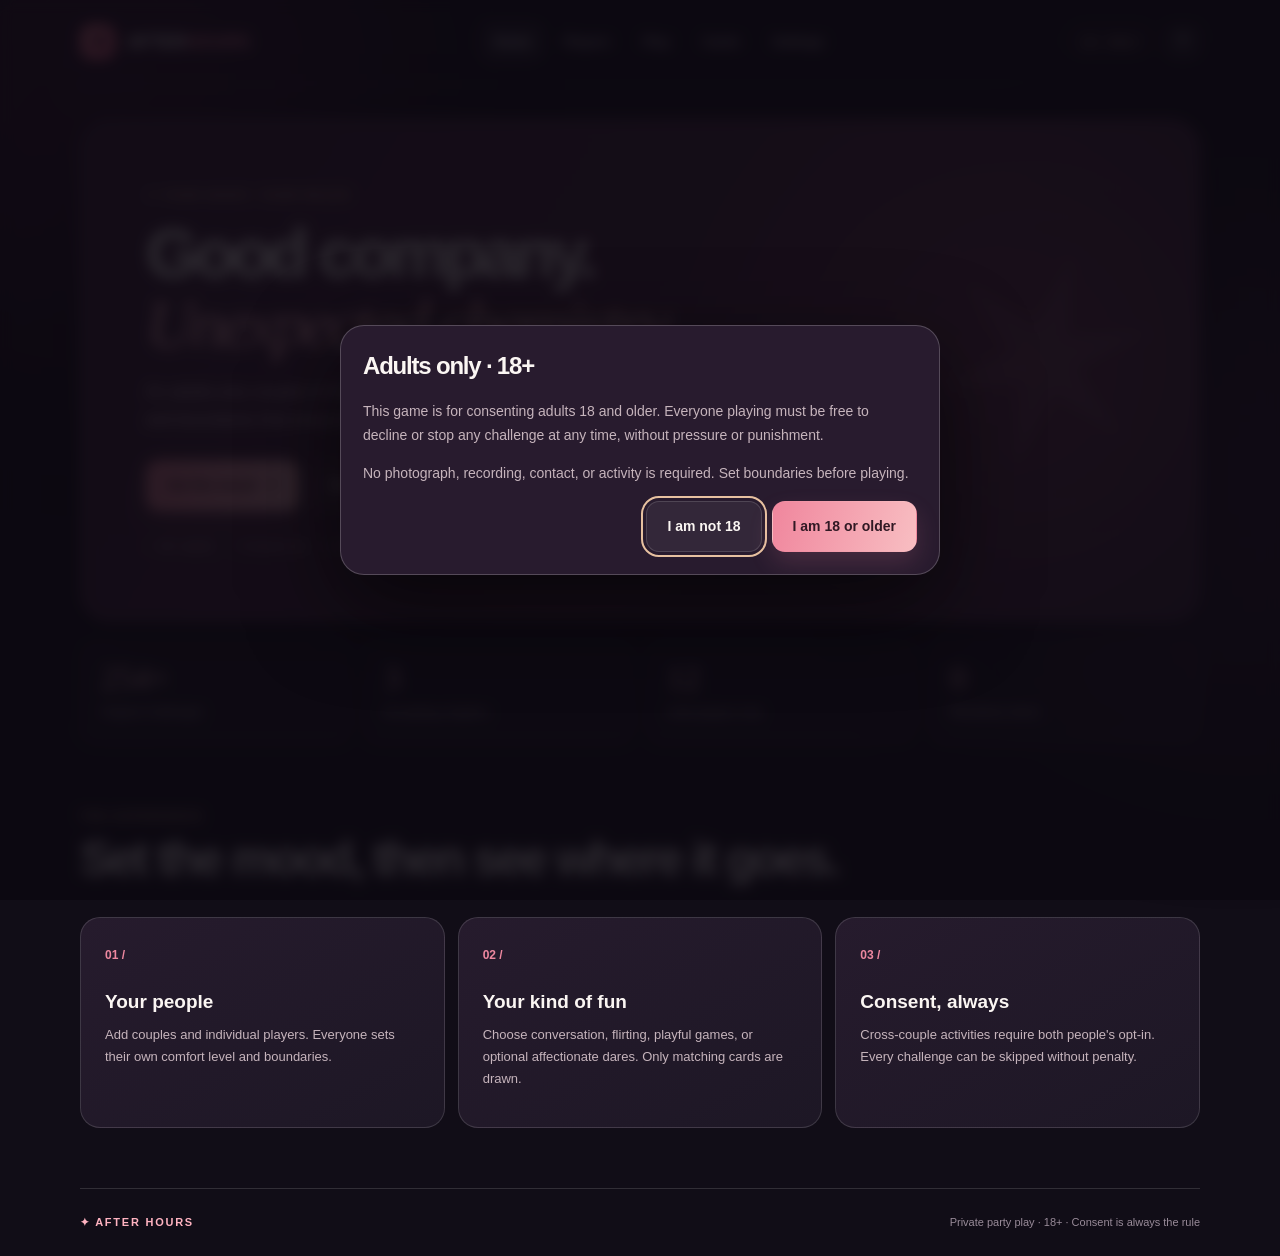
==== index.html @ d4f0aaad "Add files via upload" ====
<!doctype html>
<html lang="en">
<head>
<meta charset="utf-8">
<meta name="viewport" content="width=device-width, initial-scale=1, viewport-fit=cover">
<meta name="theme-color" content="#170e19">
<meta name="description" content="After Hours: a private 18+ couples and friends challenge game. Your night. Your rules.">
<meta name="color-scheme" content="dark">
<link rel="manifest" href="./manifest.webmanifest">
<link rel="icon" type="image/png" href="./icon-192.png">
<link rel="apple-touch-icon" href="./icon-192.png">
<link rel="stylesheet" href="./styles.css">
<title>After Hours · Couples & Friends</title>
</head>
<body>
<div class="glow glow-a"></div><div class="glow glow-b"></div>
<div id="app" class="app">
<header class="header shell">
  <button class="logo" type="button" data-nav="home" aria-label="After Hours home"><span class="logo-mark">✦</span><span>AFTER<span class="logo-alt">HOURS</span></span></button>
  <nav class="desktop-nav" aria-label="Main navigation"><button data-nav="home">Home</button><button data-nav="setup">Players</button><button data-nav="game">Play</button><button data-nav="library">Cards</button><button data-nav="settings">Settings</button></nav>
  <div class="head-right"><span class="age-tag">18+ ONLY</span><button class="icon-btn" id="topHelp" title="How to play" aria-label="How to play">?</button></div>
</header>
<main class="shell">
<section class="screen active" id="home" aria-labelledby="homeTitle">
  <div class="hero">
    <div class="hero-body"><div class="kicker">✦ YOUR NIGHT, YOUR RULES</div><h1 id="homeTitle">Good company.<br><em>Unexpected chemistry.</em></h1><p>An adults-only couples & friends party game with playful dares, sparks, and boundaries that everyone controls.</p><div class="hero-actions"><button class="btn primary" data-nav="setup">Set the mood <span>↗</span></button><button class="btn ghost" data-nav="game">Resume game →</button></div><div class="trust-row"><span>✧ 18+ adults</span><span>✧ Consent first</span><span>✧ Private to your device</span></div></div><div class="hero-decor" aria-hidden="true"><div class="orbit orbit-one"></div><div class="orbit orbit-two"></div><div class="hero-star">✶</div></div>
  </div>
  <div class="stat-grid"><article class="stat"><span class="stat-num" id="homeDeck">200+</span><span>Original challenges</span></article><article class="stat"><span class="stat-num">3</span><span>Escalating chapters</span></article><article class="stat"><span class="stat-num">12</span><span>Adult players max</span></article><article class="stat"><span class="stat-num">0</span><span>Mandatory dares</span></article></div>
  <div class="section-heading"><div class="eyebrow">THE EXPERIENCE</div><h2>Set the mood, then see where it goes.</h2></div>
  <div class="feature-grid"><article class="feature"><span>01 /</span><h3>Your people</h3><p>Add couples and individual players. Everyone sets their own comfort level and boundaries.</p></article><article class="feature"><span>02 /</span><h3>Your kind of fun</h3><p>Choose conversation, flirting, playful games, or optional affectionate dares. Only matching cards are drawn.</p></article><article class="feature"><span>03 /</span><h3>Consent, always</h3><p>Cross-couple activities require both people's opt-in. Every challenge can be skipped without penalty.</p></article></div>
</section>
<section class="screen" id="setup" aria-labelledby="setupTitle">
  <div class="section-heading split-heading"><div><div class="eyebrow">BEFORE THE NIGHT BEGINS</div><h1 id="setupTitle">The guest list.</h1><p>Different comfort zones? Perfectly fine. Each player has control over their own boundaries.</p></div><div class="count-pill"><span id="playerCount">2</span> / 12 players</div></div>
  <section class="panel"><div class="panel-title"><div><h2>Players & couples</h2><p>Link two people to identify a couple. Open each profile to set personal preferences.</p></div><button class="btn secondary small" id="addPlayer">+ Add player</button></div><div id="playersList" class="player-list"></div></section>
  <section class="panel"><div class="panel-title"><div><h2>Couple boundaries</h2><p>Each couple controls whether the game can suggest challenges beyond their partnership.</p></div></div><div id="couplesList" class="couple-list"></div></section>
  <section class="panel"><div class="panel-title"><div><h2>Mutual opt-ins</h2><p>For challenges with someone outside a partnership, both participants must individually opt in.</p></div></div><div id="approvalList"></div><div class="notice">These preferences filter which cards are suggested. They do not replace asking for consent in the moment.</div></section>
  <section class="panel"><div class="panel-title"><div><h2>Game settings</h2><p>Choose the atmosphere and pace.</p></div></div><div class="settings-grid"><label class="form-field"><span>Game mode</span><select id="gameMode"><option value="partners">Couples / partner only</option><option value="mixed">Mixed group (mutual opt-in)</option><option value="group">Group social cards only</option></select></label><label class="form-field"><span>Highest intensity</span><select id="maxLevel"><option value="1">1 · Easygoing</option><option value="2">2 · Flirty</option><option value="3">3 · Bold</option><option value="4">4 · Adventurous</option></select></label><label class="form-field"><span>Turns per chapter</span><select id="turnsPerPhase"><option value="4">4</option><option value="6">6</option><option value="8">8</option><option value="10">10</option><option value="12">12</option></select></label><label class="form-field"><span>Default timer</span><select id="defaultTimer"><option value="0">Off</option><option value="30">30 seconds</option><option value="60">60 seconds</option><option value="90">90 seconds</option></select></label></div><div class="toggle-inline"><label><input type="checkbox" id="scoreToggle"> Keep score</label><label><input type="checkbox" id="chapterToggle"> Play all three chapters</label></div><h3 class="minor-heading">Enabled categories</h3><div id="globalCategories" class="check-pills"></div><div class="setup-actions"><span class="helper" id="eligibilityNote">Only compatible cards are drawn.</span><button class="btn primary" id="startGame">Start playing <span>→</span></button></div></section>
</section>
<section class="screen" id="game" aria-labelledby="gameTitle">
  <div class="section-heading split-heading"><div><div class="eyebrow" id="phaseLabel">CHAPTER I / WARM UP</div><h1 id="gameTitle">Let the night unfold.</h1></div><button class="btn secondary small" id="endGame">End game</button></div>
  <div class="chapter-track" id="chapterTrack" aria-label="Chapter progression"></div>
  <div class="game-grid"><div class="game-primary"><div class="game-card" id="gameCard" aria-live="polite"><div class="card-top"><span id="cardCategory">READY TO PLAY</span><span id="cardLevel">✦</span></div><div class="card-main"><div class="card-actor" id="cardActors">Your next move awaits</div><h2 id="cardTitle">A little mystery</h2><p id="cardText">Everyone sets their boundaries in Players. When you're ready, draw a challenge.</p></div><div class="card-foot"><span id="cardScope">✧ CONSENT FIRST</span><span id="cardPoints"></span></div></div><div class="game-actions"><button class="btn ghost" id="skipCard">Skip</button><button class="btn secondary" id="redrawCard">Redraw</button><button class="btn primary" id="completeCard">Complete <span>✓</span></button></div><p class="fine-print">A skip is always okay. Ask before any physical contact. No one owes an explanation.</p></div>
  <aside class="game-side"><div class="aside-panel"><div class="aside-title">Tonight's progress</div><div class="progress-rail"><span id="progressBar"></span></div><p id="progressText" class="aside-small">0 / 0 challenges</p><div class="game-metrics"><div><strong id="remainingCount">—</strong><small>Eligible cards left</small></div><div><strong id="seenCount">0</strong><small>Seen so far</small></div></div></div><div class="aside-panel"><div class="aside-title">Timer</div><div class="timer-readout" id="timerText">00:30</div><div class="timer-buttons"><button id="timerPlay" class="btn secondary small">▶ Start</button><button id="timerReset" class="btn ghost small">↺ Reset</button></div></div><div class="aside-panel" id="scorePanel"><div class="aside-title">Leaderboard</div><div id="scoreList"></div><button class="text-link" id="undoScore">Undo last score</button></div><div class="aside-panel"><div class="aside-title">Quick controls</div><div class="mini-links"><button id="nextChapter">Skip to next chapter</button><button data-nav="setup">Edit preferences</button><button data-nav="library">Browse cards</button></div></div></aside></div>
</section>
<section class="screen" id="library" aria-labelledby="libraryTitle"><div class="section-heading split-heading"><div><div class="eyebrow">THE DECK</div><h1 id="libraryTitle">A challenge for every mood.</h1><p>Discover original challenges or build your own private collection.</p></div><button class="btn primary" id="newCard">+ New card</button></div><div class="panel"><div class="library-filters"><label class="form-field"><span>Find a card</span><input type="search" id="cardSearch" placeholder="Search challenges..." autocomplete="off"></label><label class="form-field"><span>Chapter</span><select id="filterPhase"><option value="all">All chapters</option><option value="0">Warm Up</option><option value="1">Turn Up</option><option value="2">After Dark</option></select></label><label class="form-field"><span>Category</span><select id="filterCategory"><option value="all">All categories</option></select></label><label class="form-field"><span>Deck</span><select id="filterDeck"><option value="all">All cards</option><option value="built-in">Built-in</option><option value="custom">My custom cards</option><option value="favorites">Favorites</option></select></label></div><div class="library-summary"><span id="libraryCount">— cards</span><div class="library-actions"><button class="btn secondary small" id="exportCards">Export custom cards</button><button class="btn secondary small" id="importCards">Import JSON</button><input id="importFile" type="file" accept=".json,application/json" hidden></div></div><div id="cardList" class="card-list"></div><button class="btn secondary center-btn" id="loadCards">Show more cards</button></div></section>
<section class="screen" id="settings" aria-labelledby="settingsTitle"><div class="section-heading"><div class="eyebrow">YOUR SPACE</div><h1 id="settingsTitle">Settings & privacy.</h1><p>The game works without accounts, subscriptions, or a backend.</p></div><div class="settings-panels"><div class="panel"><h2>Play safely</h2><p>For consenting adults aged 18 and over. Ask before physical contact, honor everyone's boundaries and skip decisions, and pause or stop whenever needed. You may change a preference at any time.</p><button id="helpSettings" class="btn secondary small">How to play</button></div><div class="panel"><h2>Private by design</h2><p>Player names, preferences, challenges, and game progress are saved in this browser's local storage. Nothing is uploaded to the game creator. If you use another browser or device, it won't automatically receive your data.</p><div class="settings-acts"><button id="exportBackup" class="btn secondary small">Download full backup</button><button id="resetAll" class="btn danger small">Erase game data</button></div><p class="fine-print">Warning: backup files may contain players' preferences and personal challenges. Keep them private.</p></div><div class="panel"><h2>Install on your phone</h2><p><strong>iPhone:</strong> Open the published website in Safari, choose Share, then <em>Add to Home Screen</em>. <strong>Mac/PC:</strong> Open the same link in any modern browser; Chrome or Edge can install it as an app from the browser menu.</p><p>Once visited, the game may work offline thanks to its cached assets. For the most reliable first use, load it online once.</p></div><div class="panel"><h2>About After Hours</h2><p>An original, free, private party game. No advertising, tracking scripts, accounts, or paid features. The built-in challenge deck is playful but non-graphic; you can write and import private custom cards in the editor.</p></div></div></section>
</main>
<footer class="footer shell"><span>✦ AFTER HOURS</span><span>Private party play · 18+ · Consent is always the rule</span></footer>
<nav class="mobile-nav" aria-label="Mobile navigation"><button data-nav="home"><span>⌂</span>Home</button><button data-nav="setup"><span>♧</span>Players</button><button data-nav="game"><span>✦</span>Play</button><button data-nav="library"><span>▤</span>Cards</button><button data-nav="settings"><span>⚙</span>More</button></nav>
</div>
<div class="overlay" id="overlay" hidden><div class="dialog" role="dialog" aria-modal="true" aria-labelledby="dialogTitle"><div class="dialog-header"><h2 id="dialogTitle">Details</h2><button class="icon-btn" id="closeDialog" aria-label="Close dialog">×</button></div><div id="dialogBody"></div></div></div>
<div class="toast" id="toast" role="status" aria-live="polite"></div>
<script src="./cards.js"></script><script src="./app.js"></script>
</body></html>
---- styles.css ----
:root{color-scheme:dark;--bg:#110d17;--surface:#201622;--surface2:#291b2a;--ink:#fbf6f3;--mute:#c6b4bc;--low:#998b99;--rose:#ee88a0;--rose2:#ffb3c1;--amber:#e7c1a0;--line:#ffffff23;--radius:23px;--good:#b7e3c6}
*{box-sizing:border-box}html{scroll-behavior:smooth}body{margin:0;background:var(--bg);color:var(--ink);font-family:Inter,-apple-system,BlinkMacSystemFont,"Segoe UI",Arial,sans-serif;line-height:1.5;min-width:280px}button,input,textarea,select{font:inherit}button{cursor:pointer}button:disabled{opacity:.43;cursor:not-allowed}button:focus-visible,input:focus-visible,select:focus-visible,textarea:focus-visible{outline:2px solid var(--amber);outline-offset:3px}a{color:var(--rose2)}button{touch-action:manipulation}body:has(.overlay:not([hidden])){overflow:hidden}.glow{position:fixed;z-index:-1;pointer-events:none;filter:blur(100px);opacity:.52;border-radius:50%}.glow-a{background:#4b203e;width:40vw;height:36vw;top:-12vw;left:-12vw}.glow-b{background:#422c44;width:38vw;height:35vw;top:28vh;right:-16vw}.shell{width:min(1120px,calc(100% - 40px));margin:0 auto}.header{height:85px;display:flex;align-items:center;justify-content:space-between;gap:15px;border-bottom:1px solid var(--line);margin-bottom:34px}.logo{display:flex;align-items:center;gap:11px;background:none;border:0;color:var(--ink);font-size:19px;font-weight:900;letter-spacing:-.05em;padding:0;white-space:nowrap}.logo-alt{color:var(--rose)}.logo-mark{width:36px;height:36px;border-radius:13px;background:linear-gradient(135deg,#ff8a9b,#d95b7d);color:#2f162b;display:grid;place-items:center;font-size:24px}.desktop-nav{display:flex;gap:5px}.desktop-nav button{border:0;background:none;color:#d1c4ca;padding:11px 14px;border-radius:13px;font-size:13px;font-weight:750}.desktop-nav button.active,.desktop-nav button:hover{background:#ffffff16;color:#fff}.head-right{display:flex;align-items:center;gap:12px}.age-tag{font-size:11px;letter-spacing:.1em;font-weight:850;padding:7px 11px;border:1px solid #d59e9066;color:#eac5b0;border-radius:100px}.icon-btn{width:35px;height:35px;background:#ffffff13;border:1px solid var(--line);border-radius:12px;color:var(--ink);font-weight:800}.screen{display:none;animation:in .2s ease both}.screen.active{display:block}@keyframes in{from{opacity:.75;transform:translateY(6px)}to{opacity:1;transform:translateY(0)}}.hero{min-height:470px;overflow:hidden;position:relative;border-radius:30px;border:1px solid #ffffff26;background:radial-gradient(circle at 84% 50%,#92486588 0,transparent 36%),linear-gradient(120deg,#40263c,#4d2b43 55%,#3b273e);padding:67px 65px;box-shadow:0 24px 85px #0004}.hero-body{position:relative;z-index:1;max-width:620px}.kicker,.eyebrow{font-size:11px;letter-spacing:.18em;font-weight:850;color:var(--amber)}h1,h2,h3,p{margin-top:0}h1{font-size:clamp(38px,5.9vw,68px);letter-spacing:-.07em;line-height:1.04;margin:14px 0 19px}h1 em{font:italic normal 1em/1 Georgia,'Times New Roman',serif;letter-spacing:-.06em;color:#ffb9c4}.hero p{max-width:520px;font-size:16px;color:#f3dfe6;line-height:1.75;margin:0 0 26px}.hero-actions,.setup-actions,.settings-acts{display:flex;gap:10px;flex-wrap:wrap;align-items:center}.btn{border-radius:13px;border:1px solid transparent;display:inline-flex;align-items:center;justify-content:center;gap:10px;padding:14px 20px;font-weight:850;font-size:14px;min-height:47px;transition:filter .15s,transform .15s}.btn:hover{filter:brightness(1.11);transform:translateY(-1px)}.btn.primary{background:linear-gradient(105deg,#f0869d,#f8bec2);color:#311924;box-shadow:0 11px 25px #f0869d28}.btn.ghost{background:#ffffff0e;color:var(--ink);border-color:var(--line)}.btn.secondary{background:#362a3c;border-color:#ffffff24;color:#fff}.btn.danger{background:#613042;color:white;border-color:#a45e6e}.btn.small{font-size:12px;padding:10px 14px;min-height:39px}.trust-row{display:flex;gap:16px;flex-wrap:wrap;margin-top:27px;font-size:11px;color:#ead0d9;letter-spacing:.035em}.hero-decor{position:absolute;right:-65px;top:20px;width:440px;height:440px;opacity:.6}.orbit{border:1px solid #ffffff25;border-radius:50%;position:absolute;inset:30px}.orbit-two{inset:72px;border-color:#ffffff35}.hero-star{position:absolute;inset:0;display:grid;place-items:center;font-size:300px;color:#ffffff21;transform:rotate(15deg)}.stat-grid{display:grid;grid-template-columns:repeat(4,1fr);gap:12px;margin:16px 0 52px}.stat{border:1px solid var(--line);border-radius:17px;padding:20px;background:#ffffff09}.stat-num{display:block;font-family:Georgia,serif;font-size:33px;color:#ffc3cc;line-height:1.2}.stat>span:last-child{color:var(--mute);font-size:12px}.section-heading{padding:12px 0 22px}.section-heading h1,.section-heading h2{font-size:clamp(34px,4.7vw,48px);letter-spacing:-.057em;line-height:1.08;margin:8px 0 11px}.section-heading p{color:var(--mute);max-width:620px}.split-heading{display:flex;justify-content:space-between;gap:20px;align-items:center}.feature-grid{display:grid;grid-template-columns:repeat(3,1fr);gap:13px;margin-bottom:60px}.feature{border:1px solid var(--line);border-radius:20px;padding:24px;background:linear-gradient(150deg,#261b2d,#1d1725)}.feature>span{color:var(--rose);font-weight:900;font-size:12px}.feature h3{font-size:19px;margin:22px 0 7px}.feature p{color:var(--mute);font-size:13px;line-height:1.7}.panel{background:linear-gradient(150deg,#251b2c,#1d1723);border:1px solid var(--line);border-radius:22px;padding:23px;margin-bottom:16px}.panel-title{display:flex;justify-content:space-between;align-items:flex-start;gap:15px;margin-bottom:20px}.panel h2{font-size:20px;letter-spacing:-.04em;margin:0 0 4px}.panel-title p,.panel>p{color:var(--mute);font-size:13px;line-height:1.65;margin:0 0 12px}.count-pill{background:#ffffff13;border:1px solid var(--line);padding:9px 15px;border-radius:100px;color:var(--mute);white-space:nowrap;font-size:12px;font-weight:750}.count-pill span{color:white}.player-list,.couple-list{display:grid;gap:10px}.player{border-radius:17px;border:1px solid var(--line);background:#ffffff08}.player summary{list-style:none;display:flex;align-items:center;gap:10px;padding:12px 14px;cursor:pointer}.player summary::-webkit-details-marker{display:none}.avatar{height:37px;width:37px;flex:0 0 auto;background:linear-gradient(145deg,#98566f,#75476c);display:grid;place-items:center;border-radius:13px;font-weight:900}.player-summary{flex:1;min-width:0}.player-summary strong{display:block;font-size:14px;word-break:break-word}.player-summary small{display:block;font-size:11px;color:var(--mute)}.summary-arrow{font-size:20px;color:var(--rose2)}.player[open] .summary-arrow{transform:rotate(90deg)}.player-fields{padding:15px;border-top:1px solid var(--line)}.form-field{display:flex;flex-direction:column;gap:7px;font-size:12px;font-weight:750;color:var(--mute);min-width:0}.form-field input:not([type=checkbox]),.form-field select,.form-field textarea,.field{border:1px solid #ffffff32;background:#140f1a;color:white;border-radius:11px;min-width:0;width:100%;padding:12px;min-height:44px;font-size:14px}.form-field textarea{min-height:65px;resize:vertical}.form-field select option{background:#23182c}.field-row,.settings-grid{display:grid;grid-template-columns:repeat(2,minmax(0,1fr));gap:12px}.field-row{margin-bottom:14px}.minor-heading{font-size:14px;margin:18px 0 10px}.check-pills{display:flex;flex-wrap:wrap;gap:8px}.check-pill{display:inline-flex;align-items:center;gap:7px;border:1px solid #ffffff2b;background:#ffffff0d;padding:9px 12px;border-radius:100px;font-size:12px;color:#f1e0e6;font-weight:700;cursor:pointer}.check-pill input,.toggle-inline input,.approval input{accent-color:var(--rose);height:16px;width:16px}.player-footer{display:flex;justify-content:flex-end;margin-top:12px}.subtle-link,.text-link{border:0;background:none;color:#ffc1cb;text-decoration:underline;text-underline-offset:3px;font-size:12px;font-weight:750;padding:8px}.couple-row{display:grid;grid-template-columns:1fr minmax(190px,300px);align-items:center;gap:10px;background:#ffffff09;border-radius:13px;border:1px solid var(--line);padding:12px 14px}.couple-row strong{font-size:13px}.couple-row p{color:var(--mute);font-size:11px;margin:3px 0 0}.couple-row select{background:#140f1a;border:1px solid #ffffff33;padding:10px;border-radius:10px;color:white;min-width:0;width:100%}.notice{border-left:3px solid var(--amber);background:#e0a07f10;padding:12px 14px;margin-top:15px;border-radius:8px;font-size:12px;color:#edcfd4}.approval{border:1px solid var(--line);border-radius:13px;padding:12px;margin:9px 0}.approval summary{cursor:pointer;font-weight:800;font-size:13px}.approval p{color:var(--mute);font-size:12px}.approval-choice{margin:8px 12px;display:inline-flex;align-items:center;gap:6px;font-size:12px}.toggle-inline{display:flex;flex-wrap:wrap;gap:20px;margin:19px 0 7px;color:var(--mute);font-size:13px}.toggle-inline label{display:flex;gap:7px;align-items:center}.setup-actions{justify-content:space-between;border-top:1px solid var(--line);padding-top:18px;margin-top:25px}.helper{color:var(--mute);font-size:12px;max-width:500px}.chapter-track{display:grid;grid-template-columns:repeat(3,1fr);gap:8px;margin-bottom:15px}.chapter{padding:10px;border-bottom:3px solid #ffffff19;color:#9e909f;text-align:center;font-weight:850;font-size:12px}.chapter.on{color:#ffe4eb;border-color:var(--rose)}.chapter.done{border-color:var(--amber);color:#d3b8bc}.game-grid{display:grid;grid-template-columns:minmax(0,1fr) 280px;gap:17px}.game-card{display:flex;flex-direction:column;justify-content:space-between;padding:30px;border:1px solid #fbb7bc4d;border-radius:27px;background:radial-gradient(circle at 92% 6%,#b76e887e 0,transparent 42%),linear-gradient(140deg,#60354e,#44283f 60%,#37233d);min-height:420px;box-shadow:0 25px 65px #0005;position:relative;overflow:hidden}.game-card:before{content:'✦';position:absolute;right:-56px;top:-122px;font-size:360px;color:#ffffff10;pointer-events:none}.card-top,.card-foot{display:flex;justify-content:space-between;gap:15px;position:relative;z-index:1}.card-top span{font-size:11px;font-weight:850;letter-spacing:.13em;border:1px solid #ffffff54;padding:8px 11px;border-radius:100px;background:#ffffff10}.card-main{position:relative;z-index:1}.card-actor{color:#ffd4db;font-weight:800;font-size:13px;margin-bottom:12px}.card-main h2{font-size:clamp(32px,4.3vw,50px);letter-spacing:-.062em;line-height:1.04;margin:0 0 16px}.card-main p{font-size:17px;line-height:1.65;color:#fff0f4;margin:0;white-space:pre-wrap;overflow-wrap:anywhere}.card-foot{font-size:11px;letter-spacing:.035em;color:#ffe4eb;font-weight:750}.game-actions{display:flex;gap:10px;margin-top:13px}.game-actions .btn{flex:1}.fine-print{color:#a997a3;font-size:11px;line-height:1.55;margin:12px 0}.game-side{display:grid;gap:11px;align-content:start}.aside-panel{border:1px solid var(--line);background:#231a2a;border-radius:17px;padding:18px}.aside-title{font-weight:850;font-size:14px;margin-bottom:13px}.aside-small{font-size:11px;color:var(--mute)}.progress-rail{height:6px;border-radius:100px;background:#ffffff23;overflow:hidden}.progress-rail span{height:100%;width:0;display:block;background:linear-gradient(90deg,#ed7197,#f0c0b9)}.game-metrics{display:grid;grid-template-columns:1fr 1fr;gap:8px;margin-top:15px}.game-metrics div{background:#ffffff0b;border-radius:11px;padding:10px}.game-metrics strong{display:block;font-size:20px;color:var(--rose2)}.game-metrics small{font-size:10px;color:var(--mute)}.timer-readout{font-variant-numeric:tabular-nums;text-align:center;font-weight:850;font-size:37px;letter-spacing:.025em;margin:8px 0}.timer-buttons{display:flex;gap:6px}.timer-buttons .btn{flex:1}.score-row{display:flex;justify-content:space-between;gap:10px;border-bottom:1px solid #ffffff17;padding:9px 0;font-size:12px}.score-row strong{color:var(--amber)}.mini-links{display:flex;flex-direction:column}.mini-links button{background:none;border:0;border-bottom:1px solid #ffffff19;text-align:left;padding:11px 0;color:var(--rose2);font-size:12px;font-weight:750}.library-filters{display:grid;grid-template-columns:2fr repeat(3,1fr);gap:10px}.library-summary{display:flex;align-items:center;justify-content:space-between;gap:15px;flex-wrap:wrap;margin:22px 0 14px;color:var(--mute);font-size:12px}.library-actions{display:flex;gap:8px;flex-wrap:wrap}.card-list{display:grid;grid-template-columns:repeat(2,minmax(0,1fr));gap:12px}.small-card{border:1px solid var(--line);border-radius:18px;background:#ffffff08;padding:18px}.small-card-top{display:flex;justify-content:space-between;align-items:center;gap:8px}.small-tag{font-size:10px;letter-spacing:.07em;color:#f1bfd0;font-weight:850;text-transform:uppercase}.favorite{border:0;background:none;color:#bba6b5;font-size:22px;padding:0 5px}.favorite.on{color:var(--rose2)}.small-card h3{font-size:17px;letter-spacing:-.03em;margin:10px 0 8px}.small-card p{font-size:12px;line-height:1.65;color:#d7c3cd;white-space:pre-wrap;overflow-wrap:anywhere}.small-card-foot{display:flex;justify-content:space-between;align-items:center;color:var(--low);font-size:11px;gap:8px}.small-card-actions{display:flex;gap:8px}.center-btn{display:flex;margin:22px auto 0}.settings-panels{display:grid;grid-template-columns:1fr 1fr;gap:14px}.settings-panels .panel{margin:0}.settings-panels .panel p{margin:10px 0 15px}.footer{display:flex;justify-content:space-between;gap:15px;border-top:1px solid var(--line);padding:25px 0;margin-top:55px;color:var(--low);font-size:11px}.footer>span:first-child{color:var(--rose2);font-weight:900;letter-spacing:.16em}.mobile-nav{display:none}.overlay{position:fixed;inset:0;z-index:50;background:#0c0911db;backdrop-filter:blur(7px);display:grid;place-items:center;padding:16px}.overlay[hidden]{display:none}.dialog{background:#281b2e;border:1px solid #ffffff35;border-radius:24px;max-width:600px;width:100%;max-height:90dvh;overflow-y:auto;box-shadow:0 30px 90px #0009;padding:22px}.dialog-header{display:flex;justify-content:space-between;align-items:center;margin-bottom:16px}.dialog-header h2{margin:0;font-size:24px;letter-spacing:-.05em}.dialog p{color:var(--mute);font-size:14px;line-height:1.7}.dialog-actions{display:flex;gap:10px;justify-content:flex-end;flex-wrap:wrap;margin-top:15px}.dialog-actions .btn{min-width:110px}.dialog .form-field{margin:11px 0}.toast{display:none;position:fixed;z-index:70;bottom:25px;left:50%;transform:translateX(-50%);max-width:min(90vw,480px);background:#ffe0e4;color:#3e1c2b;font-size:13px;font-weight:850;padding:13px 19px;border-radius:13px;box-shadow:0 15px 50px #0009;text-align:center}.toast.show{display:block}.error-note{color:#ffd4bd;font-size:12px;margin:7px 0}.empty-state{border:1px dashed #ffffff37;border-radius:15px;padding:30px;text-align:center;color:var(--mute);font-size:13px}.result-list{display:grid;gap:8px;margin:16px 0}.result-list div{display:flex;justify-content:space-between;border:1px solid var(--line);border-radius:11px;padding:11px;color:var(--mute)}.result-list strong{color:var(--amber)}
@media(max-width:920px){.desktop-nav{display:none}.hero{padding:53px 35px}.hero-decor{opacity:.3;right:-170px}.game-grid{grid-template-columns:1fr}.game-side{grid-template-columns:repeat(2,minmax(0,1fr))}.library-filters{grid-template-columns:repeat(2,minmax(0,1fr))}}@media(max-width:650px){.shell{width:calc(100% - 28px)}.header{height:65px;margin-bottom:15px}.logo{font-size:17px}.age-tag{font-size:9px}.hero{min-height:440px;padding:38px 24px 31px;border-radius:22px}.hero h1{font-size:clamp(39px,10vw,55px)}.hero p{font-size:14px}.hero-actions .btn{flex:1}.hero-actions{gap:7px}.trust-row{gap:9px;font-size:10px}.stat-grid{grid-template-columns:repeat(2,1fr);gap:9px;margin-bottom:35px}.stat{padding:15px}.stat-num{font-size:28px}.feature-grid,.settings-panels{grid-template-columns:1fr}.section-heading{padding:12px 0 17px}.section-heading h1,.section-heading h2{font-size:clamp(34px,8vw,42px)}.split-heading{align-items:start}.split-heading .btn{max-width:120px;padding:10px;font-size:11px}.panel{padding:15px;border-radius:17px}.panel-title{flex-direction:column;gap:5px}.panel-title .btn{align-self:flex-start}.field-row,.settings-grid,.library-filters{grid-template-columns:1fr}.couple-row{grid-template-columns:1fr}.game-card{min-height:380px;padding:23px}.game-card h2{font-size:38px}.card-main p{font-size:16px}.game-actions{gap:6px}.game-actions .btn{padding:13px 8px;font-size:12px}.game-side{grid-template-columns:1fr 1fr}.aside-panel{padding:12px}.timer-readout{font-size:28px}.timer-buttons{flex-direction:column}.game-metrics{grid-template-columns:1fr}.card-list{grid-template-columns:1fr}.footer{padding-bottom:98px;margin-top:25px;display:block;text-align:center}.footer span{display:block;margin:7px}.mobile-nav{display:grid;grid-template-columns:repeat(5,1fr);position:fixed;left:0;right:0;bottom:0;z-index:30;background:#1c1322ed;backdrop-filter:blur(12px);border-top:1px solid #ffffff24;padding:7px 8px max(7px,env(safe-area-inset-bottom))}.mobile-nav button{font-size:9px;font-weight:850;display:flex;flex-direction:column;gap:2px;align-items:center;background:none;border:0;color:#c4b2c0;padding:6px 2px;border-radius:9px}.mobile-nav button span{font-size:21px;line-height:1.2}.mobile-nav button.active{color:#ffc4ce;background:#ffffff0d}.dialog{max-height:88dvh;padding:17px}.toast{bottom:91px}}@media(prefers-reduced-motion:reduce){*,*:before,*:after{animation:none!important;scroll-behavior:auto!important;transition:none!important}}
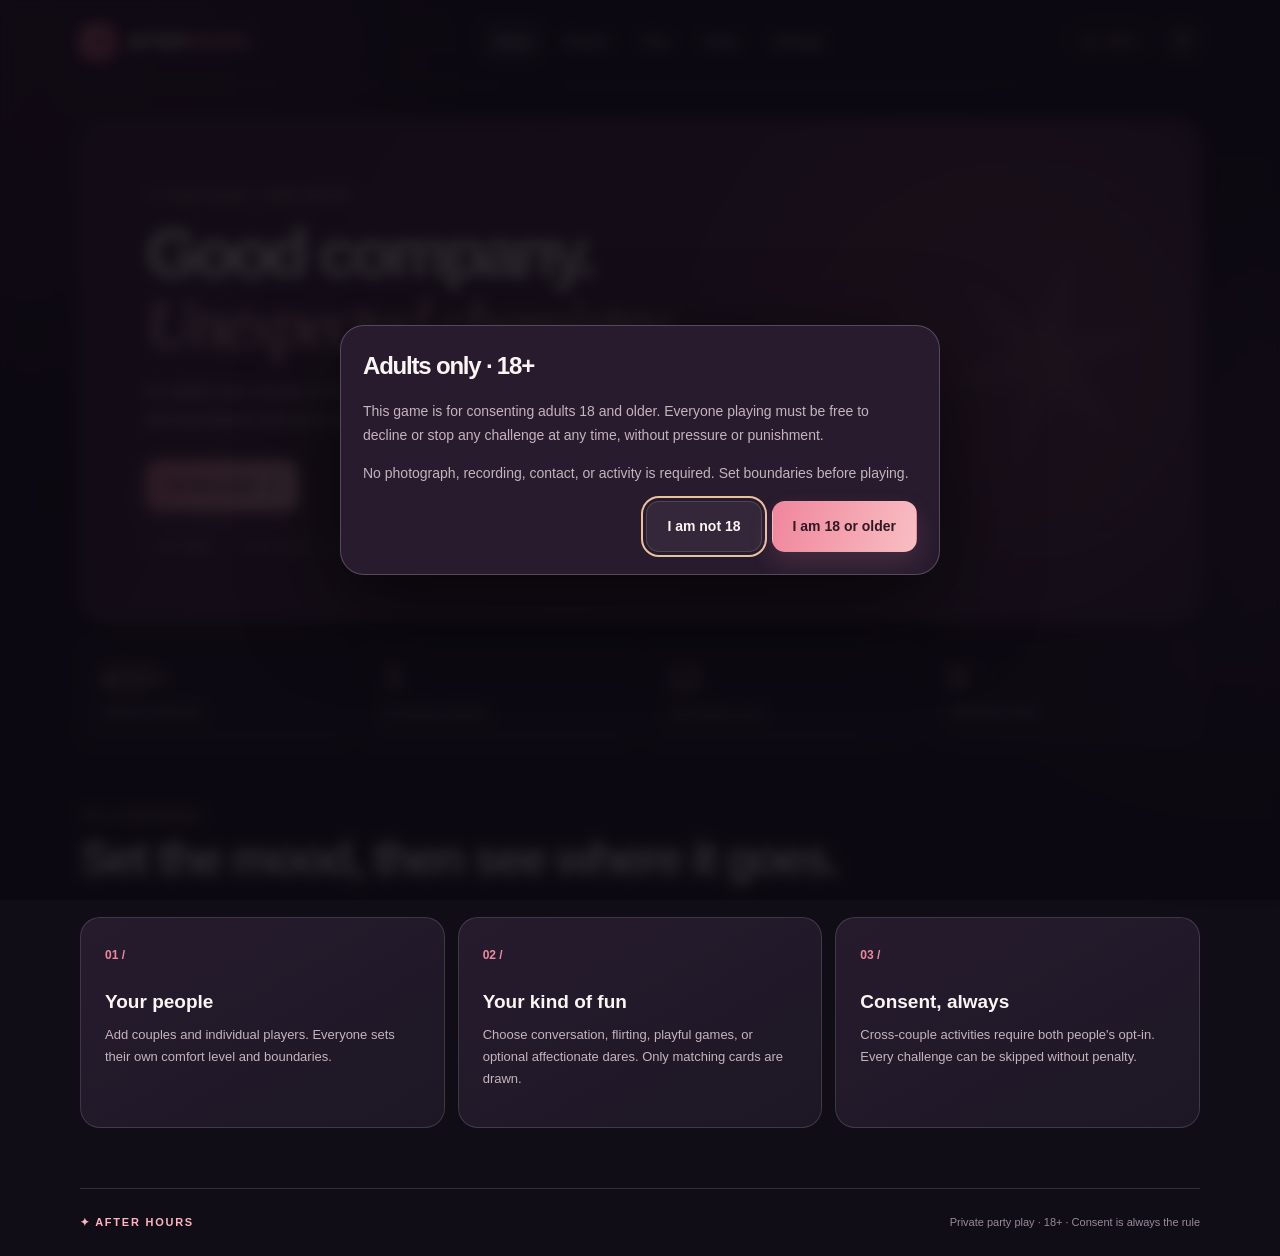
==== commit d335be86: "Add files via upload" ====
--- a/index.html
+++ b/index.html
@@ -23,7 +23,7 @@
 <main class="shell">
 <section class="screen active" id="home" aria-labelledby="homeTitle">
   <div class="hero">
-    <div class="hero-body"><div class="kicker">✦ YOUR NIGHT, YOUR RULES</div><h1 id="homeTitle">Good company.<br><em>Unexpected chemistry.</em></h1><p>An adults-only couples & friends party game with playful dares, sparks, and boundaries that everyone controls.</p><div class="hero-actions"><button class="btn primary" data-nav="setup">Set the mood <span>↗</span></button><button class="btn ghost" data-nav="game">Resume game →</button></div><div class="trust-row"><span>✧ 18+ adults</span><span>✧ Consent first</span><span>✧ Private to your device</span></div></div><div class="hero-decor" aria-hidden="true"><div class="orbit orbit-one"></div><div class="orbit orbit-two"></div><div class="hero-star">✶</div></div>
+    <div class="hero-body"><div class="kicker">✦ YOUR NIGHT, YOUR RULES</div><h1 id="homeTitle">Good company.<br><em>Unexpected chemistry.</em></h1><p>An adults-only couples & friends party game with playful dares, sparks, and boundaries that everyone controls.</p><div class="hero-actions"><button class="btn primary" data-nav="setup">Set the mood <span>↗</span></button><button class="btn ghost" id="resumeGame" data-nav="game" hidden>Resume game →</button></div><div class="trust-row"><span>✧ 18+ adults</span><span>✧ Consent first</span><span>✧ Private to your device</span></div></div><div class="hero-decor" aria-hidden="true"><div class="orbit orbit-one"></div><div class="orbit orbit-two"></div><div class="hero-star">✶</div></div>
   </div>
   <div class="stat-grid"><article class="stat"><span class="stat-num" id="homeDeck">200+</span><span>Original challenges</span></article><article class="stat"><span class="stat-num">3</span><span>Escalating chapters</span></article><article class="stat"><span class="stat-num">12</span><span>Adult players max</span></article><article class="stat"><span class="stat-num">0</span><span>Mandatory dares</span></article></div>
   <div class="section-heading"><div class="eyebrow">THE EXPERIENCE</div><h2>Set the mood, then see where it goes.</h2></div>
@@ -31,10 +31,10 @@
 </section>
 <section class="screen" id="setup" aria-labelledby="setupTitle">
   <div class="section-heading split-heading"><div><div class="eyebrow">BEFORE THE NIGHT BEGINS</div><h1 id="setupTitle">The guest list.</h1><p>Different comfort zones? Perfectly fine. Each player has control over their own boundaries.</p></div><div class="count-pill"><span id="playerCount">2</span> / 12 players</div></div>
-  <section class="panel"><div class="panel-title"><div><h2>Players & couples</h2><p>Link two people to identify a couple. Open each profile to set personal preferences.</p></div><button class="btn secondary small" id="addPlayer">+ Add player</button></div><div id="playersList" class="player-list"></div></section>
+  <section class="panel"><div class="panel-title"><div><h2>Players & couples</h2><p>Start with yourself, then add guests. No one is automatically assigned a partner.</p></div><div class="top-actions"><button class="btn ghost small" id="unlinkAll">Unlink all</button><button class="btn secondary small" id="addPlayer">+ Add player</button></div></div><div id="playersList" class="player-list"></div></section>
   <section class="panel"><div class="panel-title"><div><h2>Couple boundaries</h2><p>Each couple controls whether the game can suggest challenges beyond their partnership.</p></div></div><div id="couplesList" class="couple-list"></div></section>
   <section class="panel"><div class="panel-title"><div><h2>Mutual opt-ins</h2><p>For challenges with someone outside a partnership, both participants must individually opt in.</p></div></div><div id="approvalList"></div><div class="notice">These preferences filter which cards are suggested. They do not replace asking for consent in the moment.</div></section>
-  <section class="panel"><div class="panel-title"><div><h2>Game settings</h2><p>Choose the atmosphere and pace.</p></div></div><div class="settings-grid"><label class="form-field"><span>Game mode</span><select id="gameMode"><option value="partners">Couples / partner only</option><option value="mixed">Mixed group (mutual opt-in)</option><option value="group">Group social cards only</option></select></label><label class="form-field"><span>Highest intensity</span><select id="maxLevel"><option value="1">1 · Easygoing</option><option value="2">2 · Flirty</option><option value="3">3 · Bold</option><option value="4">4 · Adventurous</option></select></label><label class="form-field"><span>Turns per chapter</span><select id="turnsPerPhase"><option value="4">4</option><option value="6">6</option><option value="8">8</option><option value="10">10</option><option value="12">12</option></select></label><label class="form-field"><span>Default timer</span><select id="defaultTimer"><option value="0">Off</option><option value="30">30 seconds</option><option value="60">60 seconds</option><option value="90">90 seconds</option></select></label></div><div class="toggle-inline"><label><input type="checkbox" id="scoreToggle"> Keep score</label><label><input type="checkbox" id="chapterToggle"> Play all three chapters</label></div><h3 class="minor-heading">Enabled categories</h3><div id="globalCategories" class="check-pills"></div><div class="setup-actions"><span class="helper" id="eligibilityNote">Only compatible cards are drawn.</span><button class="btn primary" id="startGame">Start playing <span>→</span></button></div></section>
+  <section class="panel"><div class="panel-title"><div><h2>Game settings</h2><p>Choose the atmosphere and pace.</p></div></div><div class="settings-grid"><label class="form-field"><span>Game mode</span><select id="gameMode"><option value="partners">Couples / partner only</option><option value="mixed">Mixed group (mutual opt-in)</option><option value="group">Group social cards only</option></select></label><label class="form-field"><span>Highest intensity</span><select id="maxLevel"><option value="1">1 · Easygoing</option><option value="2">2 · Flirty</option><option value="3">3 · Bold</option><option value="4">4 · Adventurous</option></select></label><label class="form-field"><span>Turns per chapter</span><select id="turnsPerPhase"><option value="4">4</option><option value="6">6</option><option value="8">8</option><option value="10">10</option><option value="12">12</option></select></label><label class="form-field"><span>Default timer</span><select id="defaultTimer"><option value="0">Off</option><option value="30">30 seconds</option><option value="60">60 seconds</option><option value="90">90 seconds</option></select></label></div><div class="toggle-inline"><label><input type="checkbox" id="scoreToggle"> Keep score</label><label><input type="checkbox" id="chapterToggle"> Play all three chapters</label><label><input type="checkbox" id="spicyFirst"> Prioritize spicy challenges</label></div><p class="fine-print">For bolder challenges, set the maximum intensity and each participating player’s comfort level to 3 or 4. Categories and mutual approvals are always respected.</p><h3 class="minor-heading">Enabled categories</h3><div id="globalCategories" class="check-pills"></div><div class="setup-actions"><span class="helper" id="eligibilityNote">Only compatible cards are drawn.</span><button class="btn primary" id="startGame">Start playing <span>→</span></button></div></section>
 </section>
 <section class="screen" id="game" aria-labelledby="gameTitle">
   <div class="section-heading split-heading"><div><div class="eyebrow" id="phaseLabel">CHAPTER I / WARM UP</div><h1 id="gameTitle">Let the night unfold.</h1></div><button class="btn secondary small" id="endGame">End game</button></div>
@@ -42,8 +42,8 @@
   <div class="game-grid"><div class="game-primary"><div class="game-card" id="gameCard" aria-live="polite"><div class="card-top"><span id="cardCategory">READY TO PLAY</span><span id="cardLevel">✦</span></div><div class="card-main"><div class="card-actor" id="cardActors">Your next move awaits</div><h2 id="cardTitle">A little mystery</h2><p id="cardText">Everyone sets their boundaries in Players. When you're ready, draw a challenge.</p></div><div class="card-foot"><span id="cardScope">✧ CONSENT FIRST</span><span id="cardPoints"></span></div></div><div class="game-actions"><button class="btn ghost" id="skipCard">Skip</button><button class="btn secondary" id="redrawCard">Redraw</button><button class="btn primary" id="completeCard">Complete <span>✓</span></button></div><p class="fine-print">A skip is always okay. Ask before any physical contact. No one owes an explanation.</p></div>
   <aside class="game-side"><div class="aside-panel"><div class="aside-title">Tonight's progress</div><div class="progress-rail"><span id="progressBar"></span></div><p id="progressText" class="aside-small">0 / 0 challenges</p><div class="game-metrics"><div><strong id="remainingCount">—</strong><small>Eligible cards left</small></div><div><strong id="seenCount">0</strong><small>Seen so far</small></div></div></div><div class="aside-panel"><div class="aside-title">Timer</div><div class="timer-readout" id="timerText">00:30</div><div class="timer-buttons"><button id="timerPlay" class="btn secondary small">▶ Start</button><button id="timerReset" class="btn ghost small">↺ Reset</button></div></div><div class="aside-panel" id="scorePanel"><div class="aside-title">Leaderboard</div><div id="scoreList"></div><button class="text-link" id="undoScore">Undo last score</button></div><div class="aside-panel"><div class="aside-title">Quick controls</div><div class="mini-links"><button id="nextChapter">Skip to next chapter</button><button data-nav="setup">Edit preferences</button><button data-nav="library">Browse cards</button></div></div></aside></div>
 </section>
-<section class="screen" id="library" aria-labelledby="libraryTitle"><div class="section-heading split-heading"><div><div class="eyebrow">THE DECK</div><h1 id="libraryTitle">A challenge for every mood.</h1><p>Discover original challenges or build your own private collection.</p></div><button class="btn primary" id="newCard">+ New card</button></div><div class="panel"><div class="library-filters"><label class="form-field"><span>Find a card</span><input type="search" id="cardSearch" placeholder="Search challenges..." autocomplete="off"></label><label class="form-field"><span>Chapter</span><select id="filterPhase"><option value="all">All chapters</option><option value="0">Warm Up</option><option value="1">Turn Up</option><option value="2">After Dark</option></select></label><label class="form-field"><span>Category</span><select id="filterCategory"><option value="all">All categories</option></select></label><label class="form-field"><span>Deck</span><select id="filterDeck"><option value="all">All cards</option><option value="built-in">Built-in</option><option value="custom">My custom cards</option><option value="favorites">Favorites</option></select></label></div><div class="library-summary"><span id="libraryCount">— cards</span><div class="library-actions"><button class="btn secondary small" id="exportCards">Export custom cards</button><button class="btn secondary small" id="importCards">Import JSON</button><input id="importFile" type="file" accept=".json,application/json" hidden></div></div><div id="cardList" class="card-list"></div><button class="btn secondary center-btn" id="loadCards">Show more cards</button></div></section>
-<section class="screen" id="settings" aria-labelledby="settingsTitle"><div class="section-heading"><div class="eyebrow">YOUR SPACE</div><h1 id="settingsTitle">Settings & privacy.</h1><p>The game works without accounts, subscriptions, or a backend.</p></div><div class="settings-panels"><div class="panel"><h2>Play safely</h2><p>For consenting adults aged 18 and over. Ask before physical contact, honor everyone's boundaries and skip decisions, and pause or stop whenever needed. You may change a preference at any time.</p><button id="helpSettings" class="btn secondary small">How to play</button></div><div class="panel"><h2>Private by design</h2><p>Player names, preferences, challenges, and game progress are saved in this browser's local storage. Nothing is uploaded to the game creator. If you use another browser or device, it won't automatically receive your data.</p><div class="settings-acts"><button id="exportBackup" class="btn secondary small">Download full backup</button><button id="resetAll" class="btn danger small">Erase game data</button></div><p class="fine-print">Warning: backup files may contain players' preferences and personal challenges. Keep them private.</p></div><div class="panel"><h2>Install on your phone</h2><p><strong>iPhone:</strong> Open the published website in Safari, choose Share, then <em>Add to Home Screen</em>. <strong>Mac/PC:</strong> Open the same link in any modern browser; Chrome or Edge can install it as an app from the browser menu.</p><p>Once visited, the game may work offline thanks to its cached assets. For the most reliable first use, load it online once.</p></div><div class="panel"><h2>About After Hours</h2><p>An original, free, private party game. No advertising, tracking scripts, accounts, or paid features. The built-in challenge deck is playful but non-graphic; you can write and import private custom cards in the editor.</p></div></div></section>
+<section class="screen" id="library" aria-labelledby="libraryTitle"><div class="section-heading split-heading"><div><div class="eyebrow">THE DECK</div><h1 id="libraryTitle">A challenge for every mood.</h1><p>Discover original challenges or build your own private collection.</p></div><button class="btn primary" id="newCard">+ New card</button></div><div class="panel"><div class="library-filters"><label class="form-field"><span>Find a card</span><input type="search" id="cardSearch" placeholder="Search challenges..." autocomplete="off"></label><label class="form-field"><span>Chapter</span><select id="filterPhase"><option value="all">All chapters</option><option value="0">Warm Up</option><option value="1">Turn Up</option><option value="2">After Dark</option></select></label><label class="form-field"><span>Category</span><select id="filterCategory"><option value="all">All categories</option></select></label><label class="form-field"><span>Heat</span><select id="filterVibe"><option value="all">All heat levels</option><option value="spicy">🔥 Spicy only</option><option value="classic">Classic / icebreakers</option></select></label><label class="form-field"><span>Deck</span><select id="filterDeck"><option value="all">All cards</option><option value="built-in">Built-in</option><option value="custom">My custom cards</option><option value="favorites">Favorites</option></select></label></div><div class="library-summary"><span id="libraryCount">— cards</span><div class="library-actions"><button class="btn secondary small" id="exportCards">Export custom cards</button><button class="btn secondary small" id="importCards">Import JSON</button><input id="importFile" type="file" accept=".json,application/json" hidden></div></div><div id="cardList" class="card-list" aria-live="polite"></div><button class="btn secondary center-btn" id="loadCards">Show more cards</button></div></section>
+<section class="screen" id="settings" aria-labelledby="settingsTitle"><div class="section-heading"><div class="eyebrow">YOUR SPACE</div><h1 id="settingsTitle">Settings & privacy.</h1><p>The game works without accounts, subscriptions, or a backend.</p></div><div class="settings-panels"><div class="panel"><h2>Play safely</h2><p>For consenting adults aged 18 and over. Ask before physical contact, honor everyone's boundaries and skip decisions, and pause or stop whenever needed. You may change a preference at any time.</p><button id="helpSettings" class="btn secondary small">How to play</button></div><div class="panel"><h2>Private by design</h2><p>Player names, preferences, challenges, and game progress are saved in this browser's local storage. Nothing is uploaded to the game creator. If you use another browser or device, it won't automatically receive your data.</p><div class="settings-acts"><button id="exportBackup" class="btn secondary small">Download full backup</button><button id="resetAll" class="btn danger small">Erase game data</button></div><p class="fine-print">Warning: backup files may contain players' preferences and personal challenges. Keep them private.</p></div><div class="panel"><h2>Install on your phone</h2><p><strong>iPhone:</strong> Open the published website in Safari, choose Share, then <em>Add to Home Screen</em>. <strong>Mac/PC:</strong> Open the same link in any modern browser; Chrome or Edge can install it as an app from the browser menu.</p><p>Once visited, the game may work offline thanks to its cached assets. For the most reliable first use, load it online once.</p></div><div class="panel"><h2>About After Hours</h2><p>An original, free, private party game. No advertising, tracking scripts, accounts, or paid features. The original built-in deck includes bold, flirty, teasing, kissing, and affectionate challenges while avoiding graphic sexual instructions. You can write and import private custom cards in the editor.</p></div></div></section>
 </main>
 <footer class="footer shell"><span>✦ AFTER HOURS</span><span>Private party play · 18+ · Consent is always the rule</span></footer>
 <nav class="mobile-nav" aria-label="Mobile navigation"><button data-nav="home"><span>⌂</span>Home</button><button data-nav="setup"><span>♧</span>Players</button><button data-nav="game"><span>✦</span>Play</button><button data-nav="library"><span>▤</span>Cards</button><button data-nav="settings"><span>⚙</span>More</button></nav>
--- a/styles.css
+++ b/styles.css
@@ -1,3 +1,12 @@
 :root{color-scheme:dark;--bg:#110d17;--surface:#201622;--surface2:#291b2a;--ink:#fbf6f3;--mute:#c6b4bc;--low:#998b99;--rose:#ee88a0;--rose2:#ffb3c1;--amber:#e7c1a0;--line:#ffffff23;--radius:23px;--good:#b7e3c6}
 *{box-sizing:border-box}html{scroll-behavior:smooth}body{margin:0;background:var(--bg);color:var(--ink);font-family:Inter,-apple-system,BlinkMacSystemFont,"Segoe UI",Arial,sans-serif;line-height:1.5;min-width:280px}button,input,textarea,select{font:inherit}button{cursor:pointer}button:disabled{opacity:.43;cursor:not-allowed}button:focus-visible,input:focus-visible,select:focus-visible,textarea:focus-visible{outline:2px solid var(--amber);outline-offset:3px}a{color:var(--rose2)}button{touch-action:manipulation}body:has(.overlay:not([hidden])){overflow:hidden}.glow{position:fixed;z-index:-1;pointer-events:none;filter:blur(100px);opacity:.52;border-radius:50%}.glow-a{background:#4b203e;width:40vw;height:36vw;top:-12vw;left:-12vw}.glow-b{background:#422c44;width:38vw;height:35vw;top:28vh;right:-16vw}.shell{width:min(1120px,calc(100% - 40px));margin:0 auto}.header{height:85px;display:flex;align-items:center;justify-content:space-between;gap:15px;border-bottom:1px solid var(--line);margin-bottom:34px}.logo{display:flex;align-items:center;gap:11px;background:none;border:0;color:var(--ink);font-size:19px;font-weight:900;letter-spacing:-.05em;padding:0;white-space:nowrap}.logo-alt{color:var(--rose)}.logo-mark{width:36px;height:36px;border-radius:13px;background:linear-gradient(135deg,#ff8a9b,#d95b7d);color:#2f162b;display:grid;place-items:center;font-size:24px}.desktop-nav{display:flex;gap:5px}.desktop-nav button{border:0;background:none;color:#d1c4ca;padding:11px 14px;border-radius:13px;font-size:13px;font-weight:750}.desktop-nav button.active,.desktop-nav button:hover{background:#ffffff16;color:#fff}.head-right{display:flex;align-items:center;gap:12px}.age-tag{font-size:11px;letter-spacing:.1em;font-weight:850;padding:7px 11px;border:1px solid #d59e9066;color:#eac5b0;border-radius:100px}.icon-btn{width:35px;height:35px;background:#ffffff13;border:1px solid var(--line);border-radius:12px;color:var(--ink);font-weight:800}.screen{display:none;animation:in .2s ease both}.screen.active{display:block}@keyframes in{from{opacity:.75;transform:translateY(6px)}to{opacity:1;transform:translateY(0)}}.hero{min-height:470px;overflow:hidden;position:relative;border-radius:30px;border:1px solid #ffffff26;background:radial-gradient(circle at 84% 50%,#92486588 0,transparent 36%),linear-gradient(120deg,#40263c,#4d2b43 55%,#3b273e);padding:67px 65px;box-shadow:0 24px 85px #0004}.hero-body{position:relative;z-index:1;max-width:620px}.kicker,.eyebrow{font-size:11px;letter-spacing:.18em;font-weight:850;color:var(--amber)}h1,h2,h3,p{margin-top:0}h1{font-size:clamp(38px,5.9vw,68px);letter-spacing:-.07em;line-height:1.04;margin:14px 0 19px}h1 em{font:italic normal 1em/1 Georgia,'Times New Roman',serif;letter-spacing:-.06em;color:#ffb9c4}.hero p{max-width:520px;font-size:16px;color:#f3dfe6;line-height:1.75;margin:0 0 26px}.hero-actions,.setup-actions,.settings-acts{display:flex;gap:10px;flex-wrap:wrap;align-items:center}.btn{border-radius:13px;border:1px solid transparent;display:inline-flex;align-items:center;justify-content:center;gap:10px;padding:14px 20px;font-weight:850;font-size:14px;min-height:47px;transition:filter .15s,transform .15s}.btn:hover{filter:brightness(1.11);transform:translateY(-1px)}.btn.primary{background:linear-gradient(105deg,#f0869d,#f8bec2);color:#311924;box-shadow:0 11px 25px #f0869d28}.btn.ghost{background:#ffffff0e;color:var(--ink);border-color:var(--line)}.btn.secondary{background:#362a3c;border-color:#ffffff24;color:#fff}.btn.danger{background:#613042;color:white;border-color:#a45e6e}.btn.small{font-size:12px;padding:10px 14px;min-height:39px}.trust-row{display:flex;gap:16px;flex-wrap:wrap;margin-top:27px;font-size:11px;color:#ead0d9;letter-spacing:.035em}.hero-decor{position:absolute;right:-65px;top:20px;width:440px;height:440px;opacity:.6}.orbit{border:1px solid #ffffff25;border-radius:50%;position:absolute;inset:30px}.orbit-two{inset:72px;border-color:#ffffff35}.hero-star{position:absolute;inset:0;display:grid;place-items:center;font-size:300px;color:#ffffff21;transform:rotate(15deg)}.stat-grid{display:grid;grid-template-columns:repeat(4,1fr);gap:12px;margin:16px 0 52px}.stat{border:1px solid var(--line);border-radius:17px;padding:20px;background:#ffffff09}.stat-num{display:block;font-family:Georgia,serif;font-size:33px;color:#ffc3cc;line-height:1.2}.stat>span:last-child{color:var(--mute);font-size:12px}.section-heading{padding:12px 0 22px}.section-heading h1,.section-heading h2{font-size:clamp(34px,4.7vw,48px);letter-spacing:-.057em;line-height:1.08;margin:8px 0 11px}.section-heading p{color:var(--mute);max-width:620px}.split-heading{display:flex;justify-content:space-between;gap:20px;align-items:center}.feature-grid{display:grid;grid-template-columns:repeat(3,1fr);gap:13px;margin-bottom:60px}.feature{border:1px solid var(--line);border-radius:20px;padding:24px;background:linear-gradient(150deg,#261b2d,#1d1725)}.feature>span{color:var(--rose);font-weight:900;font-size:12px}.feature h3{font-size:19px;margin:22px 0 7px}.feature p{color:var(--mute);font-size:13px;line-height:1.7}.panel{background:linear-gradient(150deg,#251b2c,#1d1723);border:1px solid var(--line);border-radius:22px;padding:23px;margin-bottom:16px}.panel-title{display:flex;justify-content:space-between;align-items:flex-start;gap:15px;margin-bottom:20px}.panel h2{font-size:20px;letter-spacing:-.04em;margin:0 0 4px}.panel-title p,.panel>p{color:var(--mute);font-size:13px;line-height:1.65;margin:0 0 12px}.count-pill{background:#ffffff13;border:1px solid var(--line);padding:9px 15px;border-radius:100px;color:var(--mute);white-space:nowrap;font-size:12px;font-weight:750}.count-pill span{color:white}.player-list,.couple-list{display:grid;gap:10px}.player{border-radius:17px;border:1px solid var(--line);background:#ffffff08}.player summary{list-style:none;display:flex;align-items:center;gap:10px;padding:12px 14px;cursor:pointer}.player summary::-webkit-details-marker{display:none}.avatar{height:37px;width:37px;flex:0 0 auto;background:linear-gradient(145deg,#98566f,#75476c);display:grid;place-items:center;border-radius:13px;font-weight:900}.player-summary{flex:1;min-width:0}.player-summary strong{display:block;font-size:14px;word-break:break-word}.player-summary small{display:block;font-size:11px;color:var(--mute)}.summary-arrow{font-size:20px;color:var(--rose2)}.player[open] .summary-arrow{transform:rotate(90deg)}.player-fields{padding:15px;border-top:1px solid var(--line)}.form-field{display:flex;flex-direction:column;gap:7px;font-size:12px;font-weight:750;color:var(--mute);min-width:0}.form-field input:not([type=checkbox]),.form-field select,.form-field textarea,.field{border:1px solid #ffffff32;background:#140f1a;color:white;border-radius:11px;min-width:0;width:100%;padding:12px;min-height:44px;font-size:14px}.form-field textarea{min-height:65px;resize:vertical}.form-field select option{background:#23182c}.field-row,.settings-grid{display:grid;grid-template-columns:repeat(2,minmax(0,1fr));gap:12px}.field-row{margin-bottom:14px}.minor-heading{font-size:14px;margin:18px 0 10px}.check-pills{display:flex;flex-wrap:wrap;gap:8px}.check-pill{display:inline-flex;align-items:center;gap:7px;border:1px solid #ffffff2b;background:#ffffff0d;padding:9px 12px;border-radius:100px;font-size:12px;color:#f1e0e6;font-weight:700;cursor:pointer}.check-pill input,.toggle-inline input,.approval input{accent-color:var(--rose);height:16px;width:16px}.player-footer{display:flex;justify-content:flex-end;margin-top:12px}.subtle-link,.text-link{border:0;background:none;color:#ffc1cb;text-decoration:underline;text-underline-offset:3px;font-size:12px;font-weight:750;padding:8px}.couple-row{display:grid;grid-template-columns:1fr minmax(190px,300px);align-items:center;gap:10px;background:#ffffff09;border-radius:13px;border:1px solid var(--line);padding:12px 14px}.couple-row strong{font-size:13px}.couple-row p{color:var(--mute);font-size:11px;margin:3px 0 0}.couple-row select{background:#140f1a;border:1px solid #ffffff33;padding:10px;border-radius:10px;color:white;min-width:0;width:100%}.notice{border-left:3px solid var(--amber);background:#e0a07f10;padding:12px 14px;margin-top:15px;border-radius:8px;font-size:12px;color:#edcfd4}.approval{border:1px solid var(--line);border-radius:13px;padding:12px;margin:9px 0}.approval summary{cursor:pointer;font-weight:800;font-size:13px}.approval p{color:var(--mute);font-size:12px}.approval-choice{margin:8px 12px;display:inline-flex;align-items:center;gap:6px;font-size:12px}.toggle-inline{display:flex;flex-wrap:wrap;gap:20px;margin:19px 0 7px;color:var(--mute);font-size:13px}.toggle-inline label{display:flex;gap:7px;align-items:center}.setup-actions{justify-content:space-between;border-top:1px solid var(--line);padding-top:18px;margin-top:25px}.helper{color:var(--mute);font-size:12px;max-width:500px}.chapter-track{display:grid;grid-template-columns:repeat(3,1fr);gap:8px;margin-bottom:15px}.chapter{padding:10px;border-bottom:3px solid #ffffff19;color:#9e909f;text-align:center;font-weight:850;font-size:12px}.chapter.on{color:#ffe4eb;border-color:var(--rose)}.chapter.done{border-color:var(--amber);color:#d3b8bc}.game-grid{display:grid;grid-template-columns:minmax(0,1fr) 280px;gap:17px}.game-card{display:flex;flex-direction:column;justify-content:space-between;padding:30px;border:1px solid #fbb7bc4d;border-radius:27px;background:radial-gradient(circle at 92% 6%,#b76e887e 0,transparent 42%),linear-gradient(140deg,#60354e,#44283f 60%,#37233d);min-height:420px;box-shadow:0 25px 65px #0005;position:relative;overflow:hidden}.game-card:before{content:'✦';position:absolute;right:-56px;top:-122px;font-size:360px;color:#ffffff10;pointer-events:none}.card-top,.card-foot{display:flex;justify-content:space-between;gap:15px;position:relative;z-index:1}.card-top span{font-size:11px;font-weight:850;letter-spacing:.13em;border:1px solid #ffffff54;padding:8px 11px;border-radius:100px;background:#ffffff10}.card-main{position:relative;z-index:1}.card-actor{color:#ffd4db;font-weight:800;font-size:13px;margin-bottom:12px}.card-main h2{font-size:clamp(32px,4.3vw,50px);letter-spacing:-.062em;line-height:1.04;margin:0 0 16px}.card-main p{font-size:17px;line-height:1.65;color:#fff0f4;margin:0;white-space:pre-wrap;overflow-wrap:anywhere}.card-foot{font-size:11px;letter-spacing:.035em;color:#ffe4eb;font-weight:750}.game-actions{display:flex;gap:10px;margin-top:13px}.game-actions .btn{flex:1}.fine-print{color:#a997a3;font-size:11px;line-height:1.55;margin:12px 0}.game-side{display:grid;gap:11px;align-content:start}.aside-panel{border:1px solid var(--line);background:#231a2a;border-radius:17px;padding:18px}.aside-title{font-weight:850;font-size:14px;margin-bottom:13px}.aside-small{font-size:11px;color:var(--mute)}.progress-rail{height:6px;border-radius:100px;background:#ffffff23;overflow:hidden}.progress-rail span{height:100%;width:0;display:block;background:linear-gradient(90deg,#ed7197,#f0c0b9)}.game-metrics{display:grid;grid-template-columns:1fr 1fr;gap:8px;margin-top:15px}.game-metrics div{background:#ffffff0b;border-radius:11px;padding:10px}.game-metrics strong{display:block;font-size:20px;color:var(--rose2)}.game-metrics small{font-size:10px;color:var(--mute)}.timer-readout{font-variant-numeric:tabular-nums;text-align:center;font-weight:850;font-size:37px;letter-spacing:.025em;margin:8px 0}.timer-buttons{display:flex;gap:6px}.timer-buttons .btn{flex:1}.score-row{display:flex;justify-content:space-between;gap:10px;border-bottom:1px solid #ffffff17;padding:9px 0;font-size:12px}.score-row strong{color:var(--amber)}.mini-links{display:flex;flex-direction:column}.mini-links button{background:none;border:0;border-bottom:1px solid #ffffff19;text-align:left;padding:11px 0;color:var(--rose2);font-size:12px;font-weight:750}.library-filters{display:grid;grid-template-columns:2fr repeat(3,1fr);gap:10px}.library-summary{display:flex;align-items:center;justify-content:space-between;gap:15px;flex-wrap:wrap;margin:22px 0 14px;color:var(--mute);font-size:12px}.library-actions{display:flex;gap:8px;flex-wrap:wrap}.card-list{display:grid;grid-template-columns:repeat(2,minmax(0,1fr));gap:12px}.small-card{border:1px solid var(--line);border-radius:18px;background:#ffffff08;padding:18px}.small-card-top{display:flex;justify-content:space-between;align-items:center;gap:8px}.small-tag{font-size:10px;letter-spacing:.07em;color:#f1bfd0;font-weight:850;text-transform:uppercase}.favorite{border:0;background:none;color:#bba6b5;font-size:22px;padding:0 5px}.favorite.on{color:var(--rose2)}.small-card h3{font-size:17px;letter-spacing:-.03em;margin:10px 0 8px}.small-card p{font-size:12px;line-height:1.65;color:#d7c3cd;white-space:pre-wrap;overflow-wrap:anywhere}.small-card-foot{display:flex;justify-content:space-between;align-items:center;color:var(--low);font-size:11px;gap:8px}.small-card-actions{display:flex;gap:8px}.center-btn{display:flex;margin:22px auto 0}.settings-panels{display:grid;grid-template-columns:1fr 1fr;gap:14px}.settings-panels .panel{margin:0}.settings-panels .panel p{margin:10px 0 15px}.footer{display:flex;justify-content:space-between;gap:15px;border-top:1px solid var(--line);padding:25px 0;margin-top:55px;color:var(--low);font-size:11px}.footer>span:first-child{color:var(--rose2);font-weight:900;letter-spacing:.16em}.mobile-nav{display:none}.overlay{position:fixed;inset:0;z-index:50;background:#0c0911db;backdrop-filter:blur(7px);display:grid;place-items:center;padding:16px}.overlay[hidden]{display:none}.dialog{background:#281b2e;border:1px solid #ffffff35;border-radius:24px;max-width:600px;width:100%;max-height:90dvh;overflow-y:auto;box-shadow:0 30px 90px #0009;padding:22px}.dialog-header{display:flex;justify-content:space-between;align-items:center;margin-bottom:16px}.dialog-header h2{margin:0;font-size:24px;letter-spacing:-.05em}.dialog p{color:var(--mute);font-size:14px;line-height:1.7}.dialog-actions{display:flex;gap:10px;justify-content:flex-end;flex-wrap:wrap;margin-top:15px}.dialog-actions .btn{min-width:110px}.dialog .form-field{margin:11px 0}.toast{display:none;position:fixed;z-index:70;bottom:25px;left:50%;transform:translateX(-50%);max-width:min(90vw,480px);background:#ffe0e4;color:#3e1c2b;font-size:13px;font-weight:850;padding:13px 19px;border-radius:13px;box-shadow:0 15px 50px #0009;text-align:center}.toast.show{display:block}.error-note{color:#ffd4bd;font-size:12px;margin:7px 0}.empty-state{border:1px dashed #ffffff37;border-radius:15px;padding:30px;text-align:center;color:var(--mute);font-size:13px}.result-list{display:grid;gap:8px;margin:16px 0}.result-list div{display:flex;justify-content:space-between;border:1px solid var(--line);border-radius:11px;padding:11px;color:var(--mute)}.result-list strong{color:var(--amber)}
 @media(max-width:920px){.desktop-nav{display:none}.hero{padding:53px 35px}.hero-decor{opacity:.3;right:-170px}.game-grid{grid-template-columns:1fr}.game-side{grid-template-columns:repeat(2,minmax(0,1fr))}.library-filters{grid-template-columns:repeat(2,minmax(0,1fr))}}@media(max-width:650px){.shell{width:calc(100% - 28px)}.header{height:65px;margin-bottom:15px}.logo{font-size:17px}.age-tag{font-size:9px}.hero{min-height:440px;padding:38px 24px 31px;border-radius:22px}.hero h1{font-size:clamp(39px,10vw,55px)}.hero p{font-size:14px}.hero-actions .btn{flex:1}.hero-actions{gap:7px}.trust-row{gap:9px;font-size:10px}.stat-grid{grid-template-columns:repeat(2,1fr);gap:9px;margin-bottom:35px}.stat{padding:15px}.stat-num{font-size:28px}.feature-grid,.settings-panels{grid-template-columns:1fr}.section-heading{padding:12px 0 17px}.section-heading h1,.section-heading h2{font-size:clamp(34px,8vw,42px)}.split-heading{align-items:start}.split-heading .btn{max-width:120px;padding:10px;font-size:11px}.panel{padding:15px;border-radius:17px}.panel-title{flex-direction:column;gap:5px}.panel-title .btn{align-self:flex-start}.field-row,.settings-grid,.library-filters{grid-template-columns:1fr}.couple-row{grid-template-columns:1fr}.game-card{min-height:380px;padding:23px}.game-card h2{font-size:38px}.card-main p{font-size:16px}.game-actions{gap:6px}.game-actions .btn{padding:13px 8px;font-size:12px}.game-side{grid-template-columns:1fr 1fr}.aside-panel{padding:12px}.timer-readout{font-size:28px}.timer-buttons{flex-direction:column}.game-metrics{grid-template-columns:1fr}.card-list{grid-template-columns:1fr}.footer{padding-bottom:98px;margin-top:25px;display:block;text-align:center}.footer span{display:block;margin:7px}.mobile-nav{display:grid;grid-template-columns:repeat(5,1fr);position:fixed;left:0;right:0;bottom:0;z-index:30;background:#1c1322ed;backdrop-filter:blur(12px);border-top:1px solid #ffffff24;padding:7px 8px max(7px,env(safe-area-inset-bottom))}.mobile-nav button{font-size:9px;font-weight:850;display:flex;flex-direction:column;gap:2px;align-items:center;background:none;border:0;color:#c4b2c0;padding:6px 2px;border-radius:9px}.mobile-nav button span{font-size:21px;line-height:1.2}.mobile-nav button.active{color:#ffc4ce;background:#ffffff0d}.dialog{max-height:88dvh;padding:17px}.toast{bottom:91px}}@media(prefers-reduced-motion:reduce){*,*:before,*:after{animation:none!important;scroll-behavior:auto!important;transition:none!important}}
+
+/* v2.1: ensure HTML hidden state always wins over component display rules. */
+[hidden]{display:none!important}
+.top-actions{display:flex;align-items:center;gap:8px;flex-wrap:wrap;justify-content:flex-end}
+.small-card:focus{outline:2px solid var(--rose);outline-offset:5px}
+.small-card{scroll-margin-top:22px}
+.library-filters{grid-template-columns:2fr repeat(4,minmax(0,1fr))}
+@media(max-width:900px){.library-filters{grid-template-columns:repeat(2,minmax(0,1fr))}}
+@media(max-width:520px){.library-filters{grid-template-columns:1fr}.top-actions{justify-content:flex-start}}
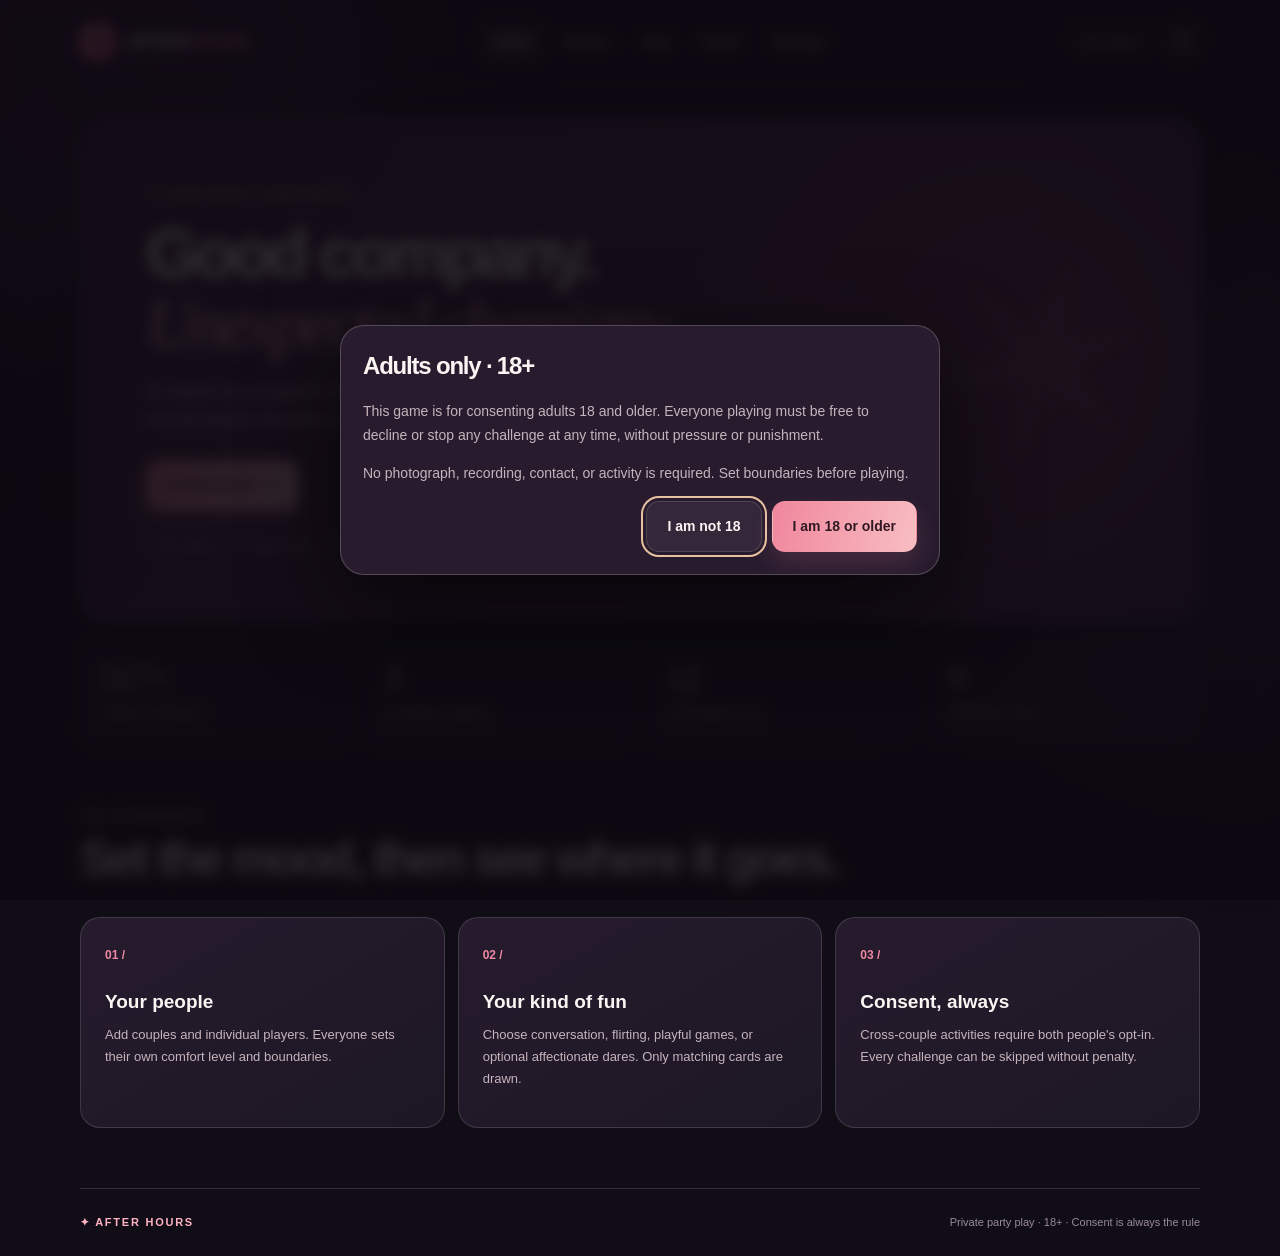
==== commit aeeead42: "Add files via upload" ====
--- a/index.html
+++ b/index.html
@@ -4,7 +4,7 @@
 <meta charset="utf-8">
 <meta name="viewport" content="width=device-width, initial-scale=1, viewport-fit=cover">
 <meta name="theme-color" content="#170e19">
-<meta name="description" content="After Hours: a private 18+ couples and friends challenge game. Your night. Your rules.">
+<meta name="description" content="After Hours: quick adult party dares for consenting couples and friends.">
 <meta name="color-scheme" content="dark">
 <link rel="manifest" href="./manifest.webmanifest">
 <link rel="icon" type="image/png" href="./icon-192.png">
@@ -34,21 +34,51 @@
   <section class="panel"><div class="panel-title"><div><h2>Players & couples</h2><p>Start with yourself, then add guests. No one is automatically assigned a partner.</p></div><div class="top-actions"><button class="btn ghost small" id="unlinkAll">Unlink all</button><button class="btn secondary small" id="addPlayer">+ Add player</button></div></div><div id="playersList" class="player-list"></div></section>
   <section class="panel"><div class="panel-title"><div><h2>Couple boundaries</h2><p>Each couple controls whether the game can suggest challenges beyond their partnership.</p></div></div><div id="couplesList" class="couple-list"></div></section>
   <section class="panel"><div class="panel-title"><div><h2>Mutual opt-ins</h2><p>For challenges with someone outside a partnership, both participants must individually opt in.</p></div></div><div id="approvalList"></div><div class="notice">These preferences filter which cards are suggested. They do not replace asking for consent in the moment.</div></section>
-  <section class="panel"><div class="panel-title"><div><h2>Game settings</h2><p>Choose the atmosphere and pace.</p></div></div><div class="settings-grid"><label class="form-field"><span>Game mode</span><select id="gameMode"><option value="partners">Couples / partner only</option><option value="mixed">Mixed group (mutual opt-in)</option><option value="group">Group social cards only</option></select></label><label class="form-field"><span>Highest intensity</span><select id="maxLevel"><option value="1">1 · Easygoing</option><option value="2">2 · Flirty</option><option value="3">3 · Bold</option><option value="4">4 · Adventurous</option></select></label><label class="form-field"><span>Turns per chapter</span><select id="turnsPerPhase"><option value="4">4</option><option value="6">6</option><option value="8">8</option><option value="10">10</option><option value="12">12</option></select></label><label class="form-field"><span>Default timer</span><select id="defaultTimer"><option value="0">Off</option><option value="30">30 seconds</option><option value="60">60 seconds</option><option value="90">90 seconds</option></select></label></div><div class="toggle-inline"><label><input type="checkbox" id="scoreToggle"> Keep score</label><label><input type="checkbox" id="chapterToggle"> Play all three chapters</label><label><input type="checkbox" id="spicyFirst"> Prioritize spicy challenges</label></div><p class="fine-print">For bolder challenges, set the maximum intensity and each participating player’s comfort level to 3 or 4. Categories and mutual approvals are always respected.</p><h3 class="minor-heading">Enabled categories</h3><div id="globalCategories" class="check-pills"></div><div class="setup-actions"><span class="helper" id="eligibilityNote">Only compatible cards are drawn.</span><button class="btn primary" id="startGame">Start playing <span>→</span></button></div></section>
+  <section class="panel"><div class="panel-title"><div><h2>Game settings</h2><p>Choose the atmosphere and pace. You can jump to later chapters during play.</p></div></div><div class="settings-grid"><label class="form-field"><span>Game mode</span><select id="gameMode"><option value="partners">Couples / partner only</option><option value="mixed">Mixed group (mutual opt-in)</option><option value="group">Group social cards only</option></select></label><label class="form-field"><span>Highest intensity</span><select id="maxLevel"><option value="1">1 · Easygoing</option><option value="2">2 · Flirty</option><option value="3">3 · Bold</option><option value="4">4 · Adventurous</option></select></label><label class="form-field"><span>Turns per chapter</span><select id="turnsPerPhase"><option value="4">4</option><option value="6">6</option><option value="8">8</option><option value="10">10</option><option value="12">12</option></select></label><label class="form-field"><span>Default timer</span><select id="defaultTimer"><option value="0">Off</option><option value="30">30 seconds</option><option value="60">60 seconds</option><option value="90">90 seconds</option></select></label></div><div class="toggle-inline"><label><input type="checkbox" id="scoreToggle"> Keep score</label><label><input type="checkbox" id="chapterToggle"> Play all three chapters</label><label><input type="checkbox" id="spicyFirst"> Prioritize spicy challenges</label></div><p class="fine-print">Want to skip the icebreakers? Use the chapter buttons after starting. Later challenges still require the matching comfort levels and mutual approvals.</p><h3 class="minor-heading">Enabled categories</h3><div id="globalCategories" class="check-pills"></div><div class="setup-actions"><span class="helper" id="eligibilityNote">Only compatible cards are drawn.</span><button class="btn primary" id="startGame" type="button">Start playing <span>→</span></button></div></section>
 </section>
-<section class="screen" id="game" aria-labelledby="gameTitle">
-  <div class="section-heading split-heading"><div><div class="eyebrow" id="phaseLabel">CHAPTER I / WARM UP</div><h1 id="gameTitle">Let the night unfold.</h1></div><button class="btn secondary small" id="endGame">End game</button></div>
-  <div class="chapter-track" id="chapterTrack" aria-label="Chapter progression"></div>
-  <div class="game-grid"><div class="game-primary"><div class="game-card" id="gameCard" aria-live="polite"><div class="card-top"><span id="cardCategory">READY TO PLAY</span><span id="cardLevel">✦</span></div><div class="card-main"><div class="card-actor" id="cardActors">Your next move awaits</div><h2 id="cardTitle">A little mystery</h2><p id="cardText">Everyone sets their boundaries in Players. When you're ready, draw a challenge.</p></div><div class="card-foot"><span id="cardScope">✧ CONSENT FIRST</span><span id="cardPoints"></span></div></div><div class="game-actions"><button class="btn ghost" id="skipCard">Skip</button><button class="btn secondary" id="redrawCard">Redraw</button><button class="btn primary" id="completeCard">Complete <span>✓</span></button></div><p class="fine-print">A skip is always okay. Ask before any physical contact. No one owes an explanation.</p></div>
-  <aside class="game-side"><div class="aside-panel"><div class="aside-title">Tonight's progress</div><div class="progress-rail"><span id="progressBar"></span></div><p id="progressText" class="aside-small">0 / 0 challenges</p><div class="game-metrics"><div><strong id="remainingCount">—</strong><small>Eligible cards left</small></div><div><strong id="seenCount">0</strong><small>Seen so far</small></div></div></div><div class="aside-panel"><div class="aside-title">Timer</div><div class="timer-readout" id="timerText">00:30</div><div class="timer-buttons"><button id="timerPlay" class="btn secondary small">▶ Start</button><button id="timerReset" class="btn ghost small">↺ Reset</button></div></div><div class="aside-panel" id="scorePanel"><div class="aside-title">Leaderboard</div><div id="scoreList"></div><button class="text-link" id="undoScore">Undo last score</button></div><div class="aside-panel"><div class="aside-title">Quick controls</div><div class="mini-links"><button id="nextChapter">Skip to next chapter</button><button data-nav="setup">Edit preferences</button><button data-nav="library">Browse cards</button></div></div></aside></div>
+<section class="screen game-screen" id="game" aria-labelledby="gameTitle">
+  <div class="play-heading">
+    <div><div class="eyebrow" id="phaseLabel">CHAPTER I / WARM UP</div><h1 id="gameTitle">Your next dare.</h1></div>
+    <button class="quiet-end" id="endGame" type="button">End game <span>×</span></button>
+  </div>
+  <div class="play-toolbar" role="group" aria-label="Play preferences">
+    <div class="heat-switch" role="group" aria-label="Jump to a chapter">
+      <button type="button" data-jump="0" class="heat-button">01 · Warm up</button>
+      <button type="button" data-jump="1" class="heat-button">02 · Turn up</button>
+      <button type="button" data-jump="2" class="heat-button">03 · After dark <span aria-hidden="true">✦</span></button>
+    </div>
+    <label class="deck-toggle" for="playDeck"><span>Deck</span><select id="playDeck" aria-label="Challenge deck"><option value="quick">Quick dares</option><option value="all">All cards</option><option value="private">My private cards</option></select></label>
+  </div>
+  <div class="game-center">
+    <div class="play-stack">
+      <div class="game-card" id="gameCard" aria-live="polite">
+        <div class="card-top"><span id="cardCategory">READY TO PLAY</span><span id="cardLevel">✦</span></div>
+        <div class="card-layout">
+          <div class="card-main"><div class="card-actor" id="cardActors">Your next move awaits</div><h2 id="cardTitle">A little mystery</h2><p id="cardText">Your card is on its way.</p></div>
+          <div class="example-zone" id="exampleZone"><div class="illustration-frame" id="cardIllustration" role="img" aria-label="Simple illustration of this type of dare"></div><div class="example-caption" id="exampleCaption">ILLUSTRATED EXAMPLE</div></div>
+        </div>
+        <div class="card-foot"><span id="cardScope">✧ CONSENT FIRST</span><span id="cardPoints"></span></div>
+      </div>
+      <div class="game-actions"><button class="btn ghost" type="button" id="skipCard">↷ Skip</button><button class="btn secondary" type="button" id="redrawCard">↻ Another dare</button><button class="btn primary" type="button" id="completeCard">✓ Done</button></div>
+      <div class="play-under"><span>Every dare is optional. Ask first, always.</span><span id="miniProgress">0 / 0</span></div>
+      <div class="compact-timer"><button id="timerPlay" class="timer-chip" type="button">▶ Start timer</button><button id="timerReset" class="timer-chip" type="button">↺ Reset</button><strong id="timerText">00:30</strong><button id="exampleToggle" type="button" class="timer-chip illustration-toggle">Hide illustration</button></div>
+    </div>
+    <details class="more-play" id="morePlay"><summary>Scoreboard, progress & more options <span>⌄</span></summary>
+      <div class="game-side">
+        <div class="aside-panel"><div class="aside-title">Tonight's progress</div><div class="progress-rail"><span id="progressBar"></span></div><p id="progressText" class="aside-small">0 / 0 challenges</p><div class="game-metrics"><div><strong id="remainingCount">—</strong><small>Eligible cards left</small></div><div><strong id="seenCount">0</strong><small>Seen so far</small></div></div></div>
+        <div class="aside-panel" id="scorePanel"><div class="aside-title">Leaderboard</div><div id="scoreList"></div><button class="text-link" type="button" id="undoScore">Undo last score</button></div>
+        <div class="aside-panel"><div class="aside-title">Quick controls</div><div class="mini-links"><button type="button" id="nextChapter">Go to next chapter</button><button type="button" data-nav="setup">Edit preferences</button><button type="button" data-nav="library">Browse cards</button></div></div>
+      </div>
+    </details>
+  </div>
 </section>
-<section class="screen" id="library" aria-labelledby="libraryTitle"><div class="section-heading split-heading"><div><div class="eyebrow">THE DECK</div><h1 id="libraryTitle">A challenge for every mood.</h1><p>Discover original challenges or build your own private collection.</p></div><button class="btn primary" id="newCard">+ New card</button></div><div class="panel"><div class="library-filters"><label class="form-field"><span>Find a card</span><input type="search" id="cardSearch" placeholder="Search challenges..." autocomplete="off"></label><label class="form-field"><span>Chapter</span><select id="filterPhase"><option value="all">All chapters</option><option value="0">Warm Up</option><option value="1">Turn Up</option><option value="2">After Dark</option></select></label><label class="form-field"><span>Category</span><select id="filterCategory"><option value="all">All categories</option></select></label><label class="form-field"><span>Heat</span><select id="filterVibe"><option value="all">All heat levels</option><option value="spicy">🔥 Spicy only</option><option value="classic">Classic / icebreakers</option></select></label><label class="form-field"><span>Deck</span><select id="filterDeck"><option value="all">All cards</option><option value="built-in">Built-in</option><option value="custom">My custom cards</option><option value="favorites">Favorites</option></select></label></div><div class="library-summary"><span id="libraryCount">— cards</span><div class="library-actions"><button class="btn secondary small" id="exportCards">Export custom cards</button><button class="btn secondary small" id="importCards">Import JSON</button><input id="importFile" type="file" accept=".json,application/json" hidden></div></div><div id="cardList" class="card-list" aria-live="polite"></div><button class="btn secondary center-btn" id="loadCards">Show more cards</button></div></section>
-<section class="screen" id="settings" aria-labelledby="settingsTitle"><div class="section-heading"><div class="eyebrow">YOUR SPACE</div><h1 id="settingsTitle">Settings & privacy.</h1><p>The game works without accounts, subscriptions, or a backend.</p></div><div class="settings-panels"><div class="panel"><h2>Play safely</h2><p>For consenting adults aged 18 and over. Ask before physical contact, honor everyone's boundaries and skip decisions, and pause or stop whenever needed. You may change a preference at any time.</p><button id="helpSettings" class="btn secondary small">How to play</button></div><div class="panel"><h2>Private by design</h2><p>Player names, preferences, challenges, and game progress are saved in this browser's local storage. Nothing is uploaded to the game creator. If you use another browser or device, it won't automatically receive your data.</p><div class="settings-acts"><button id="exportBackup" class="btn secondary small">Download full backup</button><button id="resetAll" class="btn danger small">Erase game data</button></div><p class="fine-print">Warning: backup files may contain players' preferences and personal challenges. Keep them private.</p></div><div class="panel"><h2>Install on your phone</h2><p><strong>iPhone:</strong> Open the published website in Safari, choose Share, then <em>Add to Home Screen</em>. <strong>Mac/PC:</strong> Open the same link in any modern browser; Chrome or Edge can install it as an app from the browser menu.</p><p>Once visited, the game may work offline thanks to its cached assets. For the most reliable first use, load it online once.</p></div><div class="panel"><h2>About After Hours</h2><p>An original, free, private party game. No advertising, tracking scripts, accounts, or paid features. The original built-in deck includes bold, flirty, teasing, kissing, and affectionate challenges while avoiding graphic sexual instructions. You can write and import private custom cards in the editor.</p></div></div></section>
+<section class="screen" id="library" aria-labelledby="libraryTitle"><div class="section-heading split-heading"><div><div class="eyebrow">THE DECK</div><h1 id="libraryTitle">A challenge for every mood.</h1><p>Browse short action dares, explore the full deck, or add your own private challenges.</p></div><button class="btn primary" id="newCard">+ New card</button></div><div class="panel"><div class="library-filters"><label class="form-field"><span>Find a card</span><input type="search" id="cardSearch" placeholder="Search challenges..." autocomplete="off"></label><label class="form-field"><span>Chapter</span><select id="filterPhase"><option value="all">All chapters</option><option value="0">Warm Up</option><option value="1">Turn Up</option><option value="2">After Dark</option></select></label><label class="form-field"><span>Category</span><select id="filterCategory"><option value="all">All categories</option></select></label><label class="form-field"><span>Heat</span><select id="filterVibe"><option value="all">All heat levels</option><option value="spicy">🔥 Spicy only</option><option value="classic">Classic / icebreakers</option></select></label><label class="form-field"><span>Deck</span><select id="filterDeck"><option value="quick">Quick dares</option><option value="all">All cards</option><option value="built-in">Built-in</option><option value="custom">My custom cards</option><option value="favorites">Favorites</option></select></label></div><div class="library-summary"><span id="libraryCount">— cards</span><div class="library-actions"><button class="btn secondary small" id="exportCards">Export custom cards</button><button class="btn secondary small" id="importCards">Import JSON</button><input id="importFile" type="file" accept=".json,application/json" hidden></div></div><div id="cardList" class="card-list" aria-live="polite"></div><button class="btn secondary center-btn" id="loadCards">Show more cards</button></div></section>
+<section class="screen" id="settings" aria-labelledby="settingsTitle"><div class="section-heading"><div class="eyebrow">YOUR SPACE</div><h1 id="settingsTitle">Settings & privacy.</h1><p>The game works without accounts, subscriptions, or a backend.</p></div><div class="settings-panels"><div class="panel"><h2>Play safely</h2><p>For consenting adults aged 18 and over. Ask before physical contact, honor everyone's boundaries and skip decisions, and pause or stop whenever needed. You may change a preference at any time.</p><button id="helpSettings" class="btn secondary small">How to play</button></div><div class="panel"><h2>Private by design</h2><p>Player names, preferences, challenges, and game progress are saved in this browser's local storage. Nothing is uploaded to the game creator. If you use another browser or device, it won't automatically receive your data.</p><div class="settings-acts"><button id="exportBackup" class="btn secondary small">Download full backup</button><button id="resetAll" class="btn danger small">Erase game data</button></div><p class="fine-print">Warning: backup files may contain players' preferences and personal challenges. Keep them private.</p></div><div class="panel"><h2>Install on your phone</h2><p><strong>iPhone:</strong> Open the published website in Safari, choose Share, then <em>Add to Home Screen</em>. <strong>Mac/PC:</strong> Open the same link in any modern browser; Chrome or Edge can install it as an app from the browser menu.</p><p>Once visited, the game may work offline thanks to its cached assets. For the most reliable first use, load it online once.</p></div><div class="panel"><h2>About After Hours</h2><p>An original, free, private party game. No advertising, tracking scripts, accounts, or paid features. Quick Dares includes short, visual, flirtatious challenges. All Cards includes the earlier conversation deck. My Private Cards lets you write/import your own additional adult challenges; those are stored only on your device. You can write and import private custom cards in the editor.</p></div></div></section>
 </main>
 <footer class="footer shell"><span>✦ AFTER HOURS</span><span>Private party play · 18+ · Consent is always the rule</span></footer>
 <nav class="mobile-nav" aria-label="Mobile navigation"><button data-nav="home"><span>⌂</span>Home</button><button data-nav="setup"><span>♧</span>Players</button><button data-nav="game"><span>✦</span>Play</button><button data-nav="library"><span>▤</span>Cards</button><button data-nav="settings"><span>⚙</span>More</button></nav>
 </div>
 <div class="overlay" id="overlay" hidden><div class="dialog" role="dialog" aria-modal="true" aria-labelledby="dialogTitle"><div class="dialog-header"><h2 id="dialogTitle">Details</h2><button class="icon-btn" id="closeDialog" aria-label="Close dialog">×</button></div><div id="dialogBody"></div></div></div>
 <div class="toast" id="toast" role="status" aria-live="polite"></div>
-<script src="./cards.js"></script><script src="./app.js"></script>
+<script src="./cards.js"></script><script src="./quick-cards.js"></script><script src="./app.js"></script>
 </body></html>
--- a/styles.css
+++ b/styles.css
@@ -10,3 +10,94 @@
 .library-filters{grid-template-columns:2fr repeat(4,minmax(0,1fr))}
 @media(max-width:900px){.library-filters{grid-template-columns:repeat(2,minmax(0,1fr))}}
 @media(max-width:520px){.library-filters{grid-template-columns:1fr}.top-actions{justify-content:flex-start}}
+
+/* AFTER HOURS v3 — compact Jade-inspired draw-a-dare stage (original design) */
+html{scroll-behavior:auto;overflow-anchor:none}body{overflow-anchor:none}
+body.game-open .footer{display:none}
+body.game-open .header{margin-bottom:12px}
+#game{animation:none;overflow-anchor:none}
+#game button{scroll-margin:0}
+.play-heading{display:flex;justify-content:space-between;align-items:center;gap:14px;margin:0 0 10px}
+.play-heading .eyebrow{letter-spacing:.17em;font-size:10px}
+.play-heading h1{font-size:clamp(25px,3.1vw,36px);letter-spacing:-.045em;margin:1px 0 0}
+.quiet-end{border:1px solid #ffffff32;color:#efced7;border-radius:99px;background:#ffffff0b;padding:10px 15px;font-size:12px;font-weight:750;white-space:nowrap}
+.quiet-end span{font-size:17px;margin-left:7px}
+.play-toolbar{display:flex;align-items:center;justify-content:space-between;gap:11px;flex-wrap:wrap;padding:7px;border:1px solid #ffffff20;border-radius:14px;background:#211728;margin:0 auto 15px}
+.heat-switch{display:flex;flex:1;gap:5px}
+.heat-button{border:1px solid transparent;background:transparent;color:#cbb8c7;border-radius:9px;padding:10px 12px;min-height:42px;font-weight:800;font-size:12px;flex:1;white-space:nowrap}
+.heat-button.selected{background:linear-gradient(135deg,#e78da1,#f9c5c3);color:#37172a;box-shadow:0 5px 19px #e7779425}
+.heat-button span{color:inherit}
+.deck-toggle{display:flex;align-items:center;gap:10px;color:#cbb8c7;font-size:12px;font-weight:750;padding:0 7px}
+.deck-toggle select{background:#1a1220;color:#fff;border:1px solid #ffffff3a;border-radius:10px;padding:10px;font-size:12px;max-width:180px}
+.game-center{max-width:910px;margin:0 auto 22px;overflow-anchor:none}
+.play-stack{max-width:900px;margin:auto}
+.game-card{min-height:420px;padding:26px 33px;border-radius:22px;background:radial-gradient(circle at 77% 45%,#b974876b,transparent 41%),linear-gradient(136deg,#4a2845 0%,#60374f 55%,#35243e 100%);box-shadow:0 18px 65px #08050b8c;overflow-anchor:none}
+.game-card:before{content:'✶';font-size:230px;top:-104px;right:-25px;opacity:.65}
+.game-card .card-top span{font-size:10px;letter-spacing:.1em}
+.card-layout{position:relative;display:grid;grid-template-columns:minmax(0,1fr) 245px;align-items:center;gap:14px;z-index:1;flex:1}
+.card-layout .card-main{max-width:560px}
+.card-layout .card-main h2{font-size:clamp(38px,5vw,61px);line-height:1.03;margin:8px 0 13px;letter-spacing:-.05em}
+.card-layout .card-main p{font-size:clamp(17px,2.2vw,22px);font-weight:650;line-height:1.45;max-width:560px}
+.card-layout .card-actor{font-size:13px;letter-spacing:.07em;text-transform:uppercase;margin-bottom:6px;color:#ffe1e8}
+.example-zone{display:flex;align-items:center;justify-content:center;flex-direction:column;gap:4px;min-height:225px;z-index:1}
+.illustration-frame{display:flex;align-items:center;justify-content:center;width:240px;height:192px;border-radius:50%;background:radial-gradient(circle,#f7b9bf25 1%,transparent 70%)}
+.stick-scene{width:100%;height:100%;filter:drop-shadow(0 5px 15px #20122466)}
+.stick-scene .accent{stroke:#ffb9c7;fill:#ffb9c7;stroke-width:2}
+.example-caption{font-size:10px;letter-spacing:.14em;color:#ead0dd;font-weight:850}
+.card-foot{padding-top:12px;border-top:1px solid #ffffff27;align-items:center}
+.game-actions{display:grid;grid-template-columns:1fr 1.25fr 1fr;gap:9px;margin:12px 0 0}
+.game-actions .btn{width:100%;min-height:54px;font-size:15px;border-radius:13px}
+.play-under{display:flex;align-items:center;justify-content:space-between;gap:8px;color:#bfaebb;font-size:12px;margin:10px 5px}
+.play-under span:last-child{white-space:nowrap;color:#ffbfd0;font-weight:800}
+.compact-timer{display:flex;align-items:center;justify-content:center;gap:6px;margin:5px 0 14px}
+.timer-chip{background:#ffffff0d;border:1px solid #ffffff28;color:#ead9e1;border-radius:10px;padding:9px 13px;font-size:12px;font-weight:750;min-height:40px}
+.compact-timer strong{font-variant-numeric:tabular-nums;letter-spacing:.03em;color:#ffc4d0;font-size:18px;padding:0 11px}
+.more-play{border:1px solid #ffffff20;border-radius:14px;background:#1e1625;margin-top:6px;color:#f7e7ec}
+.more-play>summary{display:flex;justify-content:space-between;align-items:center;cursor:pointer;padding:14px 18px;list-style:none;font-size:12px;font-weight:800}
+.more-play>summary::-webkit-details-marker{display:none}
+.more-play[open]>summary span{transform:rotate(180deg)}
+.more-play .game-side{display:grid;grid-template-columns:repeat(3,minmax(0,1fr));gap:10px;padding:0 12px 12px}
+.more-play .aside-panel{background:#2a1e30;padding:13px}
+.more-play .timer-readout{display:none}
+.more-play .game-metrics{grid-template-columns:repeat(2,1fr)}
+@media(max-width:760px){
+ .play-heading h1{font-size:28px}
+ .play-toolbar{flex-direction:column;align-items:stretch}
+ .heat-switch{width:100%}
+ .deck-toggle{justify-content:space-between;padding:0 5px 5px}
+ .card-layout{grid-template-columns:minmax(0,1fr) 200px}
+ .illustration-frame{width:195px;height:185px}
+ .more-play .game-side{grid-template-columns:1fr 1fr}
+}
+@media(max-width:650px){
+ body.game-open .header{height:56px;margin-bottom:10px}
+ #game .play-heading{margin-bottom:8px}
+ .play-heading h1{font-size:24px}
+ .quiet-end{padding:8px 11px;font-size:11px}
+ .play-toolbar{gap:3px;padding:5px;margin-bottom:10px}
+ .heat-switch{gap:2px}
+ .heat-button{font-size:10px;padding:10px 4px;white-space:normal;line-height:1.25}
+ .deck-toggle{font-size:11px}
+ .deck-toggle select{min-height:36px}
+ .game-card{min-height:470px;padding:18px 19px;border-radius:18px}
+ .game-card:before{font-size:180px;right:-20px;top:-70px}
+ .card-layout{display:flex;flex-direction:column;align-items:stretch;gap:2px;justify-content:center}
+ .card-layout .card-main{text-align:center;order:1}
+ .card-layout .card-main h2{font-size:clamp(32px,9.5vw,46px);margin:4px 0 9px}
+ .card-layout .card-main p{font-size:17px;line-height:1.4}
+ .card-layout .card-actor{font-size:11px}
+ .example-zone{order:2;min-height:146px;gap:0;margin:2px 0}
+ .illustration-frame{width:180px;height:132px}
+ .example-caption{font-size:9px}
+ .game-card .card-top span{font-size:9px;padding:7px}
+ .card-foot{font-size:10px}
+ .game-actions{gap:6px}
+ .game-actions .btn{font-size:12px;padding:10px 6px;min-height:48px}
+ .compact-timer{flex-wrap:wrap;justify-content:center}
+ .timer-chip{font-size:11px;padding:8px 9px}
+ .compact-timer strong{font-size:17px;padding:0 6px}
+ .play-under{font-size:10px}
+ .more-play .game-side{grid-template-columns:1fr}
+ .mobile-nav{padding-bottom:max(7px,env(safe-area-inset-bottom))}
+ body.game-open .game-center{padding-bottom:75px}
+}
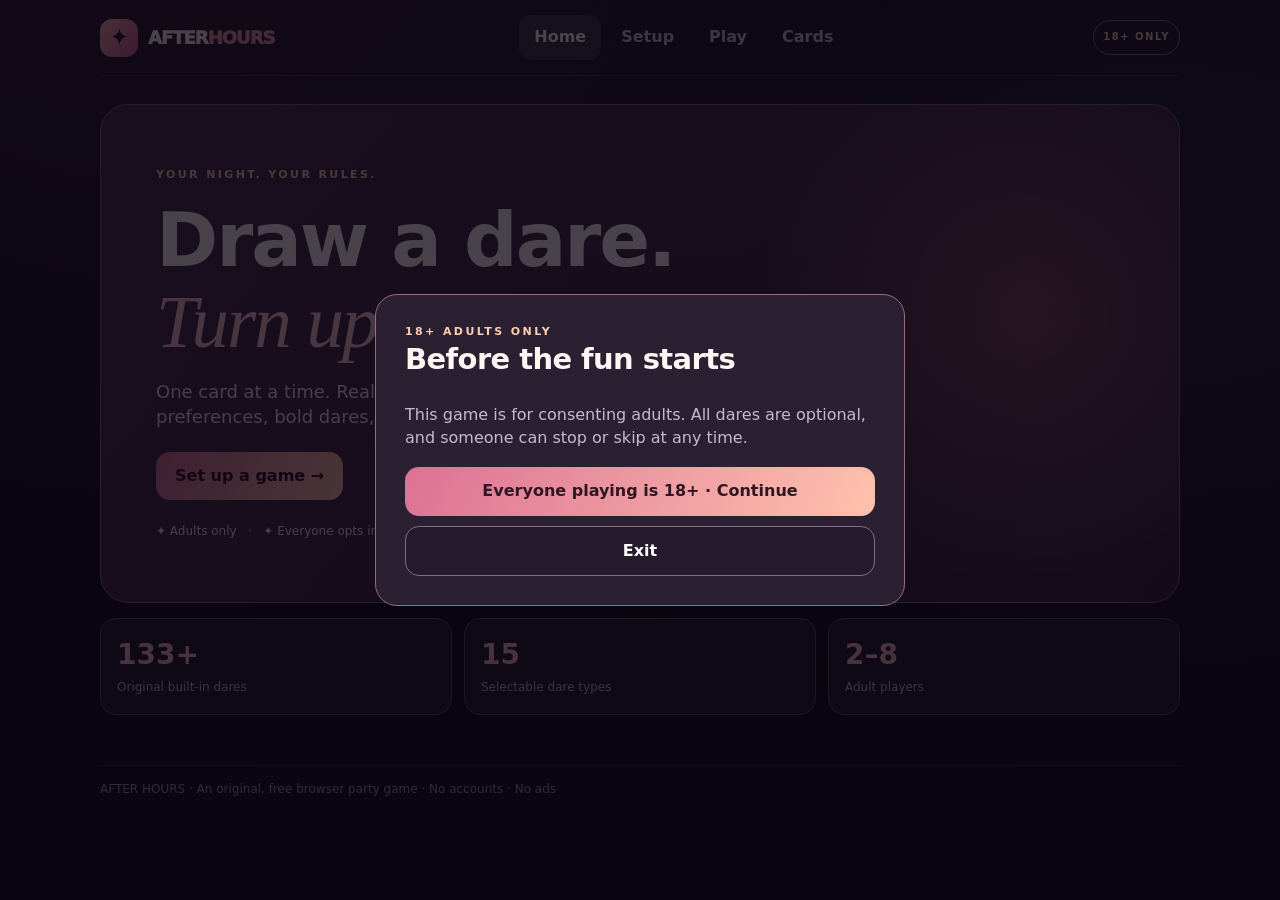
==== commit d85effac: "Add files via upload" ====
--- a/index.html
+++ b/index.html
@@ -1,84 +1,221 @@
 <!doctype html>
-<html lang="en">
-<head>
-<meta charset="utf-8">
-<meta name="viewport" content="width=device-width, initial-scale=1, viewport-fit=cover">
-<meta name="theme-color" content="#170e19">
-<meta name="description" content="After Hours: quick adult party dares for consenting couples and friends.">
-<meta name="color-scheme" content="dark">
-<link rel="manifest" href="./manifest.webmanifest">
-<link rel="icon" type="image/png" href="./icon-192.png">
-<link rel="apple-touch-icon" href="./icon-192.png">
-<link rel="stylesheet" href="./styles.css">
-<title>After Hours · Couples & Friends</title>
-</head>
-<body>
-<div class="glow glow-a"></div><div class="glow glow-b"></div>
-<div id="app" class="app">
-<header class="header shell">
-  <button class="logo" type="button" data-nav="home" aria-label="After Hours home"><span class="logo-mark">✦</span><span>AFTER<span class="logo-alt">HOURS</span></span></button>
-  <nav class="desktop-nav" aria-label="Main navigation"><button data-nav="home">Home</button><button data-nav="setup">Players</button><button data-nav="game">Play</button><button data-nav="library">Cards</button><button data-nav="settings">Settings</button></nav>
-  <div class="head-right"><span class="age-tag">18+ ONLY</span><button class="icon-btn" id="topHelp" title="How to play" aria-label="How to play">?</button></div>
-</header>
-<main class="shell">
-<section class="screen active" id="home" aria-labelledby="homeTitle">
-  <div class="hero">
-    <div class="hero-body"><div class="kicker">✦ YOUR NIGHT, YOUR RULES</div><h1 id="homeTitle">Good company.<br><em>Unexpected chemistry.</em></h1><p>An adults-only couples & friends party game with playful dares, sparks, and boundaries that everyone controls.</p><div class="hero-actions"><button class="btn primary" data-nav="setup">Set the mood <span>↗</span></button><button class="btn ghost" id="resumeGame" data-nav="game" hidden>Resume game →</button></div><div class="trust-row"><span>✧ 18+ adults</span><span>✧ Consent first</span><span>✧ Private to your device</span></div></div><div class="hero-decor" aria-hidden="true"><div class="orbit orbit-one"></div><div class="orbit orbit-two"></div><div class="hero-star">✶</div></div>
-  </div>
-  <div class="stat-grid"><article class="stat"><span class="stat-num" id="homeDeck">200+</span><span>Original challenges</span></article><article class="stat"><span class="stat-num">3</span><span>Escalating chapters</span></article><article class="stat"><span class="stat-num">12</span><span>Adult players max</span></article><article class="stat"><span class="stat-num">0</span><span>Mandatory dares</span></article></div>
-  <div class="section-heading"><div class="eyebrow">THE EXPERIENCE</div><h2>Set the mood, then see where it goes.</h2></div>
-  <div class="feature-grid"><article class="feature"><span>01 /</span><h3>Your people</h3><p>Add couples and individual players. Everyone sets their own comfort level and boundaries.</p></article><article class="feature"><span>02 /</span><h3>Your kind of fun</h3><p>Choose conversation, flirting, playful games, or optional affectionate dares. Only matching cards are drawn.</p></article><article class="feature"><span>03 /</span><h3>Consent, always</h3><p>Cross-couple activities require both people's opt-in. Every challenge can be skipped without penalty.</p></article></div>
-</section>
-<section class="screen" id="setup" aria-labelledby="setupTitle">
-  <div class="section-heading split-heading"><div><div class="eyebrow">BEFORE THE NIGHT BEGINS</div><h1 id="setupTitle">The guest list.</h1><p>Different comfort zones? Perfectly fine. Each player has control over their own boundaries.</p></div><div class="count-pill"><span id="playerCount">2</span> / 12 players</div></div>
-  <section class="panel"><div class="panel-title"><div><h2>Players & couples</h2><p>Start with yourself, then add guests. No one is automatically assigned a partner.</p></div><div class="top-actions"><button class="btn ghost small" id="unlinkAll">Unlink all</button><button class="btn secondary small" id="addPlayer">+ Add player</button></div></div><div id="playersList" class="player-list"></div></section>
-  <section class="panel"><div class="panel-title"><div><h2>Couple boundaries</h2><p>Each couple controls whether the game can suggest challenges beyond their partnership.</p></div></div><div id="couplesList" class="couple-list"></div></section>
-  <section class="panel"><div class="panel-title"><div><h2>Mutual opt-ins</h2><p>For challenges with someone outside a partnership, both participants must individually opt in.</p></div></div><div id="approvalList"></div><div class="notice">These preferences filter which cards are suggested. They do not replace asking for consent in the moment.</div></section>
-  <section class="panel"><div class="panel-title"><div><h2>Game settings</h2><p>Choose the atmosphere and pace. You can jump to later chapters during play.</p></div></div><div class="settings-grid"><label class="form-field"><span>Game mode</span><select id="gameMode"><option value="partners">Couples / partner only</option><option value="mixed">Mixed group (mutual opt-in)</option><option value="group">Group social cards only</option></select></label><label class="form-field"><span>Highest intensity</span><select id="maxLevel"><option value="1">1 · Easygoing</option><option value="2">2 · Flirty</option><option value="3">3 · Bold</option><option value="4">4 · Adventurous</option></select></label><label class="form-field"><span>Turns per chapter</span><select id="turnsPerPhase"><option value="4">4</option><option value="6">6</option><option value="8">8</option><option value="10">10</option><option value="12">12</option></select></label><label class="form-field"><span>Default timer</span><select id="defaultTimer"><option value="0">Off</option><option value="30">30 seconds</option><option value="60">60 seconds</option><option value="90">90 seconds</option></select></label></div><div class="toggle-inline"><label><input type="checkbox" id="scoreToggle"> Keep score</label><label><input type="checkbox" id="chapterToggle"> Play all three chapters</label><label><input type="checkbox" id="spicyFirst"> Prioritize spicy challenges</label></div><p class="fine-print">Want to skip the icebreakers? Use the chapter buttons after starting. Later challenges still require the matching comfort levels and mutual approvals.</p><h3 class="minor-heading">Enabled categories</h3><div id="globalCategories" class="check-pills"></div><div class="setup-actions"><span class="helper" id="eligibilityNote">Only compatible cards are drawn.</span><button class="btn primary" id="startGame" type="button">Start playing <span>→</span></button></div></section>
-</section>
-<section class="screen game-screen" id="game" aria-labelledby="gameTitle">
-  <div class="play-heading">
-    <div><div class="eyebrow" id="phaseLabel">CHAPTER I / WARM UP</div><h1 id="gameTitle">Your next dare.</h1></div>
-    <button class="quiet-end" id="endGame" type="button">End game <span>×</span></button>
-  </div>
-  <div class="play-toolbar" role="group" aria-label="Play preferences">
-    <div class="heat-switch" role="group" aria-label="Jump to a chapter">
-      <button type="button" data-jump="0" class="heat-button">01 · Warm up</button>
-      <button type="button" data-jump="1" class="heat-button">02 · Turn up</button>
-      <button type="button" data-jump="2" class="heat-button">03 · After dark <span aria-hidden="true">✦</span></button>
-    </div>
-    <label class="deck-toggle" for="playDeck"><span>Deck</span><select id="playDeck" aria-label="Challenge deck"><option value="quick">Quick dares</option><option value="all">All cards</option><option value="private">My private cards</option></select></label>
-  </div>
-  <div class="game-center">
-    <div class="play-stack">
-      <div class="game-card" id="gameCard" aria-live="polite">
-        <div class="card-top"><span id="cardCategory">READY TO PLAY</span><span id="cardLevel">✦</span></div>
-        <div class="card-layout">
-          <div class="card-main"><div class="card-actor" id="cardActors">Your next move awaits</div><h2 id="cardTitle">A little mystery</h2><p id="cardText">Your card is on its way.</p></div>
-          <div class="example-zone" id="exampleZone"><div class="illustration-frame" id="cardIllustration" role="img" aria-label="Simple illustration of this type of dare"></div><div class="example-caption" id="exampleCaption">ILLUSTRATED EXAMPLE</div></div>
-        </div>
-        <div class="card-foot"><span id="cardScope">✧ CONSENT FIRST</span><span id="cardPoints"></span></div>
-      </div>
-      <div class="game-actions"><button class="btn ghost" type="button" id="skipCard">↷ Skip</button><button class="btn secondary" type="button" id="redrawCard">↻ Another dare</button><button class="btn primary" type="button" id="completeCard">✓ Done</button></div>
-      <div class="play-under"><span>Every dare is optional. Ask first, always.</span><span id="miniProgress">0 / 0</span></div>
-      <div class="compact-timer"><button id="timerPlay" class="timer-chip" type="button">▶ Start timer</button><button id="timerReset" class="timer-chip" type="button">↺ Reset</button><strong id="timerText">00:30</strong><button id="exampleToggle" type="button" class="timer-chip illustration-toggle">Hide illustration</button></div>
-    </div>
-    <details class="more-play" id="morePlay"><summary>Scoreboard, progress & more options <span>⌄</span></summary>
-      <div class="game-side">
-        <div class="aside-panel"><div class="aside-title">Tonight's progress</div><div class="progress-rail"><span id="progressBar"></span></div><p id="progressText" class="aside-small">0 / 0 challenges</p><div class="game-metrics"><div><strong id="remainingCount">—</strong><small>Eligible cards left</small></div><div><strong id="seenCount">0</strong><small>Seen so far</small></div></div></div>
-        <div class="aside-panel" id="scorePanel"><div class="aside-title">Leaderboard</div><div id="scoreList"></div><button class="text-link" type="button" id="undoScore">Undo last score</button></div>
-        <div class="aside-panel"><div class="aside-title">Quick controls</div><div class="mini-links"><button type="button" id="nextChapter">Go to next chapter</button><button type="button" data-nav="setup">Edit preferences</button><button type="button" data-nav="library">Browse cards</button></div></div>
-      </div>
-    </details>
-  </div>
-</section>
-<section class="screen" id="library" aria-labelledby="libraryTitle"><div class="section-heading split-heading"><div><div class="eyebrow">THE DECK</div><h1 id="libraryTitle">A challenge for every mood.</h1><p>Browse short action dares, explore the full deck, or add your own private challenges.</p></div><button class="btn primary" id="newCard">+ New card</button></div><div class="panel"><div class="library-filters"><label class="form-field"><span>Find a card</span><input type="search" id="cardSearch" placeholder="Search challenges..." autocomplete="off"></label><label class="form-field"><span>Chapter</span><select id="filterPhase"><option value="all">All chapters</option><option value="0">Warm Up</option><option value="1">Turn Up</option><option value="2">After Dark</option></select></label><label class="form-field"><span>Category</span><select id="filterCategory"><option value="all">All categories</option></select></label><label class="form-field"><span>Heat</span><select id="filterVibe"><option value="all">All heat levels</option><option value="spicy">🔥 Spicy only</option><option value="classic">Classic / icebreakers</option></select></label><label class="form-field"><span>Deck</span><select id="filterDeck"><option value="quick">Quick dares</option><option value="all">All cards</option><option value="built-in">Built-in</option><option value="custom">My custom cards</option><option value="favorites">Favorites</option></select></label></div><div class="library-summary"><span id="libraryCount">— cards</span><div class="library-actions"><button class="btn secondary small" id="exportCards">Export custom cards</button><button class="btn secondary small" id="importCards">Import JSON</button><input id="importFile" type="file" accept=".json,application/json" hidden></div></div><div id="cardList" class="card-list" aria-live="polite"></div><button class="btn secondary center-btn" id="loadCards">Show more cards</button></div></section>
-<section class="screen" id="settings" aria-labelledby="settingsTitle"><div class="section-heading"><div class="eyebrow">YOUR SPACE</div><h1 id="settingsTitle">Settings & privacy.</h1><p>The game works without accounts, subscriptions, or a backend.</p></div><div class="settings-panels"><div class="panel"><h2>Play safely</h2><p>For consenting adults aged 18 and over. Ask before physical contact, honor everyone's boundaries and skip decisions, and pause or stop whenever needed. You may change a preference at any time.</p><button id="helpSettings" class="btn secondary small">How to play</button></div><div class="panel"><h2>Private by design</h2><p>Player names, preferences, challenges, and game progress are saved in this browser's local storage. Nothing is uploaded to the game creator. If you use another browser or device, it won't automatically receive your data.</p><div class="settings-acts"><button id="exportBackup" class="btn secondary small">Download full backup</button><button id="resetAll" class="btn danger small">Erase game data</button></div><p class="fine-print">Warning: backup files may contain players' preferences and personal challenges. Keep them private.</p></div><div class="panel"><h2>Install on your phone</h2><p><strong>iPhone:</strong> Open the published website in Safari, choose Share, then <em>Add to Home Screen</em>. <strong>Mac/PC:</strong> Open the same link in any modern browser; Chrome or Edge can install it as an app from the browser menu.</p><p>Once visited, the game may work offline thanks to its cached assets. For the most reliable first use, load it online once.</p></div><div class="panel"><h2>About After Hours</h2><p>An original, free, private party game. No advertising, tracking scripts, accounts, or paid features. Quick Dares includes short, visual, flirtatious challenges. All Cards includes the earlier conversation deck. My Private Cards lets you write/import your own additional adult challenges; those are stored only on your device. You can write and import private custom cards in the editor.</p></div></div></section>
-</main>
-<footer class="footer shell"><span>✦ AFTER HOURS</span><span>Private party play · 18+ · Consent is always the rule</span></footer>
-<nav class="mobile-nav" aria-label="Mobile navigation"><button data-nav="home"><span>⌂</span>Home</button><button data-nav="setup"><span>♧</span>Players</button><button data-nav="game"><span>✦</span>Play</button><button data-nav="library"><span>▤</span>Cards</button><button data-nav="settings"><span>⚙</span>More</button></nav>
-</div>
-<div class="overlay" id="overlay" hidden><div class="dialog" role="dialog" aria-modal="true" aria-labelledby="dialogTitle"><div class="dialog-header"><h2 id="dialogTitle">Details</h2><button class="icon-btn" id="closeDialog" aria-label="Close dialog">×</button></div><div id="dialogBody"></div></div></div>
-<div class="toast" id="toast" role="status" aria-live="polite"></div>
-<script src="./cards.js"></script><script src="./quick-cards.js"></script><script src="./app.js"></script>
-</body></html>
+<html lang="en"><head><meta charset="utf-8"><meta name="viewport" content="width=device-width,initial-scale=1,viewport-fit=cover"><meta name="theme-color" content="#14101b"><meta name="color-scheme" content="dark"><title>After Hours — The Dare Game</title>
+<style>
+:root{color-scheme:dark;--bg:#120f19;--panel:#231b2b;--panel2:#302239;--edge:#5b4763;--text:#fff6f3;--dim:#c9baca;--muted:#a595ac;--pink:#f297a8;--peach:#ffcfb3;--purple:#b79be4;--green:#8cddbd}*{box-sizing:border-box}html{scroll-behavior:auto}body{margin:0;background:radial-gradient(ellipse at 12% -16%,#5a2b5180,transparent 48%),radial-gradient(ellipse at 90% 25%,#3725459c,transparent 53%),var(--bg);color:var(--text);font:16px/1.42 system-ui,-apple-system,BlinkMacSystemFont,'Segoe UI',sans-serif;min-height:100vh}button,input,select,textarea{font:inherit}button{cursor:pointer;touch-action:manipulation}button:focus-visible,input:focus-visible,textarea:focus-visible,select:focus-visible{outline:2px solid var(--peach);outline-offset:3px}button:disabled{opacity:.45;cursor:not-allowed}[hidden]{display:none!important}.shell{width:min(1080px,calc(100% - 36px));margin:auto}header{height:76px;border-bottom:1px solid #ffffff1d;display:flex;align-items:center;justify-content:space-between;gap:12px}.logo{display:flex;align-items:center;gap:10px;font-weight:1000;letter-spacing:-1px;font-size:18px}.logo b{background:linear-gradient(130deg,#ffb2ae,#d65a8d);color:#341628;width:38px;height:38px;border-radius:12px;display:grid;place-items:center;font-size:23px}.logo em{font-style:normal;color:var(--pink)}header nav{display:flex;gap:5px}header nav button{border:0;color:#d4c2d3;background:transparent;border-radius:12px;padding:11px 15px;font-weight:750}header nav button.active,header nav button:hover{background:#ffffff20;color:white}.age{font-size:10px;letter-spacing:1.5px;border:1px solid #9a6b7f;border-radius:99px;padding:9px;color:var(--peach);font-weight:850}main{padding:28px 0 50px}.view{display:none}.view.active{display:block}h1,h2,h3,p{margin-top:0}h1{letter-spacing:-2px;font-size:clamp(32px,5vw,52px);line-height:1.08}h2{letter-spacing:-.6px}p{color:var(--dim)}.eyebrow{color:var(--peach);text-transform:uppercase;letter-spacing:2.4px;font-size:11px;font-weight:900}.btn{border:1px solid #876b89;background:#493550;color:white;font-weight:850;border-radius:14px;padding:13px 19px;min-height:48px}.btn:hover:not(:disabled){filter:brightness(1.1)}.btn.hot{background:linear-gradient(115deg,#dc7195,#ffc2ad);color:#301523;border:none}.btn.quiet{background:#241c2d}.btn.danger{border-color:#c8768c;background:#523146}.btn.sm{padding:8px 12px;min-height:38px;font-size:13px}.wide{width:100%}.panel{background:linear-gradient(150deg,#2a2031,#201926);border:1px solid var(--edge);border-radius:23px;padding:24px;box-shadow:0 15px 35px #06040924}.hero{padding:62px 55px;border:1px solid #9a6480;border-radius:28px;background:radial-gradient(circle at 86% 42%,#ef839654,transparent 28%),linear-gradient(130deg,#4e2d49,#3b243c);overflow:hidden}.hero h1{font-size:clamp(43px,6vw,75px);max-width:700px;margin:17px 0}.hero h1 em{font-style:italic;font-family:Georgia,serif;font-weight:450;color:#ffc4d0}.hero p{max-width:590px;color:#f8e7ee;font-size:18px}.hero-buttons{display:flex;gap:11px;flex-wrap:wrap;margin-top:22px}.metrics{display:grid;grid-template-columns:repeat(3,1fr);gap:12px;margin-top:15px}.metric{border:1px solid var(--edge);border-radius:16px;padding:16px;background:#241b2b}.metric strong{font-size:28px;color:#ffb7c4;display:block}.metric span{font-size:12px;color:var(--dim)}.head-row{display:flex;justify-content:space-between;align-items:end;gap:18px;margin-bottom:22px}.head-row h1{margin:8px 0}.setupgrid{display:grid;grid-template-columns:minmax(0,1.3fr) minmax(300px,.7fr);gap:17px;align-items:start}.stack{display:grid;gap:17px}.panel h2{margin-bottom:10px;font-size:21px}.sub{font-size:13px;margin-bottom:15px}.inputline{display:flex;gap:9px}.inputline input{flex:1;min-width:0}.field{display:grid;gap:6px;font-size:12px;color:#f3dbe5;font-weight:800}.input,.field input,.field select,.field textarea,.select{border:1px solid #756077;border-radius:11px;background:#130f1b;color:#fff;padding:11px;min-height:44px;width:100%}.field textarea{min-height:74px;resize:vertical}.people{display:grid;gap:9px;margin-top:14px}.person{background:#34273a;border:1px solid #715d78;border-radius:14px;overflow:hidden}.person summary{cursor:pointer;display:flex;align-items:center;gap:10px;list-style:none;padding:13px}.person summary::-webkit-details-marker{display:none}.avatar{display:grid;place-items:center;flex-shrink:0;background:#b75d85;color:white;border-radius:12px;width:39px;height:39px;font-weight:950}.person summary strong{display:block}.person summary small{display:block;color:var(--muted);font-size:11px;margin-top:2px}.person summary .chev{margin-left:auto;color:var(--peach)}.personbody{border-top:1px solid var(--edge);display:grid;gap:13px;padding:16px}.twocol{display:grid;grid-template-columns:1fr 1fr;gap:12px}.checkgrid{display:flex;flex-wrap:wrap;gap:7px}.checkpill{display:flex;align-items:center;gap:6px;cursor:pointer;background:#48364e;border:1px solid #79627c;border-radius:999px;padding:9px 12px;font-size:12px;font-weight:750;user-select:none}.checkpill input,.tick input{accent-color:var(--pink);height:16px;width:16px}.checkpill.off{opacity:.67}.tick{display:flex;align-items:center;gap:9px;font-size:13px;color:#ede4ed}.hint{background:#412f42;border:1px solid #7e5e72;border-radius:13px;padding:13px;color:#f0d9e2;font-size:13px}.hint.good{border-color:#40755f;color:#bdf4da;background:#203b35}.typebox{display:grid;grid-template-columns:repeat(2,minmax(0,1fr));gap:8px}.typebox label{border:1px solid #6c5369;border-radius:11px;padding:10px 11px;display:flex;align-items:center;gap:9px;background:#352739;font-size:13px;cursor:pointer}.typebox input{accent-color:#ed8eae}.selectrow{display:grid;grid-template-columns:1fr 1fr;gap:10px;margin:14px 0}.part-matrix{display:grid;gap:10px}.approval-item{border:1px solid #756079;border-radius:13px;background:#302338;padding:12px}.approval-item summary{cursor:pointer;font-size:13px;font-weight:850}.approval-content{display:flex;flex-wrap:wrap;gap:10px;padding-top:12px}.approval-content label{display:flex;align-items:center;gap:6px;font-size:13px}.approval-content input{accent-color:var(--pink)}.divider{height:1px;background:#ffffff21;margin:14px 0}.switcher{display:flex;flex-wrap:wrap;gap:8px}.switcher button{background:#2d2234;border:1px solid #795f80;color:#e7d5e8;border-radius:11px;min-height:42px;padding:9px 12px;font-weight:760;font-size:13px}.switcher button.selected{background:linear-gradient(120deg,#e689a2,#ffc2b2);color:#311b29;border-color:transparent}.launch{background:#422f43;padding:19px;border-radius:18px;border:1px solid #936780}.launch .btn{margin-top:12px}.playhud{display:flex;justify-content:space-between;align-items:center;gap:10px;padding-bottom:12px;flex-wrap:wrap}.playhud span{font-size:12px;font-weight:900;letter-spacing:1.3px;color:var(--peach);text-transform:uppercase}.playhud .actions{display:flex;gap:8px}.playarea{max-width:760px;margin:8px auto}.rolebar{display:grid;grid-template-columns:1fr auto 1fr;gap:12px;background:#2d2234;border:1px solid #815f7a;border-radius:19px 19px 0 0;padding:15px 18px;align-items:center}.rolebar .role{font-size:10px;letter-spacing:1.6px;font-weight:900;color:var(--peach)}.rolebar .name{font-size:clamp(20px,3.2vw,29px);font-weight:950;letter-spacing:-.7px;line-height:1.15;margin-top:5px}.rolebar .via{color:#d6b8cb;font-size:12px;margin-top:4px}.versus{font-size:29px;color:var(--pink)}.dare{border:1px solid #ad779a;background:radial-gradient(circle at 80% 12%,#b25e85a1,transparent 52%),linear-gradient(135deg,#5d3551,#3a2747);border-radius:0 0 24px 24px;padding:27px 28px 25px;min-height:405px;box-shadow:0 20px 40px #07051046}.cardtop{display:flex;justify-content:space-between;align-items:center;gap:8px}.chip{border:1px solid #f3c2cb73;border-radius:99px;padding:7px 11px;color:#fff0f1;font-size:11px;font-weight:900;letter-spacing:.8px}.cardbody{display:grid;grid-template-columns:1.5fr 1fr;gap:14px;align-items:center;min-height:240px}.cardbody h2{font-size:clamp(27px,4vw,41px);letter-spacing:-1.2px;line-height:1.2;margin:0}.cardbody p{font-size:14px;color:#ffe0e8;margin-top:14px}.sketch{padding:10px;display:grid;place-items:center;max-height:245px;min-height:175px;overflow:hidden}.sketch svg{width:100%;max-width:245px;height:auto}.note{border-top:1px solid #f7d4e153;padding-top:12px;color:#fff0f1;font-size:12px}.drawarea{margin-top:14px;display:grid;grid-template-columns:1fr 1fr 1.3fr;gap:9px}.drawarea .btn{min-height:55px}.timerrow{display:flex;justify-content:center;gap:9px;align-items:center;flex-wrap:wrap;margin:14px 0}.timerrow b{min-width:65px;text-align:center;color:#ffbbca;font-size:23px;font-variant-numeric:tabular-nums}.timerrow .btn{min-height:40px;font-size:13px;padding:8px 12px}.progress{color:var(--muted);font-size:12px;text-align:center}.progress em{font-style:normal;color:var(--peach)}.playtypes{margin:14px auto;max-width:760px;background:#271d2e;padding:13px;border:1px solid #654e69;border-radius:13px;display:flex;align-items:center;gap:11px;justify-content:space-between}.playtypes label{font-size:13px;font-weight:800}.playtypes select{min-width:0}.playtypes #heatDuringGame{width:115px}.playtypes select{max-width:230px}.empty{background:#2d2435;border:1px solid #946e84;border-radius:18px;padding:25px;text-align:center}.empty h2{font-size:25px}.librarygrid{display:grid;grid-template-columns:repeat(3,minmax(0,1fr));gap:11px}.minicard{background:#2d2235;border:1px solid #6f5674;border-radius:14px;padding:16px;min-height:155px}.minicard small{font-size:10px;color:var(--peach);letter-spacing:1px;text-transform:uppercase;font-weight:900}.minicard h3{margin:9px 0;font-size:17px;line-height:1.3}.minicard p{font-size:12px}.libcontrols{display:flex;gap:9px;flex-wrap:wrap;align-items:center;margin-bottom:15px}.libcontrols>*{flex:1;min-width:180px}.customgrid{display:grid;grid-template-columns:repeat(2,1fr);gap:10px}.customgrid .fullspan{grid-column:1/-1}.modal{position:fixed;inset:0;background:#07030ebc;z-index:10;display:grid;place-items:center;padding:20px}.modalcontent{background:#2a2032;border:1px solid #98697f;border-radius:22px;padding:29px;max-width:530px;width:100%;max-height:90vh;overflow:auto}.modalcontent h2{font-size:29px}.modalactions{display:flex;gap:10px;flex-wrap:wrap;margin-top:17px}.toast{position:fixed;bottom:22px;left:50%;transform:translateX(-50%);z-index:30;background:#4e364e;color:white;border:1px solid #d6a6ba;border-radius:12px;padding:13px 18px;box-shadow:0 10px 28px #0007;max-width:90vw;display:none}.toast.show{display:block}.foot{font-size:12px;color:var(--muted);border-top:1px solid #ffffff1f;padding:15px 0 30px}.hideonplay{display:block}body.playing .hideonplay{display:none}.mobile-nav{display:none}@media(max-width:760px){.shell{width:min(100% - 24px,700px)}header{height:66px}.age{display:none}header nav{display:none}main{padding:18px 0 72px}.hero{padding:38px 25px}.hero h1{font-size:45px;letter-spacing:-1.3px}.metrics{grid-template-columns:repeat(3,1fr);gap:6px}.metric{padding:11px}.metric strong{font-size:22px}.metric span{font-size:10px}.setupgrid{grid-template-columns:1fr}.panel{padding:18px}.head-row h1{font-size:36px}.rolebar{padding:12px}.rolebar .name{font-size:20px}.dare{padding:18px;min-height:370px}.cardbody{grid-template-columns:1fr;gap:5px;min-height:240px}.cardbody h2{font-size:30px}.sketch{min-height:100px;max-height:150px;padding:0}.sketch svg{max-width:160px;max-height:146px}.drawarea{gap:6px}.drawarea .btn{padding:12px 7px;font-size:13px}.librarygrid{grid-template-columns:1fr 1fr}.mobile-nav{display:grid;grid-template-columns:repeat(4,1fr);position:fixed;bottom:0;left:0;right:0;z-index:8;background:#170f1df4;backdrop-filter:blur(14px);border-top:1px solid #ffffff31;padding:8px 7px max(8px,env(safe-area-inset-bottom))}.mobile-nav button{background:none;border:0;border-radius:11px;padding:9px 1px;color:#d9c1d4;font-weight:800;font-size:12px}.mobile-nav button.active{background:#4b3349;color:#ffbbd2}.drawarea{position:sticky;bottom:67px;z-index:4;background:#170f1df0;padding:7px;border-radius:14px;border:1px solid #654e69}.playtypes{margin-top:11px}}@media(max-width:390px){.twocol,.selectrow,.typebox{grid-template-columns:1fr}.librarygrid{grid-template-columns:1fr}}@media(prefers-reduced-motion:reduce){*{animation:none!important;transition:none!important}}
+</style></head><body><header class="shell"><div class="logo"><b>✦</b><span>AFTER<em>HOURS</em></span></div><nav><button data-nav="home">Home</button><button data-nav="setup">Setup</button><button data-nav="play">Play</button><button data-nav="cards">Cards</button></nav><span class="age">18+ ONLY</span></header><main class="shell"><section class="view" id="view-home"><div class="hero"><div class="eyebrow">Your night. Your rules.</div><h1>Draw a dare.<br><em>Turn up the heat.</em></h1><p>One card at a time. Real player assignments, private preferences, bold dares, and no awkward setup.</p><div class="hero-buttons"><button class="btn hot" data-nav="setup">Set up a game →</button><button class="btn quiet" id="resume" data-nav="play" hidden>Resume game</button></div><div style="margin-top:23px;font-size:12px;color:#ffe2e8">✦ Adults only &nbsp; · &nbsp; ✦ Everyone opts in &nbsp; · &nbsp; ✦ Local to your device</div></div><div class="metrics"><div class="metric"><strong id="cardTotal">–</strong><span>Original built-in dares</span></div><div class="metric"><strong>15</strong><span>Selectable dare types</span></div><div class="metric"><strong>2–8</strong><span>Adult players</span></div></div></section>
+<section class="view" id="view-setup"><div class="head-row"><div><div class="eyebrow">Step 1 · Get everyone ready</div><h1>Set up your night.</h1><p>Only players you add will appear. No partners assigned automatically.</p></div></div><div class="setupgrid"><div class="stack"><div class="panel"><h2>Players & couples</h2><p class="sub">Add 2–8 adults. Open each person to choose their comfort, partner and dare types.</p><form class="inputline" id="addForm"><input id="newName" class="input" maxlength="30" placeholder="Enter a player's name" aria-label="New player name" required><button type="submit" class="btn hot">+ Add</button></form><div class="people" id="playerList"></div></div><div class="panel"><h2>Who can be matched?</h2><p class="sub">Couples can stay together, or individual guests can mutually approve other matches. Approvals never imply consent to an actual dare.</p><div class="part-matrix" id="coupleRules"></div><div class="divider"></div><div class="part-matrix" id="approvals"></div></div></div><div class="stack"><div class="panel"><div class="eyebrow">Step 2 · Choose the vibe</div><h2 style="margin-top:8px">Where do we start?</h2><div class="switcher" id="heatOptions"><button data-heat="1">① Warm</button><button data-heat="2">② Hot</button><button data-heat="3">③ Wild</button></div><p class="sub" style="margin-top:10px">Select Wild to start directly with adventurous cards—no icebreakers required.</p><div class="divider"></div><h2>Types of dare</h2><p class="sub">Choose categories for tonight. Players must also individually opt in.</p><div class="typebox" id="globalTypes"></div><div class="selectrow"><label class="field">Card style<select id="styleSelect"><option value="short">Quick dares only</option><option value="all">All cards</option></select></label><label class="field">Timer<select id="durationSelect"><option value="0">Off</option><option value="30">30 seconds</option><option value="60">60 seconds</option></select></label></div><label class="tick"><input id="mixSelect" type="checkbox"> Allow matches outside couples (requires both approvals)</label></div><div class="launch"><div class="eyebrow">Step 3 · Play</div><h2 style="margin:7px 0">Ready to draw?</h2><div id="eligibleMsg" class="hint">Add players to see eligible cards.</div><button id="startGame" class="btn hot wide" disabled>Start game →</button><p style="font-size:12px;margin:10px 0 0">Each card names who's up and who's involved. Anyone can skip—no explanation or penalty.</p></div></div></div></section>
+<section class="view" id="view-play"><div class="playarea"><div class="playhud"><span id="roundLabel">YOUR TURN</span><div class="actions"><button class="btn quiet sm" data-nav="setup">Edit setup</button><button class="btn danger sm" id="endGame">End game</button></div></div><div id="activeGameplay"><div class="rolebar"><div><div class="role">WHO'S UP</div><div class="name" id="actorName">—</div><div class="via" id="actorDetail">Current player</div></div><div class="versus">✦</div><div><div class="role">WITH WHOM</div><div class="name" id="targetName">—</div><div class="via" id="targetDetail">Assigned partner</div></div></div><article class="dare" aria-live="polite"><div class="cardtop"><span class="chip" id="cardType">NEXT DARE</span><span class="chip" id="cardHeat">AFTER HOURS</span></div><div class="cardbody"><div><h2 id="cardText">Start a game to draw.</h2><p id="cardHint">Every dare is optional.</p></div><div class="sketch" id="cardArt" aria-label="Illustrated example"></div></div><div class="note">✧ Check in before any physical challenge. Anyone can skip for any reason.</div></article><div class="drawarea"><button class="btn quiet" id="skipDare">Skip</button><button class="btn" id="redrawDare">Different dare</button><button class="btn hot" id="completeDare">✓ We did it</button></div><div class="timerrow"><button class="btn sm quiet" id="timerStart">▶ Start</button><button class="btn sm quiet" id="timerReset">↺ Reset</button><b id="timerClock">00:30</b><span class="progress" id="scoreLine"></span></div><div class="playtypes"><label for="heatDuringGame">Heat</label><select class="select" id="heatDuringGame"><option value="1">Warm</option><option value="2">Hot</option><option value="3">Wild</option></select><label for="focusType">Dare type</label><select class="select" id="focusType"></select></div><div id="playNotice" class="hint" hidden></div><p class="progress" id="gameProgress">One dare at a time · No pressure.</p></div><div id="playEmpty" class="empty" hidden><h2>No eligible dares for that combination.</h2><p id="emptyDetail">Try changing dare types or player approvals.</p><button class="btn hot" data-nav="setup">Change preferences</button><button class="btn quiet" id="showAllTypes">Show all selected types</button></div></div></section>
+<section class="view" id="view-cards"><div class="head-row"><div><div class="eyebrow">Your personal card deck</div><h1>All the dares.</h1><p>Original built-in cards and private custom cards. The original Jade deck is not copied.</p></div><button class="btn hot" id="newCustom">+ Custom dare</button></div><div class="libcontrols"><select class="select" id="libType"></select><select class="select" id="libLevel"><option value="0">Every intensity</option><option value="1">Warm</option><option value="2">Hot</option><option value="3">Wild</option></select><input class="input" id="libSearch" placeholder="Search dares..."></div><p id="libCount" class="sub"></p><div class="librarygrid" id="libCards"></div><div style="text-align:center;margin:20px"><button id="moreCards" class="btn">Show more cards</button></div></section>
+<section class="view" id="view-settings"><div class="head-row"><div><div class="eyebrow">Private, by design</div><h1>Settings & backups.</h1></div></div><div class="panel stack"><h2>Keep your cards & players</h2><p>Your data lives in this browser only. Export to move it between your Mac, PC, and iPhone. Public hosting doesn't sync data.</p><div class="hero-buttons"><button id="exportBackup" class="btn">Export backup JSON</button><label class="btn quiet" for="importBackup">Import backup JSON</label><input type="file" accept="application/json,.json" id="importBackup" hidden><button id="clearAll" class="btn danger">Clear this device</button></div><div class="divider"></div><h2>How to play</h2><p>Add players, select their available dare types and link couples if you want. Then choose an intensity and start the game. The game rotates who's up, selects a compatible partner when needed, and shows an illustration where helpful. Choose Complete, Different dare or Skip to move forward. No one is required to do anything.</p><p style="font-size:12px">Only adults aged 18+. The game isn't a substitute for an explicit agreement, and consent can be withdrawn anytime.</p></div></section></main><footer class="shell foot hideonplay">AFTER HOURS · An original, free browser party game · No accounts · No ads</footer><nav class="mobile-nav"><button data-nav="home">Home</button><button data-nav="setup">Setup</button><button data-nav="play">Play</button><button data-nav="cards">Cards</button></nav>
+<div id="ageModal" class="modal" hidden><div class="modalcontent"><div class="eyebrow">18+ adults only</div><h2>Before the fun starts</h2><p>This game is for consenting adults. All dares are optional, and someone can stop or skip at any time.</p><div class="modalactions"><button class="btn hot wide" id="ageYes">Everyone playing is 18+ · Continue</button><button class="btn quiet wide" id="ageNo">Exit</button></div></div></div>
+<div id="customModal" class="modal" hidden><div class="modalcontent"><div class="eyebrow">Private custom card</div><h2>Write your own dare</h2><form id="customForm" class="stack"><label class="field">Challenge text<textarea id="customText" maxlength="500" required placeholder="A short dare... (visible only on this device)"></textarea></label><div class="customgrid"><label class="field">Type<select id="customType"></select></label><label class="field">Intensity<select id="customLevel"><option value="1">Warm</option><option value="2">Hot</option><option value="3">Wild</option></select></label><label class="field">Who plays?<select id="customKind"><option value="solo">One player</option><option value="pair">Player and approved partner</option></select></label><label class="field">Illustration<select id="customArt"><option value="spark">Abstract</option><option value="kiss">Kiss</option><option value="dance">Dance</option><option value="touch">Touch</option><option value="strip">Outfit</option><option value="talk">Conversation</option></select></label></div><div class="modalactions"><button type="submit" class="btn hot">Save private card</button><button type="button" class="btn quiet" id="closeCustom">Cancel</button></div></form></div></div><div class="toast" role="status" id="toast"></div>
+<script>
+'use strict';
+const TYPES={flirt:'Flirting',kiss:'Kissing',touch:'Sensual touch',dance:'Dancing',massage:'Massage',strip:'Striptease',nudity:'Nudity',roleplay:'Roleplay',toys:'Sex toys',kink:'Kink & bondage',sex:'Sex / intercourse',oral:'Oral sex',anal:'Anal play',party:'Party games',talk:'Daring questions'};
+const TYPEKEYS=Object.keys(TYPES),ADULT=new Set(['strip','nudity','toys','kink','sex','oral','anal']);
+const LEVELS=['','Warm','Hot','Wild'];
+const RAW = `
+flirt|1|solo|talk|Deliver your most outrageous pickup line with a straight face.
+flirt|1|pair|talk|Give your partner three compliments in ten seconds.
+flirt|1|pair|talk|Hold eye contact until someone smiles.
+flirt|1|solo|talk|Model your best confident entrance into the room.
+flirt|1|pair|talk|Guess what first caught your partner's attention.
+flirt|1|solo|dance|Choose your most irresistible walk and show it off.
+flirt|1|pair|talk|Deliver a compliment in your smoothest movie-star voice.
+flirt|1|solo|talk|Name a song that makes you feel attractive.
+flirt|2|pair|talk|Whisper the boldest compliment you can comfortably give.
+flirt|2|pair|touch|Move closer and let the chemistry do the talking for 20 seconds.
+flirt|2|solo|dance|Strike three poses for an imaginary photo shoot.
+flirt|2|pair|talk|Ask your partner for a flirty challenge they would enjoy.
+flirt|2|pair|talk|Share one non-obvious thing you find irresistible.
+flirt|2|solo|talk|Deliver an outrageously dramatic invitation to a date.
+flirt|3|pair|talk|Tell your partner one adventurous thing you would enjoy exploring together.
+flirt|3|pair|talk|Give your partner one very bold but respectful invitation.
+flirt|3|solo|dance|Take a confident victory lap around the room.
+flirt|3|pair|talk|Make a one-sentence proposal for your ideal after-hours date.
+kiss|1|pair|kiss|Share a quick kiss if you both want one.
+kiss|1|pair|kiss|Choose between a forehead kiss and a cheek kiss.
+kiss|1|pair|kiss|Exchange one sweet kiss and one compliment.
+kiss|1|pair|kiss|Kiss a hand with exaggerated old-fashioned charm.
+kiss|2|pair|kiss|Share a slow kiss for ten seconds.
+kiss|2|pair|kiss|Trade two kisses and a smile.
+kiss|2|pair|kiss|Let your partner choose where they welcome a kiss above the shoulders.
+kiss|2|pair|kiss|Share a kiss while holding hands.
+kiss|2|pair|kiss|Pause, hold eye contact, then share a kiss.
+kiss|2|pair|kiss|Try a movie-worthy romantic kiss, if both agree.
+kiss|3|pair|kiss|Ask your partner how intense a kiss they would like, then follow their lead.
+kiss|3|pair|kiss|Give a long, lingering kiss with a mutually agreed stopping point.
+kiss|3|pair|kiss|Share a spontaneous kiss after a whispered compliment.
+kiss|3|pair|kiss|Take turns initiating a kiss, with a clear yes each time.
+touch|1|pair|touch|Hold hands for thirty seconds.
+touch|1|pair|touch|Give a warm, ten-second hug.
+touch|1|pair|touch|Trace a heart on a willing partner's palm.
+touch|1|pair|touch|Sit shoulder to shoulder until the next turn.
+touch|2|pair|touch|Offer a slow back scratch if requested.
+touch|2|pair|touch|Swap a warm embrace for thirty seconds.
+touch|2|pair|touch|Let your partner guide your hands to a comfortable shoulder hold.
+touch|2|pair|touch|Share a playful spin, then freeze for a pose.
+touch|2|pair|touch|Rest your forehead against your partner's for fifteen seconds.
+touch|3|pair|touch|Ask your partner what non-intimate touch feels best and offer it.
+touch|3|pair|touch|Try a slow embrace with a countdown from twenty.
+touch|3|pair|touch|Sit close together and let your partner set the distance.
+dance|1|solo|dance|Dance for fifteen seconds with no music.
+dance|1|pair|dance|Take a dramatic slow-dance bow.
+dance|1|pair|dance|Spin your partner once if they agree.
+dance|1|solo|dance|Invent a dance move and give it a name.
+dance|1|solo|dance|Strike an over-the-top runway pose.
+dance|2|pair|dance|Share a slow dance for thirty seconds.
+dance|2|solo|dance|Perform a playful twenty-second dance solo.
+dance|2|pair|dance|Mirror your partner's dance moves for twenty seconds.
+dance|2|pair|dance|Lead an imaginary ballroom dance across the room.
+dance|2|solo|dance|Dance like you're in the final scene of a music video.
+dance|3|solo|dance|Give a confident private-stage dance for thirty seconds.
+dance|3|pair|dance|Invite your partner to a close slow dance, if welcomed.
+dance|3|pair|dance|Take turns leading a sensual but non-graphic dance.
+dance|3|solo|dance|Make an unforgettable grand entrance with a dance.
+massage|1|pair|touch|Offer a thirty-second hand massage.
+massage|1|pair|touch|Give a quick shoulder rub if welcomed.
+massage|1|pair|touch|Swap a gentle palm massage.
+massage|2|pair|touch|Give a sixty-second shoulder massage.
+massage|2|pair|touch|Take turns offering a relaxing hand massage.
+massage|2|pair|touch|Ask your partner where a brief massage would feel comfortable.
+massage|2|pair|touch|Give a slow neck-and-shoulder massage if requested.
+massage|3|pair|touch|Let your partner choose a comfortable massage for one minute.
+massage|3|pair|touch|Offer a longer relaxing back massage if welcomed.
+massage|3|pair|touch|Take turns directing a one-minute massage without speaking.
+strip|2|solo|strip|Remove an optional outer layer of clothing, or pass.
+strip|2|solo|strip|Show off your outfit with a dramatic runway walk.
+strip|2|solo|strip|Choose one accessory to remove with theatrical flair.
+strip|2|solo|strip|Give a playful twenty-second tease-dance, remaining as dressed as you choose.
+strip|2|pair|strip|Have your partner nominate an accessory you may choose to remove.
+strip|2|solo|strip|Trade your jacket for your boldest pose.
+strip|3|solo|strip|Perform a confident, optional striptease at your own comfort level.
+strip|3|solo|strip|Choose one clothing layer to remove, if comfortable, and strike a pose.
+strip|3|pair|strip|Invite your partner to choose a song for an optional striptease.
+strip|3|solo|strip|Do a dramatic silhouette dance behind a sheet or doorway.
+strip|3|solo|strip|Model your favorite look, with as much or as little clothing as you choose.
+strip|3|pair|strip|Make a playful outfit-change challenge together, if both want to.
+nudity|3|solo|strip|Choose whether you're comfortable with an optional clothing-free pose in private.
+nudity|3|solo|strip|Offer a confident outfit reveal at your own chosen comfort level.
+nudity|3|pair|strip|Discuss whether a private clothing-optional challenge appeals to you both.
+nudity|3|solo|spark|Set your own clothing boundary for the rest of the game.
+nudity|3|pair|talk|Ask your partner whether a more revealing look would feel comfortable.
+nudity|3|solo|strip|Choose a silhouette pose and decide your own level of coverage.
+roleplay|1|pair|talk|Invent ridiculous secret-agent names for each other.
+roleplay|1|solo|talk|Play a charming bartender for fifteen seconds.
+roleplay|1|pair|talk|Act out a first-date introduction as strangers.
+roleplay|2|pair|talk|Pretend you're meeting at a glamorous masked ball.
+roleplay|2|pair|dance|Stage a flirtatious reunion after a long voyage.
+roleplay|2|solo|talk|Give a dramatic romance-movie monologue.
+roleplay|2|pair|talk|Act out a playful scene where one person asks the other to dance.
+roleplay|3|pair|talk|Pick a fictional couple and improvise their big reunion.
+roleplay|3|pair|talk|Describe a fantasy vacation as characters in a movie.
+roleplay|3|pair|talk|Invent a flirtatious roleplay scenario you both would enjoy.
+toys|3|pair|spark|Choose an adult accessory you might both enjoy discussing, without using it in the game.
+toys|3|pair|talk|Share one accessory that interests you and one boundary.
+toys|3|pair|spark|Agree on whether accessories are in or out for tonight.
+toys|3|solo|spark|Name one accessory category you're comfortable considering.
+kink|3|pair|talk|Discuss one playful boundary you want to keep in place.
+kink|3|pair|talk|Choose a stop word and a check-in signal before any adventurous activity.
+kink|3|pair|talk|Share a non-graphic power-play scenario that interests you both.
+kink|3|solo|talk|Name a firm boundary without having to explain it.
+sex|3|pair|heart|Privately agree whether you'd like a more intimate activity later, outside the game.
+sex|3|pair|heart|Take a moment to check in about shared desires and limits.
+sex|3|pair|heart|Decide together whether this category is part of tonight's plans.
+sex|3|pair|heart|Ask your partner what would help them feel comfortable and connected.
+oral|3|pair|heart|Check in together about whether this private category is welcomed.
+oral|3|pair|heart|Set clear boundaries for this category before proceeding privately.
+anal|3|pair|heart|Discuss whether this category is within both people's boundaries.
+anal|3|pair|heart|Make a mutual, pressure-free decision about this private category.
+party|1|solo|talk|Let the room choose a nickname for your next turn.
+party|1|solo|dance|Pose like you're on the cover of a fashion magazine.
+party|1|solo|talk|Guess which player is the best secret keeper.
+party|1|solo|dance|Do a victory dance for surviving your last dare.
+party|1|solo|talk|Give an award speech for being the night's best flirt.
+party|2|solo|dance|Act out a silent romantic movie scene for others to guess.
+party|2|solo|talk|Invite someone to pick a daring new nickname for you.
+party|2|solo|talk|Reveal which fictional character you'd love to date.
+party|2|solo|dance|Perform a ten-second dance battle against an invisible opponent.
+party|3|solo|talk|Let the group name a bold but respectful challenge for you to consider.
+party|3|solo|dance|Strike your most scandalously dramatic pose.
+party|3|solo|talk|Say the boldest pickup line you can deliver without laughing.
+talk|1|solo|talk|Name an unexpected quality you find attractive.
+talk|1|solo|talk|Say your most unforgettable first-date story in one sentence.
+talk|1|solo|talk|Name your biggest green flag in a relationship.
+talk|2|solo|talk|Describe the most romantic surprise you've ever received.
+talk|2|solo|talk|What tiny gesture instantly makes you feel wanted?
+talk|2|pair|talk|Ask your partner one flirty question you've never asked before.
+talk|3|solo|talk|Share one adventurous but non-graphic fantasy you'd be comfortable discussing.
+talk|3|pair|talk|Tell your partner something romantic you'd like to try together.
+talk|3|solo|talk|Reveal one boundary you feel proud of setting.
+`;
+const CARDS=RAW.trim().split('\n').map((line,i)=>{const [type,level,kind,art,...rest]=line.split('|');return {id:'b'+i,type,level:+level,kind,art,text:rest.join('|'),custom:false}});
+const $=s=>document.querySelector(s), $$=s=>[...document.querySelectorAll(s)], ids=()=>crypto?.randomUUID?.()||('p'+Math.random().toString(36).slice(2));
+const esc=x=>String(x??'').replace(/[&<>"']/g,c=>({'&':'&amp;','<':'&lt;','>':'&gt;','"':'&quot;',"'":'&#39;'}[c]));
+const K='after-hours-v6-standalone',OLD='after-hours-v4-local',OLD_WEB='afterhours-free-v2';
+const makePlayer=name=>({id:ids(),name,partnerId:null,comfort:2,pairing:'partner',dareTypes:['flirt','kiss','touch','dance','massage','roleplay','party','talk'],approvals:[]});
+function fresh(){return {version:6,accepted:false,players:[],coupleRules:{},settings:{heat:2,types:['flirt','kiss','touch','dance','massage','roleplay','party','talk'],timer:30,short:true,mix:false},custom:[],game:{active:false,turn:0,shown:null,used:[],scores:{},lastActor:null},view:'home'};}
+function parseJSON(v){try{return JSON.parse(v)}catch{return null}}
+function migrateOld(){const o=parseJSON(localStorage.getItem(OLD))||parseJSON(localStorage.getItem(OLD_WEB));if(!o||!Array.isArray(o.players))return fresh();const n=fresh();n.accepted=!!o.adult;n.coupleRules=o.coupleRules||{};n.players=o.players.slice(0,8).filter(p=>p?.name&&(o.players.length>1||p.name!=='Player 1')).map(p=>({...makePlayer(String(p.name).slice(0,30)),id:String(p.id),partnerId:p.partnerId||null,comfort:Math.min(3,Math.max(1,Number(p.comfort||2))),pairing:p.pairing==='mixed'?'mixed':'partner',approvals:Array.isArray(p.approvals)?p.approvals:[],dareTypes:TYPEKEYS.filter(t=>Array.isArray(p.dareTypes)?p.dareTypes.includes(t):({talk:['talk','truth','party'],flirt:['flirt'],party:['party'],kiss:['kiss'],touch:['touch','partner'],massage:['touch'],dance:['flirt'],roleplay:['roleplay'],strip:[],nudity:[],toys:[],kink:[],sex:[],oral:[],anal:[]}[t]||[]).some(c=>Array.isArray(p.categories)&&p.categories.includes(c)))}));n.settings.types=TYPEKEYS.filter(t=>Array.isArray(o.settings?.dareTypes)?o.settings.dareTypes.includes(t):['talk','flirt','party','kiss','touch','massage','dance','roleplay'].includes(t));n.settings.heat=Math.min(3,Math.max(1,o.settings?.phase!==undefined?(Number(o.settings.phase)+1):Number(o.settings?.level)||2));n.settings.mix=o.settings?.mode==='mixed';n.custom=(Array.isArray(o.custom)?o.custom:[]).filter(c=>c&&typeof c.body==='string'&&c.body.trim()).slice(0,200).map(c=>({id:ids(),type:TYPEKEYS.includes(c.type)?c.type:'flirt',level:Math.min(3,Math.max(1,Number(c.phase)+1||2)),kind:c.targetType==='solo'?'solo':'pair',art:'spark',text:String(c.body).slice(0,500),custom:true}));return n;}
+let state;try{state=parseJSON(localStorage.getItem(K))||migrateOld()}catch{state=fresh()}if(!state?.players||!state.settings){state=fresh()}state.players=state.players.slice(0,8);state.coupleRules=state.coupleRules||{};state.custom=Array.isArray(state.custom)?state.custom:[];state.game=state.game||fresh().game;state.settings={...fresh().settings,...state.settings};state.view='home';
+const save=()=>{try{localStorage.setItem(K,JSON.stringify(state))}catch{toast('Storage is full. Export your backup.')}};
+let timer=null,timeLeft=30,view='home',libLimit=18,editing=null,focusedType='all';
+function toast(t){const e=$('#toast');e.textContent=t;e.classList.add('show');clearTimeout(toast.t);toast.t=setTimeout(()=>e.classList.remove('show'),3200)}
+function navigate(v){if(v==='play'&&!state.game.active){v='setup';toast('Start a game first.')}view=v;$$('.view').forEach(e=>e.classList.toggle('active',e.id==='view-'+v));$$('[data-nav]').forEach(b=>b.classList.toggle('active',b.dataset.nav===v));document.body.classList.toggle('playing',v==='play');if(v==='home')renderHome();if(v==='setup')renderSetup();if(v==='cards')renderLibrary();if(v==='play')renderPlay();window.scrollTo(0,0)}
+function renderHome(){$('#cardTotal').textContent=CARDS.length+'+';$('#resume').hidden=!state.game.active;}
+function getP(id){return state.players.find(p=>p.id===id)}
+function pairKey(a,b){return [a,b].sort().join('::')}
+function coupleAllows(p){const partner=partnerOf(p);return !partner||state.coupleRules[pairKey(p.id,partner.id)]==='mixed'}
+function partnerOf(p){const q=getP(p?.partnerId);return q&&q.partnerId===p.id?q:null}
+function setPartner(p,id){const old=partnerOf(p);if(old)old.partnerId=null;p.partnerId=null;if(!id)return;const q=getP(id);if(!q||q===p)return;const other=partnerOf(q);if(other)other.partnerId=null;q.partnerId=p.id;p.partnerId=q.id}
+function renderPeople(){const open=new Set($$('.person[open]').map(e=>e.dataset.id));$('#playerList').innerHTML=state.players.map(p=>{const partner=partnerOf(p);return `<details class="person" data-id="${esc(p.id)}" ${open.has(p.id)?'open':''}><summary><span class="avatar">${esc(p.name[0].toUpperCase())}</span><span style="min-width:0;flex:1"><strong>${esc(p.name)}</strong><small>${partner?'Partner: '+esc(partner.name):'No partner selected'} · ${LEVELS[p.comfort]} · ${p.dareTypes.length} types</small></span><span class="chev">▾</span></summary><div class="personbody"><div class="twocol"><label class="field">Name<input data-name="${esc(p.id)}" maxlength="30" value="${esc(p.name)}"></label><label class="field">Partner (optional)<select data-partner="${esc(p.id)}"><option value="">No partner</option>${state.players.filter(q=>q.id!==p.id).map(q=>`<option value="${esc(q.id)}" ${partner?.id===q.id?'selected':''}>${esc(q.name)}</option>`).join('')}</select></label></div><div class="twocol"><label class="field">Comfort<select data-comfort="${esc(p.id)}">${[1,2,3].map(n=>`<option value="${n}" ${p.comfort===n?'selected':''}>${LEVELS[n]}</option>`).join('')}</select></label><label class="field">Matching<select data-pairing="${esc(p.id)}"><option value="partner" ${p.pairing==='partner'?'selected':''}>Partner only</option><option value="mixed" ${p.pairing==='mixed'?'selected':''}>Open to mutual matches</option></select></label></div><span class="field">Dare types ${esc(p.name)} opts into</span><div class="checkgrid">${TYPEKEYS.map(t=>`<label class="checkpill ${p.dareTypes.includes(t)?'':'off'}"><input data-player-type="${esc(p.id)}" value="${t}" type="checkbox" ${p.dareTypes.includes(t)?'checked':''}>${esc(TYPES[t])}</label>`).join('')}</div><div style="text-align:right"><button class="btn danger sm" type="button" data-remove="${esc(p.id)}">Remove ${esc(p.name)}</button></div></div></details>`}).join('')||'<div class="hint">No players yet. Add someone above to begin.</div>'}
+function renderCoupleRules(){const done=new Set(),html=[];for(const p of state.players){const q=partnerOf(p);if(!q)continue;const key=pairKey(p.id,q.id);if(done.has(key))continue;done.add(key);const policy=state.coupleRules[key]||'partner';html.push(`<label class="field">${esc(p.name)} + ${esc(q.name)}<select data-couple="${esc(key)}"><option value="partner" ${policy==='partner'?'selected':''}>Partner only</option><option value="mixed" ${policy==='mixed'?'selected':''}>Both may mix (with individual approvals)</option></select></label>`)}$('#coupleRules').innerHTML=html.length?'<strong style="font-size:13px">Couple-level permissions</strong>'+html.join(''):'';}
+function renderApprovals(){const open=new Set($$('#approvals details[open]').map(e=>e.dataset.id));$('#approvals').innerHTML=state.players.map(p=>`<details class="approval-item" data-id="${esc(p.id)}" ${open.has(p.id)?'open':''}><summary>${esc(p.name)} · ${p.approvals?.length||0} approvals ▾</summary><div class="approval-content">${state.players.filter(q=>q.id!==p.id&&partnerOf(p)?.id!==q.id).map(q=>`<label><input type="checkbox" data-approve="${esc(p.id)}" value="${esc(q.id)}" ${p.approvals.includes(q.id)?'checked':''}>${esc(q.name)}</label>`).join('')||'<small>No other players yet.</small>'}</div></details>`).join('')||'<p class="sub">Add players to set mutual approvals.</p>'}
+function renderGlobalTypes(){$('#globalTypes').innerHTML=TYPEKEYS.map(t=>`<label><input type="checkbox" data-global-type="${t}" ${state.settings.types.includes(t)?'checked':''}><span>${esc(TYPES[t])}</span></label>`).join('')}
+function renderSetup(){renderPeople();renderCoupleRules();renderApprovals();renderGlobalTypes();$$('[data-heat]').forEach(b=>b.classList.toggle('selected',+b.dataset.heat===state.settings.heat));$('#styleSelect').value=state.settings.short?'short':'all';$('#durationSelect').value=String(state.settings.timer);$('#mixSelect').checked=state.settings.mix;refreshEligibility()}
+function allCards(){return [...CARDS,...state.custom]}
+function hasType(p,c){return p.dareTypes.includes(c.type)&&p.comfort>=c.level}
+function eligiblePartners(p,c){return state.players.filter(q=>{if(q.id===p.id||!hasType(q,c))return false;const partner=partnerOf(p);if(partner?.id===q.id)return true;if(!state.settings.mix||p.pairing!=='mixed'||q.pairing!=='mixed'||!coupleAllows(p)||!coupleAllows(q))return false;if(!p.approvals.includes(q.id)||!q.approvals.includes(p.id))return false;return true;})}
+function cardEligibleFor(p,c){if(!hasType(p,c))return[];if(c.kind==='solo')return[{card:c,actor:p,target:null}];const partners=eligiblePartners(p,c);return partners.map(q=>({card:c,actor:p,target:q}))}
+function cardFilter(c){return (focusedType==='all'?state.settings.types.includes(c.type):focusedType===c.type)&&c.level===state.settings.heat&&(!state.settings.short||c.text.length<=150)}
+function optionsFor(p,excludeUsed=true){const cs=allCards().filter(cardFilter).filter(c=>!excludeUsed||!state.game.used.includes(c.id));let res=[];for(const c of cs)res.push(...cardEligibleFor(p,c));return res}
+function countEligible(){return state.players.reduce((n,p)=>n+optionsFor(p,false).length,0)}
+function refreshEligibility(){const n=countEligible(),p=state.players.length;const ok=p>=2&&n>0;const el=$('#eligibleMsg');el.textContent=p<2?'Add at least two players.':!n?'No matching dares. Enable a shared type, adjust intensity or add a private custom card.':`${n} playable player/card combinations available. Ready to draw.`;el.className='hint '+(ok?'good':'');$('#startGame').disabled=!ok}
+function startGame(){if(state.players.length<2||!countEligible()){refreshEligibility();return;}stopTimer();state.game={active:true,turn:0,shown:null,used:[],scores:{},lastActor:null};save();drawDare(true);navigate('play')}
+function selectNext(excludeCurrent=false){const ps=state.players; if(!ps.length)return null;let n=state.game.turn;for(let tries=0;tries<ps.length;tries++){const p=ps[(n+tries)%ps.length];let opts=optionsFor(p,true);if(excludeCurrent&&state.game.shown)opts=opts.filter(x=>x.card.id!==state.game.shown.card.id);if(!opts.length)opts=optionsFor(p,false);if(opts.length){const pick=opts[Math.floor(Math.random()*opts.length)];return pick;}}return null}
+function drawDare(initial=false,redraw=false){stopTimer();let chosen;
+ if(redraw&&state.game.shown){let p=getP(state.game.shown.actorId),opts=optionsFor(p,true).filter(x=>x.card.id!==state.game.shown.cardId);if(!opts.length)opts=optionsFor(p,false).filter(x=>x.card.id!==state.game.shown.cardId);chosen=opts.length?opts[Math.floor(Math.random()*opts.length)]:null;if(!chosen){toast('No alternative for this player. Advancing turn.');state.game.turn++;}}
+ if(!chosen)chosen=selectNext(); if(!chosen){state.game.shown=null;save();renderPlay();return;}
+ const {card,actor,target}=chosen; state.game.shown={cardId:card.id,actorId:actor.id,targetId:target?.id||null};if(!state.game.used.includes(card.id))state.game.used.push(card.id); timeLeft=state.settings.timer||30;save();if(view==='play'||initial)renderPlay();}
+function finish(complete){if(!state.game.active)return;const sh=state.game.shown;if(sh&&complete){state.game.scores[sh.actorId]=(state.game.scores[sh.actorId]||0)+5;}state.game.turn++;state.game.shown=null;drawDare();}
+function endGame(){stopTimer();state.game.active=false;state.game.shown=null;save();navigate('home');toast('Game ended. Your players and cards are saved.');}
+function asText(card){return card?.text||'No card available.'}
+function artSVG(kind){const common='<defs><linearGradient id="ink" x1="0" x2="1"><stop stop-color="#ffd3b8"/><stop offset="1" stop-color="#f5a8c7"/></linearGradient></defs>';const figure=(x,y,s=1,angle=0)=>`<g transform="translate(${x} ${y}) rotate(${angle}) scale(${s})" stroke="url(#ink)" stroke-width="5" stroke-linecap="round" stroke-linejoin="round" fill="none"><circle cx="0" cy="-38" r="13"/><path d="M0 -23V24 M0 -4L-25 14 M0 -4L25 14 M0 24L-20 58 M0 24L20 58"/></g>`;let extra='';if(kind==='kiss'){extra=figure(73,91,.85,6)+figure(146,91,.85,-6)+'<path d="M105 52q13 -20 27 0q-12 17 -27 0Z" fill="#ffbbca"/>'}else if(kind==='touch'){extra=figure(70,93,.85)+figure(153,93,.85)+'<path d="M89 93 Q110 70 133 93" stroke="#ffcebd" stroke-width="6" fill="none"/>'}else if(kind==='dance'){extra=figure(74,92,.85,-14)+figure(150,92,.85,14)+'<path d="M100 45Q113 17 126 38M172 42l8 -12m-4 26l11 -8" stroke="#ffd4b6" fill="none" stroke-width="3"/>'}else if(kind==='strip'){extra=figure(108,100,.9)+'<path d="M49 39q59 -39 118 0M61 62q48 -18 96 0" stroke="#ffb6cb" stroke-width="5" stroke-dasharray="5 6" fill="none"/>'}else if(kind==='heart'){extra='<path d="M110 147C-3 75 51 5 111 61C174 4 229 75 110 147Z" fill="none" stroke="#ffbdd0" stroke-width="6"/><path d="M110 118c-35 -26 -44 -44 -30 -52" stroke="#ffe0cb" stroke-width="4" fill="none"/>'}else if(kind==='talk'){extra=figure(67,96,.8)+figure(157,96,.8)+'<path d="M84 20H143Q164 20 164 43V56Q164 65 155 65H132L120 76V65H99Q84 65 84 50Z" fill="none" stroke="#ffcad6" stroke-width="3"/>'}else{extra='<g transform="translate(110 100)"><path d="M0 -80 L16 -18 L75 0 L17 18 L0 80 L-17 18 L-75 0 L-17 -18Z" fill="none" stroke="#ffc8d7" stroke-width="6"/><circle cx="0" cy="0" r="15" fill="#f5a8c7"/></g>'}return `<svg viewBox="0 0 220 185" role="img" aria-label="Stylized stick-figure illustration of the challenge" xmlns="http://www.w3.org/2000/svg">${common}${extra}</svg>`}
+function renderPlay(){if(!state.game.active){navigate('setup');return}const sh=state.game.shown,c=allCards().find(x=>x.id===sh?.cardId),actor=getP(sh?.actorId),target=getP(sh?.targetId);if(!sh||!c||!actor){$('#activeGameplay').hidden=true;$('#playEmpty').hidden=false;$('#emptyDetail').textContent='No compatible cards at this level. Try a different type, lower your intensity, or enable a category for the participating players.';return;}$('#activeGameplay').hidden=false;$('#playEmpty').hidden=true;$('#roundLabel').textContent=`TURN ${state.game.turn+1} · ${LEVELS[state.settings.heat]} · ${state.players.length} PLAYERS`;$('#actorName').textContent=actor.name;$('#targetName').textContent=target?.name||'SOLO DARE';$('#actorDetail').textContent='Active player';$('#targetDetail').textContent=target?'Mutually eligible player':'One-person challenge';$('#cardType').textContent=TYPES[c.type]||c.type;$('#cardHeat').textContent=LEVELS[c.level].toUpperCase()+' · '+(c.custom?'YOUR CARD':'ORIGINAL DARE');$('#cardText').textContent=asText(c);$('#cardHint').textContent=c.kind==='solo'?'For the active player · Passing is always fine.':'For both named players · Check for a yes first.';$('#cardArt').innerHTML=artSVG(c.art);$('#heatDuringGame').value=String(state.settings.heat);$('#gameProgress').textContent=`${state.game.used.length} cards seen · ${state.game.turn+1} turns started`;$('#scoreLine').textContent=Object.values(state.game.scores).reduce((a,b)=>a+b,0)+' pts';timeLeft=state.settings.timer||30;renderTimer();const sel=$('#focusType'),current=sel.value||'all';sel.innerHTML='<option value="all">All selected types</option>'+state.settings.types.map(t=>`<option value="${t}">${esc(TYPES[t])}</option>`).join('');sel.value=state.settings.types.includes(focusedType)?focusedType:'all';$('#timerStart').disabled=state.settings.timer===0;$('#timerReset').disabled=state.settings.timer===0;$('#timerClock').hidden=state.settings.timer===0}
+function stopTimer(){if(timer){clearInterval(timer);timer=null}if($('#timerStart'))$('#timerStart').textContent='▶ Start'}
+function renderTimer(){const el=$('#timerClock');if(el)el.textContent='00:'+String(Math.max(0,timeLeft)).padStart(2,'0')}
+function timerStart(){if(!state.settings.timer)return;if(timer){stopTimer();return;}$('#timerStart').textContent='❚❚ Pause';timer=setInterval(()=>{timeLeft=Math.max(0,timeLeft-1);renderTimer();if(timeLeft===0){stopTimer();toast('Timer finished. Take your time!')}},1000)}
+function refreshOptionsAfterSettings(){save();refreshEligibility();}
+function renderLibrary(){const t=$('#libType').value||'all',lev=Number($('#libLevel').value),query=$('#libSearch').value.toLowerCase();const cards=allCards().filter(c=>(t==='all'||c.type===t)&&(!lev||c.level===lev)&&c.text.toLowerCase().includes(query));$('#libCount').textContent=`Showing ${Math.min(libLimit,cards.length)} of ${cards.length} matching cards (${state.custom.length} private custom).`;$('#libCards').innerHTML=cards.slice(0,libLimit).map(c=>`<article class="minicard"><small>${esc(TYPES[c.type])} · ${LEVELS[c.level]} · ${c.kind==='pair'?'Two people':'Solo'}</small><h3>${esc(c.text)}</h3><p>${c.custom?'Private custom card':'Original built-in dare'}</p>${c.custom?`<button class="btn quiet sm" data-delete-custom="${esc(c.id)}">Delete</button>`:''}</article>`).join('')||'<p>No matching cards. Try another filter or add your own.</p>';$('#moreCards').hidden=cards.length<=libLimit;}
+function fillSelects(){const opts='<option value="all">Every dare type</option>'+TYPEKEYS.map(t=>`<option value="${t}">${esc(TYPES[t])}</option>`).join('');$('#libType').innerHTML=opts;$('#customType').innerHTML=TYPEKEYS.map(t=>`<option value="${t}">${esc(TYPES[t])}</option>`).join('');}
+function showCustom(){$('#customModal').hidden=false;$('#customText').focus()}
+function exportBackup(){const blob=new Blob([JSON.stringify({version:6,players:state.players,coupleRules:state.coupleRules,settings:state.settings,custom:state.custom,accepted:state.accepted},null,2)],{type:'application/json'}),url=URL.createObjectURL(blob),a=document.createElement('a');a.href=url;a.download='after-hours-private-backup.json';a.click();setTimeout(()=>URL.revokeObjectURL(url),1000)}
+function readBackup(file){if(!file||file.size>2000000){toast('Invalid or oversized file.');return;}const r=new FileReader();r.onload=()=>{const data=parseJSON(String(r.result||''));if(!data||!Array.isArray(data.players)||!Array.isArray(data.custom)){toast('Not an After Hours backup.');return}const keep=fresh();keep.accepted=state.accepted;keep.coupleRules=(data.coupleRules&&typeof data.coupleRules==='object')?data.coupleRules:{};keep.players=data.players.slice(0,8).filter(p=>p&&typeof p.name==='string'&&typeof p.id==='string').map(p=>({...makePlayer(p.name.slice(0,30)),id:p.id,partnerId:typeof p.partnerId==='string'?p.partnerId:null,comfort:[1,2,3].includes(+p.comfort)?+p.comfort:2,pairing:p.pairing==='mixed'?'mixed':'partner',approvals:Array.isArray(p.approvals)?p.approvals.filter(x=>typeof x==='string').slice(0,12):[],dareTypes:TYPEKEYS.filter(t=>Array.isArray(p.dareTypes)&&p.dareTypes.includes(t))}));keep.settings={...keep.settings,...data.settings,types:TYPEKEYS.filter(t=>Array.isArray(data.settings?.types)&&data.settings.types.includes(t))};keep.settings.heat=[1,2,3].includes(+keep.settings.heat)?+keep.settings.heat:2;keep.custom=data.custom.slice(0,500).filter(c=>c&&typeof c.text==='string'&&c.text.trim()&&c.text.length<=500&&TYPEKEYS.includes(c.type)).map(c=>({id:ids(),text:c.text,type:c.type,level:[1,2,3].includes(+c.level)?+c.level:2,kind:c.kind==='solo'?'solo':'pair',art:['spark','talk','kiss','touch','dance','strip','heart'].includes(c.art)?c.art:'spark',custom:true}));state=keep;save();navigate('setup');toast('Imported players and custom cards. Review everyone’s opt-ins.');};r.readAsText(file)}
+function init(){fillSelects();renderHome();navigate('home');if(!state.accepted)$('#ageModal').hidden=false;}
+// Navigation and event delegation: all controls use type=button or preventDefault.
+document.addEventListener('click',e=>{const btn=e.target.closest('button');if(!btn)return;if(btn.dataset.nav){navigate(btn.dataset.nav);return}if(btn.dataset.heat){state.settings.heat=+btn.dataset.heat;save();renderSetup();return}if(btn.dataset.remove){state.players=state.players.filter(p=>p.id!==btn.dataset.remove);state.players.forEach(p=>{if(p.partnerId===btn.dataset.remove)p.partnerId=null;p.approvals=p.approvals.filter(x=>x!==btn.dataset.remove)});save();renderSetup();return}if(btn.dataset.deleteCustom){state.custom=state.custom.filter(c=>c.id!==btn.dataset.deleteCustom);save();renderLibrary();return}});
+$('#addForm').addEventListener('submit',e=>{e.preventDefault();const inp=$('#newName'),name=inp.value.trim().slice(0,30);if(!name)return;if(state.players.length>=8){toast('Eight players maximum.');return}state.players.push(makePlayer(name));inp.value='';save();renderSetup();$$('.person').at(-1).open=true;});
+$('#playerList').addEventListener('change',e=>{const t=e.target,p=getP(t.dataset.name||t.dataset.partner||t.dataset.comfort||t.dataset.pairing||t.dataset.playerType);if(!p)return;const open=p.id;if(t.dataset.name){p.name=t.value.trim().slice(0,30)||p.name;}else if(t.dataset.partner){setPartner(p,t.value)}else if(t.dataset.comfort){p.comfort=+t.value;}else if(t.dataset.pairing){p.pairing=t.value;}else if(t.dataset.playerType){if(t.checked){p.dareTypes=[...new Set([...p.dareTypes,t.value])]}else p.dareTypes=p.dareTypes.filter(x=>x!==t.value);}save();renderSetup();const node=[...$$('.person')].find(x=>x.dataset.id===open);if(node)node.open=true;});
+$('#coupleRules').addEventListener('change',e=>{const k=e.target.dataset.couple;if(!k)return;state.coupleRules[k]=e.target.value;save();refreshEligibility()});
+$('#approvals').addEventListener('change',e=>{const el=e.target;if(!el.dataset.approve)return;const p=getP(el.dataset.approve);if(!p)return;p.approvals=el.checked?[...new Set([...p.approvals,el.value])]:p.approvals.filter(x=>x!==el.value);save();renderApprovals();refreshEligibility();const node=[...$$('.approval-item')].find(x=>x.dataset.id===p.id);if(node)node.open=true;});
+$('#globalTypes').addEventListener('change',e=>{const t=e.target.dataset.globalType;if(!t)return;state.settings.types=e.target.checked?[...new Set([...state.settings.types,t])]:state.settings.types.filter(x=>x!==t);refreshOptionsAfterSettings()});
+$('#styleSelect').addEventListener('change',e=>{state.settings.short=e.target.value==='short';refreshOptionsAfterSettings()});$('#durationSelect').addEventListener('change',e=>{state.settings.timer=+e.target.value;refreshOptionsAfterSettings()});$('#mixSelect').addEventListener('change',e=>{state.settings.mix=e.target.checked;refreshOptionsAfterSettings()});
+$('#startGame').addEventListener('click',startGame);$('#endGame').addEventListener('click',endGame);$('#skipDare').addEventListener('click',()=>finish(false));$('#completeDare').addEventListener('click',()=>finish(true));$('#redrawDare').addEventListener('click',()=>drawDare(false,true));$('#timerStart').addEventListener('click',timerStart);$('#timerReset').addEventListener('click',()=>{stopTimer();timeLeft=state.settings.timer||30;renderTimer()});$('#showAllTypes').addEventListener('click',()=>{state.settings.types=TYPEKEYS.filter(t=>state.players.some(p=>p.dareTypes.includes(t)));save();navigate('setup')});
+$('#heatDuringGame').addEventListener('change',e=>{const h=+e.target.value,prev=state.settings.heat;state.settings.heat=h;if(!countEligible()){state.settings.heat=prev;toast('No matching cards at that heat level. Update your settings.');renderPlay();return}save();state.game.shown=null;drawDare();});
+$('#focusType').addEventListener('change',e=>{const type=e.target.value,old=focusedType;focusedType=type;if(!countEligible()){focusedType=old;toast('No matching cards in that category. Try changing preferences.');renderPlay();return;}state.game.shown=null;drawDare();toast(type==='all'?'Now drawing from all selected types.':'Now drawing '+TYPES[type]+' cards.');});
+$('#libSearch').addEventListener('input',()=>{libLimit=18;renderLibrary()});$('#libType').addEventListener('change',()=>{libLimit=18;renderLibrary()});$('#libLevel').addEventListener('change',()=>{libLimit=18;renderLibrary()});$('#moreCards').addEventListener('click',()=>{libLimit+=18;renderLibrary()});
+$('#newCustom').addEventListener('click',showCustom);$('#closeCustom').addEventListener('click',()=>{$('#customModal').hidden=true});$('#customModal').addEventListener('click',e=>{if(e.target.id==='customModal')e.target.hidden=true});$('#customForm').addEventListener('submit',e=>{e.preventDefault();const text=$('#customText').value.trim(),type=$('#customType').value,level=+$('#customLevel').value,kind=$('#customKind').value,art=$('#customArt').value;if(!text||!TYPEKEYS.includes(type)||![1,2,3].includes(level)){toast('Fill in all fields.');return}state.custom.push({id:ids(),text:text.slice(0,500),type,level,kind,art,custom:true});save();$('#customModal').hidden=true;$('#customForm').reset();renderLibrary();toast('Private dare saved.');});
+$('#exportBackup').addEventListener('click',exportBackup);$('#importBackup').addEventListener('change',e=>{readBackup(e.target.files[0]);e.target.value=''});$('#clearAll').addEventListener('click',()=>{if(!confirm('Delete all saved players, game progress and private dares from this device?'))return;localStorage.removeItem(K);state=fresh();state.accepted=true;save();navigate('home')});
+$('#ageYes').addEventListener('click',()=>{state.accepted=true;save();$('#ageModal').hidden=true});$('#ageNo').addEventListener('click',()=>{window.location.href='about:blank'});
+init();
+</script></body></html>
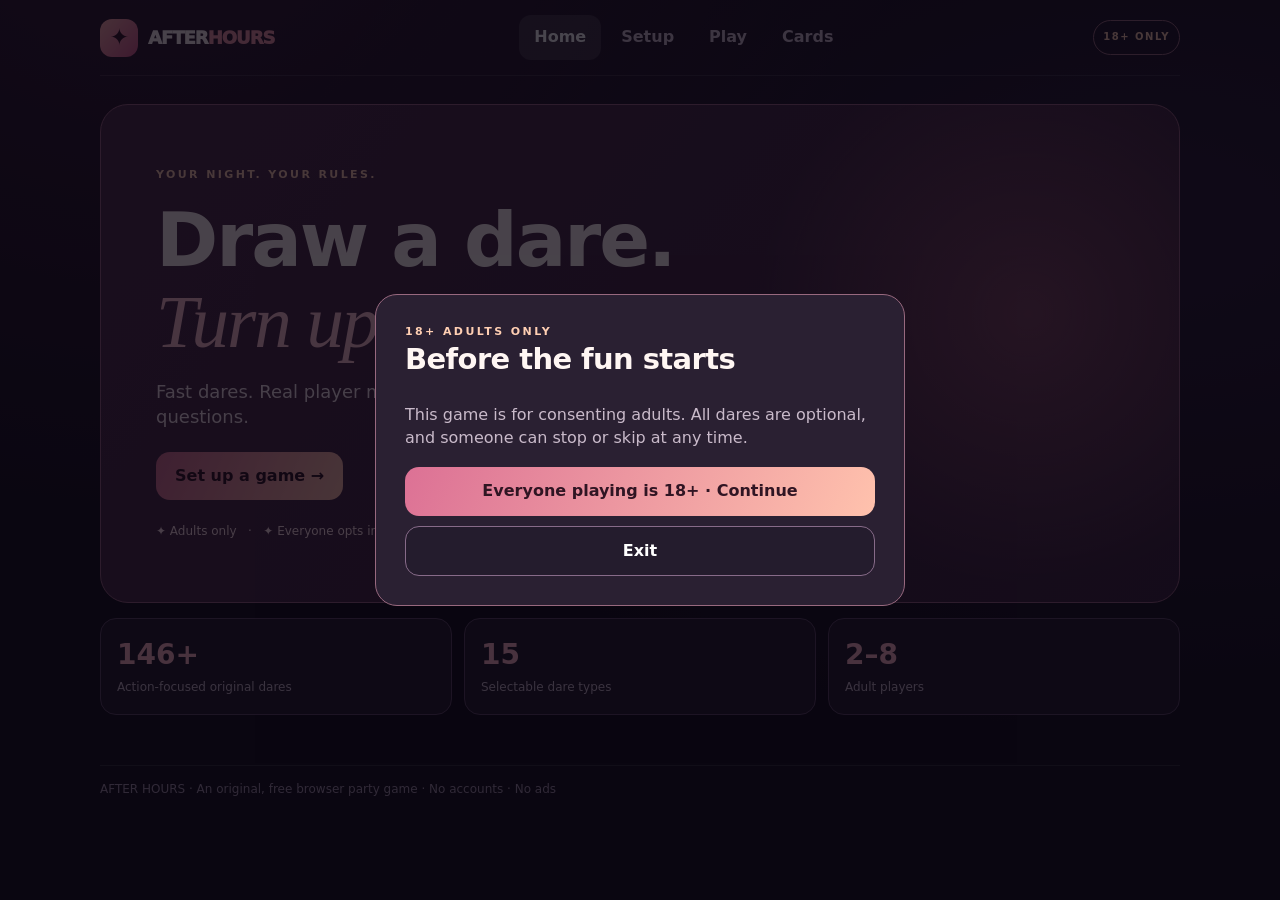
==== commit 9eab1cff: "Add files via upload" ====
--- a/index.html
+++ b/index.html
@@ -1,11 +1,26 @@
 <!doctype html>
-<html lang="en"><head><meta charset="utf-8"><meta name="viewport" content="width=device-width,initial-scale=1,viewport-fit=cover"><meta name="theme-color" content="#14101b"><meta name="color-scheme" content="dark"><title>After Hours — The Dare Game</title>
+<html lang="en"><head><meta charset="utf-8"><meta name="viewport" content="width=device-width,initial-scale=1,viewport-fit=cover"><meta name="theme-color" content="#14101b"><meta name="color-scheme" content="dark"><title>After Hours — The Dare Game v7</title>
 <style>
 :root{color-scheme:dark;--bg:#120f19;--panel:#231b2b;--panel2:#302239;--edge:#5b4763;--text:#fff6f3;--dim:#c9baca;--muted:#a595ac;--pink:#f297a8;--peach:#ffcfb3;--purple:#b79be4;--green:#8cddbd}*{box-sizing:border-box}html{scroll-behavior:auto}body{margin:0;background:radial-gradient(ellipse at 12% -16%,#5a2b5180,transparent 48%),radial-gradient(ellipse at 90% 25%,#3725459c,transparent 53%),var(--bg);color:var(--text);font:16px/1.42 system-ui,-apple-system,BlinkMacSystemFont,'Segoe UI',sans-serif;min-height:100vh}button,input,select,textarea{font:inherit}button{cursor:pointer;touch-action:manipulation}button:focus-visible,input:focus-visible,textarea:focus-visible,select:focus-visible{outline:2px solid var(--peach);outline-offset:3px}button:disabled{opacity:.45;cursor:not-allowed}[hidden]{display:none!important}.shell{width:min(1080px,calc(100% - 36px));margin:auto}header{height:76px;border-bottom:1px solid #ffffff1d;display:flex;align-items:center;justify-content:space-between;gap:12px}.logo{display:flex;align-items:center;gap:10px;font-weight:1000;letter-spacing:-1px;font-size:18px}.logo b{background:linear-gradient(130deg,#ffb2ae,#d65a8d);color:#341628;width:38px;height:38px;border-radius:12px;display:grid;place-items:center;font-size:23px}.logo em{font-style:normal;color:var(--pink)}header nav{display:flex;gap:5px}header nav button{border:0;color:#d4c2d3;background:transparent;border-radius:12px;padding:11px 15px;font-weight:750}header nav button.active,header nav button:hover{background:#ffffff20;color:white}.age{font-size:10px;letter-spacing:1.5px;border:1px solid #9a6b7f;border-radius:99px;padding:9px;color:var(--peach);font-weight:850}main{padding:28px 0 50px}.view{display:none}.view.active{display:block}h1,h2,h3,p{margin-top:0}h1{letter-spacing:-2px;font-size:clamp(32px,5vw,52px);line-height:1.08}h2{letter-spacing:-.6px}p{color:var(--dim)}.eyebrow{color:var(--peach);text-transform:uppercase;letter-spacing:2.4px;font-size:11px;font-weight:900}.btn{border:1px solid #876b89;background:#493550;color:white;font-weight:850;border-radius:14px;padding:13px 19px;min-height:48px}.btn:hover:not(:disabled){filter:brightness(1.1)}.btn.hot{background:linear-gradient(115deg,#dc7195,#ffc2ad);color:#301523;border:none}.btn.quiet{background:#241c2d}.btn.danger{border-color:#c8768c;background:#523146}.btn.sm{padding:8px 12px;min-height:38px;font-size:13px}.wide{width:100%}.panel{background:linear-gradient(150deg,#2a2031,#201926);border:1px solid var(--edge);border-radius:23px;padding:24px;box-shadow:0 15px 35px #06040924}.hero{padding:62px 55px;border:1px solid #9a6480;border-radius:28px;background:radial-gradient(circle at 86% 42%,#ef839654,transparent 28%),linear-gradient(130deg,#4e2d49,#3b243c);overflow:hidden}.hero h1{font-size:clamp(43px,6vw,75px);max-width:700px;margin:17px 0}.hero h1 em{font-style:italic;font-family:Georgia,serif;font-weight:450;color:#ffc4d0}.hero p{max-width:590px;color:#f8e7ee;font-size:18px}.hero-buttons{display:flex;gap:11px;flex-wrap:wrap;margin-top:22px}.metrics{display:grid;grid-template-columns:repeat(3,1fr);gap:12px;margin-top:15px}.metric{border:1px solid var(--edge);border-radius:16px;padding:16px;background:#241b2b}.metric strong{font-size:28px;color:#ffb7c4;display:block}.metric span{font-size:12px;color:var(--dim)}.head-row{display:flex;justify-content:space-between;align-items:end;gap:18px;margin-bottom:22px}.head-row h1{margin:8px 0}.setupgrid{display:grid;grid-template-columns:minmax(0,1.3fr) minmax(300px,.7fr);gap:17px;align-items:start}.stack{display:grid;gap:17px}.panel h2{margin-bottom:10px;font-size:21px}.sub{font-size:13px;margin-bottom:15px}.inputline{display:flex;gap:9px}.inputline input{flex:1;min-width:0}.field{display:grid;gap:6px;font-size:12px;color:#f3dbe5;font-weight:800}.input,.field input,.field select,.field textarea,.select{border:1px solid #756077;border-radius:11px;background:#130f1b;color:#fff;padding:11px;min-height:44px;width:100%}.field textarea{min-height:74px;resize:vertical}.people{display:grid;gap:9px;margin-top:14px}.person{background:#34273a;border:1px solid #715d78;border-radius:14px;overflow:hidden}.person summary{cursor:pointer;display:flex;align-items:center;gap:10px;list-style:none;padding:13px}.person summary::-webkit-details-marker{display:none}.avatar{display:grid;place-items:center;flex-shrink:0;background:#b75d85;color:white;border-radius:12px;width:39px;height:39px;font-weight:950}.person summary strong{display:block}.person summary small{display:block;color:var(--muted);font-size:11px;margin-top:2px}.person summary .chev{margin-left:auto;color:var(--peach)}.personbody{border-top:1px solid var(--edge);display:grid;gap:13px;padding:16px}.twocol{display:grid;grid-template-columns:1fr 1fr;gap:12px}.checkgrid{display:flex;flex-wrap:wrap;gap:7px}.checkpill{display:flex;align-items:center;gap:6px;cursor:pointer;background:#48364e;border:1px solid #79627c;border-radius:999px;padding:9px 12px;font-size:12px;font-weight:750;user-select:none}.checkpill input,.tick input{accent-color:var(--pink);height:16px;width:16px}.checkpill.off{opacity:.67}.tick{display:flex;align-items:center;gap:9px;font-size:13px;color:#ede4ed}.hint{background:#412f42;border:1px solid #7e5e72;border-radius:13px;padding:13px;color:#f0d9e2;font-size:13px}.hint.good{border-color:#40755f;color:#bdf4da;background:#203b35}.typebox{display:grid;grid-template-columns:repeat(2,minmax(0,1fr));gap:8px}.typebox label{border:1px solid #6c5369;border-radius:11px;padding:10px 11px;display:flex;align-items:center;gap:9px;background:#352739;font-size:13px;cursor:pointer}.typebox input{accent-color:#ed8eae}.selectrow{display:grid;grid-template-columns:1fr 1fr;gap:10px;margin:14px 0}.part-matrix{display:grid;gap:10px}.approval-item{border:1px solid #756079;border-radius:13px;background:#302338;padding:12px}.approval-item summary{cursor:pointer;font-size:13px;font-weight:850}.approval-content{display:flex;flex-wrap:wrap;gap:10px;padding-top:12px}.approval-content label{display:flex;align-items:center;gap:6px;font-size:13px}.approval-content input{accent-color:var(--pink)}.divider{height:1px;background:#ffffff21;margin:14px 0}.switcher{display:flex;flex-wrap:wrap;gap:8px}.switcher button{background:#2d2234;border:1px solid #795f80;color:#e7d5e8;border-radius:11px;min-height:42px;padding:9px 12px;font-weight:760;font-size:13px}.switcher button.selected{background:linear-gradient(120deg,#e689a2,#ffc2b2);color:#311b29;border-color:transparent}.launch{background:#422f43;padding:19px;border-radius:18px;border:1px solid #936780}.launch .btn{margin-top:12px}.playhud{display:flex;justify-content:space-between;align-items:center;gap:10px;padding-bottom:12px;flex-wrap:wrap}.playhud span{font-size:12px;font-weight:900;letter-spacing:1.3px;color:var(--peach);text-transform:uppercase}.playhud .actions{display:flex;gap:8px}.playarea{max-width:760px;margin:8px auto}.rolebar{display:grid;grid-template-columns:1fr auto 1fr;gap:12px;background:#2d2234;border:1px solid #815f7a;border-radius:19px 19px 0 0;padding:15px 18px;align-items:center}.rolebar .role{font-size:10px;letter-spacing:1.6px;font-weight:900;color:var(--peach)}.rolebar .name{font-size:clamp(20px,3.2vw,29px);font-weight:950;letter-spacing:-.7px;line-height:1.15;margin-top:5px}.rolebar .via{color:#d6b8cb;font-size:12px;margin-top:4px}.versus{font-size:29px;color:var(--pink)}.dare{border:1px solid #ad779a;background:radial-gradient(circle at 80% 12%,#b25e85a1,transparent 52%),linear-gradient(135deg,#5d3551,#3a2747);border-radius:0 0 24px 24px;padding:27px 28px 25px;min-height:405px;box-shadow:0 20px 40px #07051046}.cardtop{display:flex;justify-content:space-between;align-items:center;gap:8px}.chip{border:1px solid #f3c2cb73;border-radius:99px;padding:7px 11px;color:#fff0f1;font-size:11px;font-weight:900;letter-spacing:.8px}.cardbody{display:grid;grid-template-columns:1.5fr 1fr;gap:14px;align-items:center;min-height:240px}.cardbody h2{font-size:clamp(27px,4vw,41px);letter-spacing:-1.2px;line-height:1.2;margin:0}.cardbody p{font-size:14px;color:#ffe0e8;margin-top:14px}.sketch{padding:10px;display:grid;place-items:center;max-height:245px;min-height:175px;overflow:hidden}.sketch svg{width:100%;max-width:245px;height:auto}.note{border-top:1px solid #f7d4e153;padding-top:12px;color:#fff0f1;font-size:12px}.drawarea{margin-top:14px;display:grid;grid-template-columns:1fr 1fr 1.3fr;gap:9px}.drawarea .btn{min-height:55px}.timerrow{display:flex;justify-content:center;gap:9px;align-items:center;flex-wrap:wrap;margin:14px 0}.timerrow b{min-width:65px;text-align:center;color:#ffbbca;font-size:23px;font-variant-numeric:tabular-nums}.timerrow .btn{min-height:40px;font-size:13px;padding:8px 12px}.progress{color:var(--muted);font-size:12px;text-align:center}.progress em{font-style:normal;color:var(--peach)}.playtypes{margin:14px auto;max-width:760px;background:#271d2e;padding:13px;border:1px solid #654e69;border-radius:13px;display:flex;align-items:center;gap:11px;justify-content:space-between}.playtypes label{font-size:13px;font-weight:800}.playtypes select{min-width:0}.playtypes #heatDuringGame{width:115px}.playtypes select{max-width:230px}.empty{background:#2d2435;border:1px solid #946e84;border-radius:18px;padding:25px;text-align:center}.empty h2{font-size:25px}.librarygrid{display:grid;grid-template-columns:repeat(3,minmax(0,1fr));gap:11px}.minicard{background:#2d2235;border:1px solid #6f5674;border-radius:14px;padding:16px;min-height:155px}.minicard small{font-size:10px;color:var(--peach);letter-spacing:1px;text-transform:uppercase;font-weight:900}.minicard h3{margin:9px 0;font-size:17px;line-height:1.3}.minicard p{font-size:12px}.libcontrols{display:flex;gap:9px;flex-wrap:wrap;align-items:center;margin-bottom:15px}.libcontrols>*{flex:1;min-width:180px}.customgrid{display:grid;grid-template-columns:repeat(2,1fr);gap:10px}.customgrid .fullspan{grid-column:1/-1}.modal{position:fixed;inset:0;background:#07030ebc;z-index:10;display:grid;place-items:center;padding:20px}.modalcontent{background:#2a2032;border:1px solid #98697f;border-radius:22px;padding:29px;max-width:530px;width:100%;max-height:90vh;overflow:auto}.modalcontent h2{font-size:29px}.modalactions{display:flex;gap:10px;flex-wrap:wrap;margin-top:17px}.toast{position:fixed;bottom:22px;left:50%;transform:translateX(-50%);z-index:30;background:#4e364e;color:white;border:1px solid #d6a6ba;border-radius:12px;padding:13px 18px;box-shadow:0 10px 28px #0007;max-width:90vw;display:none}.toast.show{display:block}.foot{font-size:12px;color:var(--muted);border-top:1px solid #ffffff1f;padding:15px 0 30px}.hideonplay{display:block}body.playing .hideonplay{display:none}.mobile-nav{display:none}@media(max-width:760px){.shell{width:min(100% - 24px,700px)}header{height:66px}.age{display:none}header nav{display:none}main{padding:18px 0 72px}.hero{padding:38px 25px}.hero h1{font-size:45px;letter-spacing:-1.3px}.metrics{grid-template-columns:repeat(3,1fr);gap:6px}.metric{padding:11px}.metric strong{font-size:22px}.metric span{font-size:10px}.setupgrid{grid-template-columns:1fr}.panel{padding:18px}.head-row h1{font-size:36px}.rolebar{padding:12px}.rolebar .name{font-size:20px}.dare{padding:18px;min-height:370px}.cardbody{grid-template-columns:1fr;gap:5px;min-height:240px}.cardbody h2{font-size:30px}.sketch{min-height:100px;max-height:150px;padding:0}.sketch svg{max-width:160px;max-height:146px}.drawarea{gap:6px}.drawarea .btn{padding:12px 7px;font-size:13px}.librarygrid{grid-template-columns:1fr 1fr}.mobile-nav{display:grid;grid-template-columns:repeat(4,1fr);position:fixed;bottom:0;left:0;right:0;z-index:8;background:#170f1df4;backdrop-filter:blur(14px);border-top:1px solid #ffffff31;padding:8px 7px max(8px,env(safe-area-inset-bottom))}.mobile-nav button{background:none;border:0;border-radius:11px;padding:9px 1px;color:#d9c1d4;font-weight:800;font-size:12px}.mobile-nav button.active{background:#4b3349;color:#ffbbd2}.drawarea{position:sticky;bottom:67px;z-index:4;background:#170f1df0;padding:7px;border-radius:14px;border:1px solid #654e69}.playtypes{margin-top:11px}}@media(max-width:390px){.twocol,.selectrow,.typebox{grid-template-columns:1fr}.librarygrid{grid-template-columns:1fr}}@media(prefers-reduced-motion:reduce){*{animation:none!important;transition:none!important}}
-</style></head><body><header class="shell"><div class="logo"><b>✦</b><span>AFTER<em>HOURS</em></span></div><nav><button data-nav="home">Home</button><button data-nav="setup">Setup</button><button data-nav="play">Play</button><button data-nav="cards">Cards</button></nav><span class="age">18+ ONLY</span></header><main class="shell"><section class="view" id="view-home"><div class="hero"><div class="eyebrow">Your night. Your rules.</div><h1>Draw a dare.<br><em>Turn up the heat.</em></h1><p>One card at a time. Real player assignments, private preferences, bold dares, and no awkward setup.</p><div class="hero-buttons"><button class="btn hot" data-nav="setup">Set up a game →</button><button class="btn quiet" id="resume" data-nav="play" hidden>Resume game</button></div><div style="margin-top:23px;font-size:12px;color:#ffe2e8">✦ Adults only &nbsp; · &nbsp; ✦ Everyone opts in &nbsp; · &nbsp; ✦ Local to your device</div></div><div class="metrics"><div class="metric"><strong id="cardTotal">–</strong><span>Original built-in dares</span></div><div class="metric"><strong>15</strong><span>Selectable dare types</span></div><div class="metric"><strong>2–8</strong><span>Adult players</span></div></div></section>
-<section class="view" id="view-setup"><div class="head-row"><div><div class="eyebrow">Step 1 · Get everyone ready</div><h1>Set up your night.</h1><p>Only players you add will appear. No partners assigned automatically.</p></div></div><div class="setupgrid"><div class="stack"><div class="panel"><h2>Players & couples</h2><p class="sub">Add 2–8 adults. Open each person to choose their comfort, partner and dare types.</p><form class="inputline" id="addForm"><input id="newName" class="input" maxlength="30" placeholder="Enter a player's name" aria-label="New player name" required><button type="submit" class="btn hot">+ Add</button></form><div class="people" id="playerList"></div></div><div class="panel"><h2>Who can be matched?</h2><p class="sub">Couples can stay together, or individual guests can mutually approve other matches. Approvals never imply consent to an actual dare.</p><div class="part-matrix" id="coupleRules"></div><div class="divider"></div><div class="part-matrix" id="approvals"></div></div></div><div class="stack"><div class="panel"><div class="eyebrow">Step 2 · Choose the vibe</div><h2 style="margin-top:8px">Where do we start?</h2><div class="switcher" id="heatOptions"><button data-heat="1">① Warm</button><button data-heat="2">② Hot</button><button data-heat="3">③ Wild</button></div><p class="sub" style="margin-top:10px">Select Wild to start directly with adventurous cards—no icebreakers required.</p><div class="divider"></div><h2>Types of dare</h2><p class="sub">Choose categories for tonight. Players must also individually opt in.</p><div class="typebox" id="globalTypes"></div><div class="selectrow"><label class="field">Card style<select id="styleSelect"><option value="short">Quick dares only</option><option value="all">All cards</option></select></label><label class="field">Timer<select id="durationSelect"><option value="0">Off</option><option value="30">30 seconds</option><option value="60">60 seconds</option></select></label></div><label class="tick"><input id="mixSelect" type="checkbox"> Allow matches outside couples (requires both approvals)</label></div><div class="launch"><div class="eyebrow">Step 3 · Play</div><h2 style="margin:7px 0">Ready to draw?</h2><div id="eligibleMsg" class="hint">Add players to see eligible cards.</div><button id="startGame" class="btn hot wide" disabled>Start game →</button><p style="font-size:12px;margin:10px 0 0">Each card names who's up and who's involved. Anyone can skip—no explanation or penalty.</p></div></div></div></section>
-<section class="view" id="view-play"><div class="playarea"><div class="playhud"><span id="roundLabel">YOUR TURN</span><div class="actions"><button class="btn quiet sm" data-nav="setup">Edit setup</button><button class="btn danger sm" id="endGame">End game</button></div></div><div id="activeGameplay"><div class="rolebar"><div><div class="role">WHO'S UP</div><div class="name" id="actorName">—</div><div class="via" id="actorDetail">Current player</div></div><div class="versus">✦</div><div><div class="role">WITH WHOM</div><div class="name" id="targetName">—</div><div class="via" id="targetDetail">Assigned partner</div></div></div><article class="dare" aria-live="polite"><div class="cardtop"><span class="chip" id="cardType">NEXT DARE</span><span class="chip" id="cardHeat">AFTER HOURS</span></div><div class="cardbody"><div><h2 id="cardText">Start a game to draw.</h2><p id="cardHint">Every dare is optional.</p></div><div class="sketch" id="cardArt" aria-label="Illustrated example"></div></div><div class="note">✧ Check in before any physical challenge. Anyone can skip for any reason.</div></article><div class="drawarea"><button class="btn quiet" id="skipDare">Skip</button><button class="btn" id="redrawDare">Different dare</button><button class="btn hot" id="completeDare">✓ We did it</button></div><div class="timerrow"><button class="btn sm quiet" id="timerStart">▶ Start</button><button class="btn sm quiet" id="timerReset">↺ Reset</button><b id="timerClock">00:30</b><span class="progress" id="scoreLine"></span></div><div class="playtypes"><label for="heatDuringGame">Heat</label><select class="select" id="heatDuringGame"><option value="1">Warm</option><option value="2">Hot</option><option value="3">Wild</option></select><label for="focusType">Dare type</label><select class="select" id="focusType"></select></div><div id="playNotice" class="hint" hidden></div><p class="progress" id="gameProgress">One dare at a time · No pressure.</p></div><div id="playEmpty" class="empty" hidden><h2>No eligible dares for that combination.</h2><p id="emptyDetail">Try changing dare types or player approvals.</p><button class="btn hot" data-nav="setup">Change preferences</button><button class="btn quiet" id="showAllTypes">Show all selected types</button></div></div></section>
-<section class="view" id="view-cards"><div class="head-row"><div><div class="eyebrow">Your personal card deck</div><h1>All the dares.</h1><p>Original built-in cards and private custom cards. The original Jade deck is not copied.</p></div><button class="btn hot" id="newCustom">+ Custom dare</button></div><div class="libcontrols"><select class="select" id="libType"></select><select class="select" id="libLevel"><option value="0">Every intensity</option><option value="1">Warm</option><option value="2">Hot</option><option value="3">Wild</option></select><input class="input" id="libSearch" placeholder="Search dares..."></div><p id="libCount" class="sub"></p><div class="librarygrid" id="libCards"></div><div style="text-align:center;margin:20px"><button id="moreCards" class="btn">Show more cards</button></div></section>
+\n/* v7 · action-first, card-forward display */
+.playarea{max-width:860px}
+.playhud{padding-bottom:15px}
+.rolebar{background:#21182a;border:1px solid #a46b90;border-bottom:none;padding:18px 22px}
+.rolebar .role{color:#ffcad4;font-size:11px}
+.rolebar .name{font-size:clamp(23px,3.5vw,34px)}
+.dare{min-height:360px;padding:24px 30px 18px;background:radial-gradient(circle at 83% 30%,#ad597b73,transparent 44%),linear-gradient(135deg,#6a3655,#35223d)}
+.cardbody{grid-template-columns:1.45fr .9fr;min-height:230px}
+.cardbody h2{font-size:clamp(29px,3.4vw,41px);font-weight:900;line-height:1.15;max-width:22ch}
+.cardbody p{font-size:12px;text-transform:uppercase;letter-spacing:.65px;font-weight:800;color:#ffc7da}
+.sketch svg{max-width:255px}
+.drawarea{grid-template-columns:1fr 1.15fr 1.3fr}
+.drawarea button{font-size:15px}
+@media(max-width:760px){body.playing .mobile-nav{display:none}.drawarea{bottom:max(8px,env(safe-area-inset-bottom));}.dare{padding:17px 18px 14px;min-height:360px}.rolebar{padding:12px 15px}.cardbody{grid-template-columns:1fr 130px;min-height:240px;gap:0}.cardbody h2{font-size:clamp(25px,7vw,36px);max-width:14ch}.sketch{min-height:125px;max-height:185px}.sketch svg{max-width:135px;max-height:170px}.drawarea{grid-template-columns:.8fr 1.2fr 1.2fr}.drawarea .btn{padding:9px 4px;font-size:12px}.playtypes{flex-wrap:wrap}.playtypes select{max-width:210px}}
+@media(max-width:430px){.cardbody{grid-template-columns:1fr;gap:0}.cardbody h2{max-width:none}.sketch{min-height:80px;max-height:140px}.sketch svg{max-width:136px}.dare{min-height:360px}}
+</style></head><body><header class="shell"><div class="logo"><b>✦</b><span>AFTER<em>HOURS</em></span></div><nav><button data-nav="home">Home</button><button data-nav="setup">Setup</button><button data-nav="play">Play</button><button data-nav="cards">Cards</button></nav><span class="age">18+ ONLY</span></header><main class="shell"><section class="view" id="view-home"><div class="hero"><div class="eyebrow">Your night. Your rules.</div><h1>Draw a dare.<br><em>Turn up the heat.</em></h1><p>Fast dares. Real player matchups. No essays or awkward questions.</p><div class="hero-buttons"><button class="btn hot" data-nav="setup">Set up a game →</button><button class="btn quiet" id="resume" data-nav="play" hidden>Resume game</button></div><div style="margin-top:23px;font-size:12px;color:#ffe2e8">✦ Adults only &nbsp; · &nbsp; ✦ Everyone opts in &nbsp; · &nbsp; ✦ Local to your device</div></div><div class="metrics"><div class="metric"><strong id="cardTotal">–</strong><span>Action-focused original dares</span></div><div class="metric"><strong>15</strong><span>Selectable dare types</span></div><div class="metric"><strong>2–8</strong><span>Adult players</span></div></div></section>
+<section class="view" id="view-setup"><div class="head-row"><div><div class="eyebrow">Step 1 · Get everyone ready</div><h1>Set up your night.</h1><p>Only players you add will appear. No partners assigned automatically.</p></div></div><div class="setupgrid"><div class="stack"><div class="panel"><h2>Players & couples</h2><p class="sub">Add 2–8 adults. Open each person to choose their comfort, partner and dare types.</p><form class="inputline" id="addForm"><input id="newName" class="input" maxlength="30" placeholder="Enter a player's name" aria-label="New player name" required><button type="submit" class="btn hot">+ Add</button></form><div class="people" id="playerList"></div></div><div class="panel"><h2>Who can be matched?</h2><p class="sub">Couples can stay together, or individual guests can mutually approve other matches. Approvals never imply consent to an actual dare.</p><div class="part-matrix" id="coupleRules"></div><div class="divider"></div><div class="part-matrix" id="approvals"></div></div></div><div class="stack"><div class="panel"><div class="eyebrow">Step 2 · Choose the vibe</div><h2 style="margin-top:8px">Where do we start?</h2><div class="switcher" id="heatOptions"><button data-heat="1">① Warm</button><button data-heat="2">② Hot</button><button data-heat="3">③ Wild</button></div><p class="sub" style="margin-top:10px">Select Wild to start directly with adventurous cards—no icebreakers required.</p><div class="divider"></div><h2>Types of dare</h2><p class="sub">Choose categories for tonight. Players must also individually opt in. Sex-act categories use your own private cards; built-in dares focus on kissing, touch, teasing and striptease.</p><div class="typebox" id="globalTypes"></div><div class="selectrow"><label class="field">Card style<select id="styleSelect"><option value="short">Quick physical dares</option><option value="all">All cards</option></select></label><label class="field">Timer<select id="durationSelect"><option value="0">Off</option><option value="30">30 seconds</option><option value="60">60 seconds</option></select></label></div><label class="tick"><input id="mixSelect" type="checkbox"> Allow matches outside couples (requires both approvals)</label></div><div class="launch"><div class="eyebrow">Step 3 · Play</div><h2 style="margin:7px 0">Ready to draw?</h2><div id="eligibleMsg" class="hint">Add players to see eligible cards.</div><button id="startGame" class="btn hot wide" disabled>Draw your first dare →</button><p style="font-size:12px;margin:10px 0 0">Each card names who's up and who's involved. Anyone can skip—no explanation or penalty.</p></div></div></div></section>
+<section class="view" id="view-play"><div class="playarea"><div class="playhud"><span id="roundLabel">YOUR TURN</span><div class="actions"><button class="btn quiet sm" data-nav="setup">Edit setup</button><button class="btn danger sm" id="endGame">End game</button></div></div><div id="activeGameplay"><div class="rolebar"><div><div class="role">WHO'S UP</div><div class="name" id="actorName">—</div><div class="via" id="actorDetail">Current player</div></div><div class="versus">✦</div><div><div class="role">WITH WHOM</div><div class="name" id="targetName">—</div><div class="via" id="targetDetail">Assigned partner</div></div></div><article class="dare" aria-live="polite"><div class="cardtop"><span class="chip" id="cardType">NEXT DARE</span><span class="chip" id="cardHeat">AFTER HOURS</span></div><div class="cardbody"><div><h2 id="cardText">Press Draw your first dare in Setup.</h2><p id="cardHint">Get ready to draw.</p></div><div class="sketch" id="cardArt" aria-label="Illustrated example"></div></div><div class="note">✧ 18+ · Ask first · Skip anytime</div></article><div class="drawarea"><button class="btn quiet" id="skipDare">Skip</button><button class="btn" id="redrawDare">↻ Draw again</button><button class="btn hot" id="completeDare">✓ Next dare</button></div><div class="timerrow"><button class="btn sm quiet" id="timerStart">▶ Start</button><button class="btn sm quiet" id="timerReset">↺ Reset</button><b id="timerClock">00:30</b><span class="progress" id="scoreLine"></span></div><div class="playtypes"><label for="heatDuringGame">Heat</label><select class="select" id="heatDuringGame"><option value="1">Warm</option><option value="2">Hot</option><option value="3">Wild</option></select><label for="focusType">Dare type</label><select class="select" id="focusType"></select></div><div id="playNotice" class="hint" hidden></div><p class="progress" id="gameProgress">One dare at a time · No pressure.</p></div><div id="playEmpty" class="empty" hidden><h2>No eligible dares for that combination.</h2><p id="emptyDetail">Try changing dare types or player approvals.</p><button class="btn hot" data-nav="setup">Change preferences</button><button class="btn quiet" id="showAllTypes">Show all selected types</button></div></div></section>
+<section class="view" id="view-cards"><div class="head-row"><div><div class="eyebrow">Your personal card deck</div><h1>All the dares.</h1><p>Original action-first dares, plus your private custom cards.</p></div><button class="btn hot" id="newCustom">+ Custom dare</button></div><div class="libcontrols"><select class="select" id="libType"></select><select class="select" id="libLevel"><option value="0">Every intensity</option><option value="1">Warm</option><option value="2">Hot</option><option value="3">Wild</option></select><input class="input" id="libSearch" placeholder="Search dares..."></div><p id="libCount" class="sub"></p><div class="librarygrid" id="libCards"></div><div style="text-align:center;margin:20px"><button id="moreCards" class="btn">Show more cards</button></div></section>
 <section class="view" id="view-settings"><div class="head-row"><div><div class="eyebrow">Private, by design</div><h1>Settings & backups.</h1></div></div><div class="panel stack"><h2>Keep your cards & players</h2><p>Your data lives in this browser only. Export to move it between your Mac, PC, and iPhone. Public hosting doesn't sync data.</p><div class="hero-buttons"><button id="exportBackup" class="btn">Export backup JSON</button><label class="btn quiet" for="importBackup">Import backup JSON</label><input type="file" accept="application/json,.json" id="importBackup" hidden><button id="clearAll" class="btn danger">Clear this device</button></div><div class="divider"></div><h2>How to play</h2><p>Add players, select their available dare types and link couples if you want. Then choose an intensity and start the game. The game rotates who's up, selects a compatible partner when needed, and shows an illustration where helpful. Choose Complete, Different dare or Skip to move forward. No one is required to do anything.</p><p style="font-size:12px">Only adults aged 18+. The game isn't a substitute for an explicit agreement, and consent can be withdrawn anytime.</p></div></section></main><footer class="shell foot hideonplay">AFTER HOURS · An original, free browser party game · No accounts · No ads</footer><nav class="mobile-nav"><button data-nav="home">Home</button><button data-nav="setup">Setup</button><button data-nav="play">Play</button><button data-nav="cards">Cards</button></nav>
 <div id="ageModal" class="modal" hidden><div class="modalcontent"><div class="eyebrow">18+ adults only</div><h2>Before the fun starts</h2><p>This game is for consenting adults. All dares are optional, and someone can stop or skip at any time.</p><div class="modalactions"><button class="btn hot wide" id="ageYes">Everyone playing is 18+ · Continue</button><button class="btn quiet wide" id="ageNo">Exit</button></div></div></div>
 <div id="customModal" class="modal" hidden><div class="modalcontent"><div class="eyebrow">Private custom card</div><h2>Write your own dare</h2><form id="customForm" class="stack"><label class="field">Challenge text<textarea id="customText" maxlength="500" required placeholder="A short dare... (visible only on this device)"></textarea></label><div class="customgrid"><label class="field">Type<select id="customType"></select></label><label class="field">Intensity<select id="customLevel"><option value="1">Warm</option><option value="2">Hot</option><option value="3">Wild</option></select></label><label class="field">Who plays?<select id="customKind"><option value="solo">One player</option><option value="pair">Player and approved partner</option></select></label><label class="field">Illustration<select id="customArt"><option value="spark">Abstract</option><option value="kiss">Kiss</option><option value="dance">Dance</option><option value="touch">Touch</option><option value="strip">Outfit</option><option value="talk">Conversation</option></select></label></div><div class="modalactions"><button type="submit" class="btn hot">Save private card</button><button type="button" class="btn quiet" id="closeCustom">Cancel</button></div></form></div></div><div class="toast" role="status" id="toast"></div>
@@ -15,150 +30,163 @@
 const TYPEKEYS=Object.keys(TYPES),ADULT=new Set(['strip','nudity','toys','kink','sex','oral','anal']);
 const LEVELS=['','Warm','Hot','Wild'];
 const RAW = `
-flirt|1|solo|talk|Deliver your most outrageous pickup line with a straight face.
-flirt|1|pair|talk|Give your partner three compliments in ten seconds.
-flirt|1|pair|talk|Hold eye contact until someone smiles.
-flirt|1|solo|talk|Model your best confident entrance into the room.
-flirt|1|pair|talk|Guess what first caught your partner's attention.
-flirt|1|solo|dance|Choose your most irresistible walk and show it off.
-flirt|1|pair|talk|Deliver a compliment in your smoothest movie-star voice.
-flirt|1|solo|talk|Name a song that makes you feel attractive.
-flirt|2|pair|talk|Whisper the boldest compliment you can comfortably give.
-flirt|2|pair|touch|Move closer and let the chemistry do the talking for 20 seconds.
-flirt|2|solo|dance|Strike three poses for an imaginary photo shoot.
-flirt|2|pair|talk|Ask your partner for a flirty challenge they would enjoy.
-flirt|2|pair|talk|Share one non-obvious thing you find irresistible.
-flirt|2|solo|talk|Deliver an outrageously dramatic invitation to a date.
-flirt|3|pair|talk|Tell your partner one adventurous thing you would enjoy exploring together.
-flirt|3|pair|talk|Give your partner one very bold but respectful invitation.
-flirt|3|solo|dance|Take a confident victory lap around the room.
-flirt|3|pair|talk|Make a one-sentence proposal for your ideal after-hours date.
-kiss|1|pair|kiss|Share a quick kiss if you both want one.
-kiss|1|pair|kiss|Choose between a forehead kiss and a cheek kiss.
-kiss|1|pair|kiss|Exchange one sweet kiss and one compliment.
-kiss|1|pair|kiss|Kiss a hand with exaggerated old-fashioned charm.
-kiss|2|pair|kiss|Share a slow kiss for ten seconds.
-kiss|2|pair|kiss|Trade two kisses and a smile.
-kiss|2|pair|kiss|Let your partner choose where they welcome a kiss above the shoulders.
-kiss|2|pair|kiss|Share a kiss while holding hands.
-kiss|2|pair|kiss|Pause, hold eye contact, then share a kiss.
-kiss|2|pair|kiss|Try a movie-worthy romantic kiss, if both agree.
-kiss|3|pair|kiss|Ask your partner how intense a kiss they would like, then follow their lead.
-kiss|3|pair|kiss|Give a long, lingering kiss with a mutually agreed stopping point.
-kiss|3|pair|kiss|Share a spontaneous kiss after a whispered compliment.
-kiss|3|pair|kiss|Take turns initiating a kiss, with a clear yes each time.
-touch|1|pair|touch|Hold hands for thirty seconds.
-touch|1|pair|touch|Give a warm, ten-second hug.
-touch|1|pair|touch|Trace a heart on a willing partner's palm.
-touch|1|pair|touch|Sit shoulder to shoulder until the next turn.
-touch|2|pair|touch|Offer a slow back scratch if requested.
-touch|2|pair|touch|Swap a warm embrace for thirty seconds.
-touch|2|pair|touch|Let your partner guide your hands to a comfortable shoulder hold.
-touch|2|pair|touch|Share a playful spin, then freeze for a pose.
-touch|2|pair|touch|Rest your forehead against your partner's for fifteen seconds.
-touch|3|pair|touch|Ask your partner what non-intimate touch feels best and offer it.
-touch|3|pair|touch|Try a slow embrace with a countdown from twenty.
-touch|3|pair|touch|Sit close together and let your partner set the distance.
-dance|1|solo|dance|Dance for fifteen seconds with no music.
-dance|1|pair|dance|Take a dramatic slow-dance bow.
-dance|1|pair|dance|Spin your partner once if they agree.
-dance|1|solo|dance|Invent a dance move and give it a name.
-dance|1|solo|dance|Strike an over-the-top runway pose.
-dance|2|pair|dance|Share a slow dance for thirty seconds.
-dance|2|solo|dance|Perform a playful twenty-second dance solo.
-dance|2|pair|dance|Mirror your partner's dance moves for twenty seconds.
-dance|2|pair|dance|Lead an imaginary ballroom dance across the room.
-dance|2|solo|dance|Dance like you're in the final scene of a music video.
-dance|3|solo|dance|Give a confident private-stage dance for thirty seconds.
-dance|3|pair|dance|Invite your partner to a close slow dance, if welcomed.
-dance|3|pair|dance|Take turns leading a sensual but non-graphic dance.
-dance|3|solo|dance|Make an unforgettable grand entrance with a dance.
-massage|1|pair|touch|Offer a thirty-second hand massage.
-massage|1|pair|touch|Give a quick shoulder rub if welcomed.
-massage|1|pair|touch|Swap a gentle palm massage.
-massage|2|pair|touch|Give a sixty-second shoulder massage.
-massage|2|pair|touch|Take turns offering a relaxing hand massage.
-massage|2|pair|touch|Ask your partner where a brief massage would feel comfortable.
-massage|2|pair|touch|Give a slow neck-and-shoulder massage if requested.
-massage|3|pair|touch|Let your partner choose a comfortable massage for one minute.
-massage|3|pair|touch|Offer a longer relaxing back massage if welcomed.
-massage|3|pair|touch|Take turns directing a one-minute massage without speaking.
-strip|2|solo|strip|Remove an optional outer layer of clothing, or pass.
-strip|2|solo|strip|Show off your outfit with a dramatic runway walk.
-strip|2|solo|strip|Choose one accessory to remove with theatrical flair.
-strip|2|solo|strip|Give a playful twenty-second tease-dance, remaining as dressed as you choose.
-strip|2|pair|strip|Have your partner nominate an accessory you may choose to remove.
-strip|2|solo|strip|Trade your jacket for your boldest pose.
-strip|3|solo|strip|Perform a confident, optional striptease at your own comfort level.
-strip|3|solo|strip|Choose one clothing layer to remove, if comfortable, and strike a pose.
-strip|3|pair|strip|Invite your partner to choose a song for an optional striptease.
-strip|3|solo|strip|Do a dramatic silhouette dance behind a sheet or doorway.
-strip|3|solo|strip|Model your favorite look, with as much or as little clothing as you choose.
-strip|3|pair|strip|Make a playful outfit-change challenge together, if both want to.
-nudity|3|solo|strip|Choose whether you're comfortable with an optional clothing-free pose in private.
-nudity|3|solo|strip|Offer a confident outfit reveal at your own chosen comfort level.
-nudity|3|pair|strip|Discuss whether a private clothing-optional challenge appeals to you both.
-nudity|3|solo|spark|Set your own clothing boundary for the rest of the game.
-nudity|3|pair|talk|Ask your partner whether a more revealing look would feel comfortable.
-nudity|3|solo|strip|Choose a silhouette pose and decide your own level of coverage.
-roleplay|1|pair|talk|Invent ridiculous secret-agent names for each other.
-roleplay|1|solo|talk|Play a charming bartender for fifteen seconds.
-roleplay|1|pair|talk|Act out a first-date introduction as strangers.
-roleplay|2|pair|talk|Pretend you're meeting at a glamorous masked ball.
-roleplay|2|pair|dance|Stage a flirtatious reunion after a long voyage.
-roleplay|2|solo|talk|Give a dramatic romance-movie monologue.
-roleplay|2|pair|talk|Act out a playful scene where one person asks the other to dance.
-roleplay|3|pair|talk|Pick a fictional couple and improvise their big reunion.
-roleplay|3|pair|talk|Describe a fantasy vacation as characters in a movie.
-roleplay|3|pair|talk|Invent a flirtatious roleplay scenario you both would enjoy.
-toys|3|pair|spark|Choose an adult accessory you might both enjoy discussing, without using it in the game.
-toys|3|pair|talk|Share one accessory that interests you and one boundary.
-toys|3|pair|spark|Agree on whether accessories are in or out for tonight.
-toys|3|solo|spark|Name one accessory category you're comfortable considering.
-kink|3|pair|talk|Discuss one playful boundary you want to keep in place.
-kink|3|pair|talk|Choose a stop word and a check-in signal before any adventurous activity.
-kink|3|pair|talk|Share a non-graphic power-play scenario that interests you both.
-kink|3|solo|talk|Name a firm boundary without having to explain it.
-sex|3|pair|heart|Privately agree whether you'd like a more intimate activity later, outside the game.
-sex|3|pair|heart|Take a moment to check in about shared desires and limits.
-sex|3|pair|heart|Decide together whether this category is part of tonight's plans.
-sex|3|pair|heart|Ask your partner what would help them feel comfortable and connected.
-oral|3|pair|heart|Check in together about whether this private category is welcomed.
-oral|3|pair|heart|Set clear boundaries for this category before proceeding privately.
-anal|3|pair|heart|Discuss whether this category is within both people's boundaries.
-anal|3|pair|heart|Make a mutual, pressure-free decision about this private category.
-party|1|solo|talk|Let the room choose a nickname for your next turn.
-party|1|solo|dance|Pose like you're on the cover of a fashion magazine.
-party|1|solo|talk|Guess which player is the best secret keeper.
-party|1|solo|dance|Do a victory dance for surviving your last dare.
-party|1|solo|talk|Give an award speech for being the night's best flirt.
-party|2|solo|dance|Act out a silent romantic movie scene for others to guess.
-party|2|solo|talk|Invite someone to pick a daring new nickname for you.
-party|2|solo|talk|Reveal which fictional character you'd love to date.
-party|2|solo|dance|Perform a ten-second dance battle against an invisible opponent.
-party|3|solo|talk|Let the group name a bold but respectful challenge for you to consider.
-party|3|solo|dance|Strike your most scandalously dramatic pose.
-party|3|solo|talk|Say the boldest pickup line you can deliver without laughing.
-talk|1|solo|talk|Name an unexpected quality you find attractive.
-talk|1|solo|talk|Say your most unforgettable first-date story in one sentence.
-talk|1|solo|talk|Name your biggest green flag in a relationship.
-talk|2|solo|talk|Describe the most romantic surprise you've ever received.
-talk|2|solo|talk|What tiny gesture instantly makes you feel wanted?
-talk|2|pair|talk|Ask your partner one flirty question you've never asked before.
-talk|3|solo|talk|Share one adventurous but non-graphic fantasy you'd be comfortable discussing.
-talk|3|pair|talk|Tell your partner something romantic you'd like to try together.
-talk|3|solo|talk|Reveal one boundary you feel proud of setting.
+flirt|1|solo|pose|Give the room your most confident runway walk.
+flirt|1|pair|eyes|Hold eye contact for 15 seconds without laughing.
+flirt|1|pair|pose|Strike a dramatic red-carpet pose together.
+flirt|1|solo|dance|Show off your best flirtatious dance move.
+flirt|1|pair|whisper|Whisper a bold compliment into your partner's ear.
+flirt|1|pair|eyes|Stand face-to-face and let the other person make you smile.
+flirt|1|pair|dance|Invite your partner to a 20-second slow dance.
+flirt|1|solo|pose|Give an exaggerated wink and your best come-hither gesture.
+flirt|2|pair|lap|Sit beside your partner, lean close, and flirt for 30 seconds.
+flirt|2|pair|whisper|Whisper your best pickup line right beside their ear.
+flirt|2|pair|eyes|Keep your faces inches apart for 15 seconds—no kissing.
+flirt|2|pair|dance|Pull your partner into a 30-second close dance.
+flirt|2|solo|dance|Give the room a confident 20-second tease dance.
+flirt|2|pair|hands|Trace the letters of a flirty message on their palm.
+flirt|2|pair|kiss|End a 20-second staring contest with a kiss, if wanted.
+flirt|2|pair|pose|Pose together like the cover of a romance novel.
+flirt|3|pair|lap|Sit on your partner's lap and flirt for 30 seconds.
+flirt|3|pair|kiss|Steal a lingering kiss between three whispered compliments.
+flirt|3|pair|dance|Give your partner a slow, private-style dance for 30 seconds.
+flirt|3|solo|dance|Perform a bold 30-second dance in the center of the room.
+flirt|3|pair|whisper|Whisper three daring compliments without breaking eye contact.
+flirt|3|pair|eyes|Stand nose-to-nose for 20 seconds before a mutually chosen kiss.
+flirt|3|pair|pose|Give your partner a 30-second close-up dance.
+flirt|3|pair|lap|Let your partner choose a seat while you flirt close-up.
+kiss|1|pair|kiss|Share one slow cheek kiss.
+kiss|1|pair|kiss|Kiss the back of your partner's hand.
+kiss|1|pair|kiss|Exchange a quick kiss, then a dramatic bow.
+kiss|1|pair|kiss|Give a forehead kiss while holding hands.
+kiss|1|pair|kiss|Trade two gentle kisses, with a smile between them.
+kiss|2|pair|kiss|Share a slow kiss for 15 seconds.
+kiss|2|pair|kiss|Kiss, step apart, then move in for one more.
+kiss|2|pair|kiss|Take turns initiating three kisses.
+kiss|2|pair|lap|Share a kiss while sitting close together.
+kiss|2|pair|kiss|Kiss as though you're saying goodbye at a train station.
+kiss|2|pair|blindfold|Close your eyes and let your partner place a gentle kiss.
+kiss|3|pair|kiss|Share a lingering kiss for 30 seconds.
+kiss|3|pair|lap|Kiss while one partner sits in the other's lap.
+kiss|3|pair|kiss|Exchange three slow kisses with a pause between each.
+kiss|3|pair|blindfold|With eyes closed, wait for your partner's kiss.
+kiss|3|pair|kiss|Take turns choosing the pace of a 30-second kissing challenge.
+kiss|3|pair|kiss|Share a kiss while holding each other close for 30 seconds.
+kiss|3|pair|kiss|Kiss their cheek, then lips, then share one more slow kiss.
+touch|1|pair|hands|Hold both hands and sway together for 20 seconds.
+touch|1|pair|hands|Draw a heart on a willing partner's palm.
+touch|1|pair|touch|Give a quick shoulder squeeze, if welcomed.
+touch|1|pair|hands|Exchange a two-handed handshake that turns into a hug.
+touch|1|pair|touch|Stand back-to-back for 20 seconds.
+touch|2|pair|touch|Share a long hug for 30 seconds.
+touch|2|pair|hands|Trace a pattern along their forearm for 20 seconds.
+touch|2|pair|touch|Sit shoulder-to-shoulder and lean together for one minute.
+touch|2|pair|touch|Hold your partner close through one slow song verse.
+touch|2|pair|touch|Let your partner guide you into a comfortable cuddle.
+touch|3|pair|touch|Share a slow, close embrace for 60 seconds.
+touch|3|pair|hands|Hold your partner close and follow their lead in a slow dance.
+touch|3|pair|lap|Sit in your partner's lap for a 30-second close embrace.
+touch|3|pair|touch|Keep your arms around each other through a 30-second timer.
+touch|3|pair|touch|Trade a slow neck-and-shoulder caress, if welcomed.
+dance|1|solo|dance|Dance without music for 15 seconds.
+dance|1|pair|dance|Teach your partner one ridiculous dance step.
+dance|1|pair|dance|Spin together once, then strike a pose.
+dance|1|solo|pose|Walk the room like you're entering a fashion show.
+dance|2|pair|dance|Slow-dance for 30 seconds with no music.
+dance|2|solo|dance|Give everyone a confident 20-second performance.
+dance|2|pair|dance|Mirror each other's moves for 30 seconds.
+dance|2|pair|dance|Dance close, then step apart and reunite.
+dance|2|solo|dance|Perform a slow-motion 20-second runway routine.
+dance|3|pair|lap|Give your partner a 30-second lap dance, if welcomed.
+dance|3|solo|dance|Perform a slow, playful tease dance for 45 seconds.
+dance|3|pair|dance|Dance close together through a 60-second timer.
+dance|3|pair|lap|Let your partner stay seated while you dance just for them.
+dance|3|pair|dance|Alternate who leads a 45-second sensual slow dance.
+dance|3|pair|dance|Dance back-to-back, then turn and face each other.
+massage|1|pair|hands|Give your partner a 30-second hand massage.
+massage|1|pair|massage|Rub their shoulders for 20 seconds.
+massage|1|pair|hands|Take turns massaging each other's palms.
+massage|2|pair|massage|Give a shoulder massage for 60 seconds.
+massage|2|pair|massage|Take turns with a 30-second neck massage.
+massage|2|pair|hands|Massage your partner's hands while looking into their eyes.
+massage|2|pair|massage|Give a gentle upper-back massage through clothing.
+massage|3|pair|massage|Give your partner a slow 60-second back massage.
+massage|3|pair|massage|Give your partner a warm massage while they close their eyes.
+massage|3|pair|hands|Massage your partner's shoulders while they wear a soft blindfold.
+massage|3|pair|massage|Give a slow back massage for a full minute.
+strip|2|solo|outfit|Slowly remove one optional outer layer of clothing.
+strip|2|solo|dance|Make a 20-second tease dance part of an outfit change.
+strip|2|solo|outfit|Remove an accessory with theatrical flair.
+strip|2|pair|dance|Let your partner choose the music for your tease dance.
+strip|2|solo|pose|Strike a pose after removing an optional jacket or layer.
+strip|3|solo|outfit|Remove one clothing layer during a 30-second tease dance.
+strip|3|pair|dance|Perform a 45-second striptease for your partner.
+strip|3|solo|outfit|Give a slow 30-second striptease, removing an optional layer.
+strip|3|pair|outfit|Let your partner choose which optional outer layer you remove.
+strip|3|solo|dance|Dance for 30 seconds, removing one optional accessory.
+strip|3|pair|pose|Give your partner a 30-second tease dance and outfit reveal.
+strip|3|solo|outfit|Remove one layer, turn around, and strike a confident pose.
+nudity|3|solo|outfit|Remove one optional clothing layer and hold a pose for 10 seconds.
+nudity|3|pair|outfit|Take turns doing a dramatic clothing-optional outfit reveal.
+nudity|3|solo|pose|Perform three daring poses after an optional outfit change.
+nudity|3|pair|pose|Give your partner a 30-second clothing-optional runway show.
+nudity|3|solo|outfit|Perform a clothing-optional silhouette reveal behind a sheet.
+nudity|3|pair|dance|Give your partner a brief clothing-optional slow dance.
+roleplay|1|pair|pose|Meet as two glamorous strangers at a pretend party.
+roleplay|1|pair|dance|Play a pair of movie stars meeting on the red carpet.
+roleplay|1|solo|pose|Enter the room like a mysterious movie villain.
+roleplay|2|pair|whisper|Play strangers meeting in a hotel elevator for 30 seconds.
+roleplay|2|pair|dance|Act out two strangers flirting on a dance floor.
+roleplay|2|pair|kiss|Perform a movie-style reunion that ends in a kiss.
+roleplay|2|pair|pose|Play a photographer and a willing red-carpet celebrity.
+roleplay|3|pair|whisper|Play two mysterious strangers whose dance ends in a kiss.
+roleplay|3|pair|lap|Recreate a steamy movie kiss while seated close together.
+roleplay|3|pair|dance|Play a forbidden ballroom dance for 45 seconds.
+roleplay|3|pair|kiss|Act out a reunion with an embrace and an optional kiss.
+roleplay|3|pair|pose|Act out a dramatic reunion ending in a slow kiss.
+toys|3|pair|blindfold|Use a scarf as a blindfold for a surprise cheek kiss.
+toys|3|pair|feather|Trace a feather lightly along your partner's forearm.
+toys|3|pair|feather|With eyes closed, guess where a feather touches your arm.
+toys|3|pair|blindfold|Blindfold your partner and offer a gentle shoulder massage.
+toys|3|pair|hands|Use a soft scarf and a blindfold for a 30-second guessing game.
+toys|3|pair|feather|Use a feather to trace a slow trail along a partner's arm.
+kink|3|pair|blindfold|Blindfold your partner for 30 seconds of gentle teasing.
+kink|3|pair|blindfold|With a soft blindfold on, follow your partner into a close dance.
+kink|3|pair|whisper|Stay blindfolded while your partner whispers into your ear.
+kink|3|pair|hands|Let one partner lead a slow dance while the other closes their eyes.
+kink|3|pair|blindfold|Guide your blindfolded partner into a slow dance in place.
+kink|3|pair|massage|With consent, take turns guiding a partner's hands during a slow dance.
+party|1|solo|pose|Give everyone an outrageous red-carpet entrance.
+party|1|solo|dance|Invent a dance move; the group must copy it.
+party|1|pair|pose|Pose together for an imaginary paparazzi camera.
+party|1|solo|dance|Do a dramatic 10-second victory dance.
+party|2|pair|dance|Challenge another player to a 20-second dance-off.
+party|2|solo|pose|Strike three increasingly dramatic poses.
+party|2|pair|eyes|Play a 20-second no-laugh staring contest.
+party|2|pair|dance|Take turns leading a synchronized dance for 30 seconds.
+party|3|pair|lap|Invite your partner to judge your 20-second lap dance.
+party|3|solo|dance|Perform your most daring 30-second dance solo.
+party|3|pair|pose|Strike a daring couple's pose, then slow-dance for 30 seconds.
+party|3|pair|dance|Dance close together, then switch who leads.
+talk|1|pair|whisper|Say one flirty sentence in your partner's ear.
+talk|1|pair|eyes|Without speaking, show your partner you'd like to dance.
+talk|1|solo|pose|Give your best pickup line as if you're in a movie.
+talk|2|pair|whisper|Whisper three bold compliments in 20 seconds.
+talk|2|pair|eyes|Flirt through eye contact only for 30 seconds.
+talk|2|pair|kiss|Make a one-line movie proposal followed by a cheek kiss.
+talk|3|pair|whisper|Whisper a daring invitation and pull your partner into a slow dance.
+talk|3|pair|eyes|Hold eye contact, whisper one daring line, then share a kiss.
+talk|3|pair|kiss|Whisper a secret compliment and seal it with a kiss.
 `;
 const CARDS=RAW.trim().split('\n').map((line,i)=>{const [type,level,kind,art,...rest]=line.split('|');return {id:'b'+i,type,level:+level,kind,art,text:rest.join('|'),custom:false}});
 const $=s=>document.querySelector(s), $$=s=>[...document.querySelectorAll(s)], ids=()=>crypto?.randomUUID?.()||('p'+Math.random().toString(36).slice(2));
 const esc=x=>String(x??'').replace(/[&<>"']/g,c=>({'&':'&amp;','<':'&lt;','>':'&gt;','"':'&quot;',"'":'&#39;'}[c]));
-const K='after-hours-v6-standalone',OLD='after-hours-v4-local',OLD_WEB='afterhours-free-v2';
+const K='after-hours-v7-standalone',OLDV6='after-hours-v6-standalone',OLD='after-hours-v4-local',OLD_WEB='afterhours-free-v2';
 const makePlayer=name=>({id:ids(),name,partnerId:null,comfort:2,pairing:'partner',dareTypes:['flirt','kiss','touch','dance','massage','roleplay','party','talk'],approvals:[]});
-function fresh(){return {version:6,accepted:false,players:[],coupleRules:{},settings:{heat:2,types:['flirt','kiss','touch','dance','massage','roleplay','party','talk'],timer:30,short:true,mix:false},custom:[],game:{active:false,turn:0,shown:null,used:[],scores:{},lastActor:null},view:'home'};}
+function fresh(){return {version:7,accepted:false,players:[],coupleRules:{},settings:{heat:2,types:['flirt','kiss','touch','dance','massage','roleplay','party','talk'],timer:30,short:true,mix:false},custom:[],game:{active:false,turn:0,shown:null,used:[],scores:{},lastActor:null},view:'home'};}
 function parseJSON(v){try{return JSON.parse(v)}catch{return null}}
-function migrateOld(){const o=parseJSON(localStorage.getItem(OLD))||parseJSON(localStorage.getItem(OLD_WEB));if(!o||!Array.isArray(o.players))return fresh();const n=fresh();n.accepted=!!o.adult;n.coupleRules=o.coupleRules||{};n.players=o.players.slice(0,8).filter(p=>p?.name&&(o.players.length>1||p.name!=='Player 1')).map(p=>({...makePlayer(String(p.name).slice(0,30)),id:String(p.id),partnerId:p.partnerId||null,comfort:Math.min(3,Math.max(1,Number(p.comfort||2))),pairing:p.pairing==='mixed'?'mixed':'partner',approvals:Array.isArray(p.approvals)?p.approvals:[],dareTypes:TYPEKEYS.filter(t=>Array.isArray(p.dareTypes)?p.dareTypes.includes(t):({talk:['talk','truth','party'],flirt:['flirt'],party:['party'],kiss:['kiss'],touch:['touch','partner'],massage:['touch'],dance:['flirt'],roleplay:['roleplay'],strip:[],nudity:[],toys:[],kink:[],sex:[],oral:[],anal:[]}[t]||[]).some(c=>Array.isArray(p.categories)&&p.categories.includes(c)))}));n.settings.types=TYPEKEYS.filter(t=>Array.isArray(o.settings?.dareTypes)?o.settings.dareTypes.includes(t):['talk','flirt','party','kiss','touch','massage','dance','roleplay'].includes(t));n.settings.heat=Math.min(3,Math.max(1,o.settings?.phase!==undefined?(Number(o.settings.phase)+1):Number(o.settings?.level)||2));n.settings.mix=o.settings?.mode==='mixed';n.custom=(Array.isArray(o.custom)?o.custom:[]).filter(c=>c&&typeof c.body==='string'&&c.body.trim()).slice(0,200).map(c=>({id:ids(),type:TYPEKEYS.includes(c.type)?c.type:'flirt',level:Math.min(3,Math.max(1,Number(c.phase)+1||2)),kind:c.targetType==='solo'?'solo':'pair',art:'spark',text:String(c.body).slice(0,500),custom:true}));return n;}
+function migrateOld(){const o=parseJSON(localStorage.getItem(OLDV6))||parseJSON(localStorage.getItem(OLD))||parseJSON(localStorage.getItem(OLD_WEB));if(!o||!Array.isArray(o.players))return fresh();const n=fresh();n.accepted=!!(o.accepted||o.adult);n.coupleRules=o.coupleRules||{};n.players=o.players.slice(0,8).filter(p=>p?.name&&(o.players.length>1||p.name!=='Player 1')).map(p=>({...makePlayer(String(p.name).slice(0,30)),id:String(p.id),partnerId:p.partnerId||null,comfort:Math.min(3,Math.max(1,Number(p.comfort||2))),pairing:p.pairing==='mixed'?'mixed':'partner',approvals:Array.isArray(p.approvals)?p.approvals:[],dareTypes:TYPEKEYS.filter(t=>Array.isArray(p.dareTypes)?p.dareTypes.includes(t):({talk:['talk','truth','party'],flirt:['flirt'],party:['party'],kiss:['kiss'],touch:['touch','partner'],massage:['touch'],dance:['flirt'],roleplay:['roleplay'],strip:[],nudity:[],toys:[],kink:[],sex:[],oral:[],anal:[]}[t]||[]).some(c=>Array.isArray(p.categories)&&p.categories.includes(c)))}));n.settings.types=TYPEKEYS.filter(t=>Array.isArray(o.settings?.dareTypes)?o.settings.dareTypes.includes(t):['talk','flirt','party','kiss','touch','massage','dance','roleplay'].includes(t));n.settings.heat=Math.min(3,Math.max(1,o.settings?.phase!==undefined?(Number(o.settings.phase)+1):Number(o.settings?.level)||2));n.settings.mix=o.settings?.mode==='mixed';n.custom=(Array.isArray(o.custom)?o.custom:[]).filter(c=>c&&typeof(c.text||c.body)==='string'&&String(c.text||c.body).trim()).slice(0,200).map(c=>({id:ids(),type:TYPEKEYS.includes(c.type)?c.type:'flirt',level:[1,2,3].includes(+c.level)?+c.level:Math.min(3,Math.max(1,Number(c.phase)+1||2)),kind:c.kind==='solo'||c.targetType==='solo'?'solo':'pair',art:['kiss','dance','touch','strip','heart','talk','spark','lap','eyes','pose','massage','blindfold','outfit','hands','whisper','feather'].includes(c.art)?c.art:'heart',text:String(c.text||c.body).slice(0,500),custom:true}));if(o.version===6){n.settings={...n.settings,...o.settings,heat:o.settings?.heat||2,types:Array.isArray(o.settings?.types)?o.settings.types:n.settings.types};}return n;}
 let state;try{state=parseJSON(localStorage.getItem(K))||migrateOld()}catch{state=fresh()}if(!state?.players||!state.settings){state=fresh()}state.players=state.players.slice(0,8);state.coupleRules=state.coupleRules||{};state.custom=Array.isArray(state.custom)?state.custom:[];state.game=state.game||fresh().game;state.settings={...fresh().settings,...state.settings};state.view='home';
-const save=()=>{try{localStorage.setItem(K,JSON.stringify(state))}catch{toast('Storage is full. Export your backup.')}};
+let storageWarningShown=false;const save=()=>{try{localStorage.setItem(K,JSON.stringify(state))}catch{if(!storageWarningShown){storageWarningShown=true;toast('Saving is unavailable here. Open the downloaded file normally to save.')}}};
 let timer=null,timeLeft=30,view='home',libLimit=18,editing=null,focusedType='all';
 function toast(t){const e=$('#toast');e.textContent=t;e.classList.add('show');clearTimeout(toast.t);toast.t=setTimeout(()=>e.classList.remove('show'),3200)}
 function navigate(v){if(v==='play'&&!state.game.active){v='setup';toast('Start a game first.')}view=v;$$('.view').forEach(e=>e.classList.toggle('active',e.id==='view-'+v));$$('[data-nav]').forEach(b=>b.classList.toggle('active',b.dataset.nav===v));document.body.classList.toggle('playing',v==='play');if(v==='home')renderHome();if(v==='setup')renderSetup();if(v==='cards')renderLibrary();if(v==='play')renderPlay();window.scrollTo(0,0)}
@@ -182,7 +210,7 @@
 function countEligible(){return state.players.reduce((n,p)=>n+optionsFor(p,false).length,0)}
 function refreshEligibility(){const n=countEligible(),p=state.players.length;const ok=p>=2&&n>0;const el=$('#eligibleMsg');el.textContent=p<2?'Add at least two players.':!n?'No matching dares. Enable a shared type, adjust intensity or add a private custom card.':`${n} playable player/card combinations available. Ready to draw.`;el.className='hint '+(ok?'good':'');$('#startGame').disabled=!ok}
 function startGame(){if(state.players.length<2||!countEligible()){refreshEligibility();return;}stopTimer();state.game={active:true,turn:0,shown:null,used:[],scores:{},lastActor:null};save();drawDare(true);navigate('play')}
-function selectNext(excludeCurrent=false){const ps=state.players; if(!ps.length)return null;let n=state.game.turn;for(let tries=0;tries<ps.length;tries++){const p=ps[(n+tries)%ps.length];let opts=optionsFor(p,true);if(excludeCurrent&&state.game.shown)opts=opts.filter(x=>x.card.id!==state.game.shown.card.id);if(!opts.length)opts=optionsFor(p,false);if(opts.length){const pick=opts[Math.floor(Math.random()*opts.length)];return pick;}}return null}
+function selectNext(excludeCurrent=false){const ps=state.players; if(!ps.length)return null;let n=state.game.turn;for(let tries=0;tries<ps.length;tries++){const p=ps[(n+tries)%ps.length];let opts=optionsFor(p,true);if(excludeCurrent&&state.game.shown)opts=opts.filter(x=>x.card.id!==state.game.shown.card.id);if(!opts.length)opts=optionsFor(p,false);if(opts.length){const pool=state.settings.heat===3&&opts.some(o=>o.target)?opts.filter(o=>o.target):opts;const bold=state.settings.heat===3&&focusedType==='all'?pool.filter(o=>['flirt','kiss','dance','strip','nudity','toys','kink','sex','oral','anal'].includes(o.card.type)):[];const finalPool=bold.length&&Math.random()<.9?bold:pool;const pick=finalPool[Math.floor(Math.random()*finalPool.length)];return pick;}}return null}
 function drawDare(initial=false,redraw=false){stopTimer();let chosen;
  if(redraw&&state.game.shown){let p=getP(state.game.shown.actorId),opts=optionsFor(p,true).filter(x=>x.card.id!==state.game.shown.cardId);if(!opts.length)opts=optionsFor(p,false).filter(x=>x.card.id!==state.game.shown.cardId);chosen=opts.length?opts[Math.floor(Math.random()*opts.length)]:null;if(!chosen){toast('No alternative for this player. Advancing turn.');state.game.turn++;}}
  if(!chosen)chosen=selectNext(); if(!chosen){state.game.shown=null;save();renderPlay();return;}
@@ -190,8 +218,8 @@
 function finish(complete){if(!state.game.active)return;const sh=state.game.shown;if(sh&&complete){state.game.scores[sh.actorId]=(state.game.scores[sh.actorId]||0)+5;}state.game.turn++;state.game.shown=null;drawDare();}
 function endGame(){stopTimer();state.game.active=false;state.game.shown=null;save();navigate('home');toast('Game ended. Your players and cards are saved.');}
 function asText(card){return card?.text||'No card available.'}
-function artSVG(kind){const common='<defs><linearGradient id="ink" x1="0" x2="1"><stop stop-color="#ffd3b8"/><stop offset="1" stop-color="#f5a8c7"/></linearGradient></defs>';const figure=(x,y,s=1,angle=0)=>`<g transform="translate(${x} ${y}) rotate(${angle}) scale(${s})" stroke="url(#ink)" stroke-width="5" stroke-linecap="round" stroke-linejoin="round" fill="none"><circle cx="0" cy="-38" r="13"/><path d="M0 -23V24 M0 -4L-25 14 M0 -4L25 14 M0 24L-20 58 M0 24L20 58"/></g>`;let extra='';if(kind==='kiss'){extra=figure(73,91,.85,6)+figure(146,91,.85,-6)+'<path d="M105 52q13 -20 27 0q-12 17 -27 0Z" fill="#ffbbca"/>'}else if(kind==='touch'){extra=figure(70,93,.85)+figure(153,93,.85)+'<path d="M89 93 Q110 70 133 93" stroke="#ffcebd" stroke-width="6" fill="none"/>'}else if(kind==='dance'){extra=figure(74,92,.85,-14)+figure(150,92,.85,14)+'<path d="M100 45Q113 17 126 38M172 42l8 -12m-4 26l11 -8" stroke="#ffd4b6" fill="none" stroke-width="3"/>'}else if(kind==='strip'){extra=figure(108,100,.9)+'<path d="M49 39q59 -39 118 0M61 62q48 -18 96 0" stroke="#ffb6cb" stroke-width="5" stroke-dasharray="5 6" fill="none"/>'}else if(kind==='heart'){extra='<path d="M110 147C-3 75 51 5 111 61C174 4 229 75 110 147Z" fill="none" stroke="#ffbdd0" stroke-width="6"/><path d="M110 118c-35 -26 -44 -44 -30 -52" stroke="#ffe0cb" stroke-width="4" fill="none"/>'}else if(kind==='talk'){extra=figure(67,96,.8)+figure(157,96,.8)+'<path d="M84 20H143Q164 20 164 43V56Q164 65 155 65H132L120 76V65H99Q84 65 84 50Z" fill="none" stroke="#ffcad6" stroke-width="3"/>'}else{extra='<g transform="translate(110 100)"><path d="M0 -80 L16 -18 L75 0 L17 18 L0 80 L-17 18 L-75 0 L-17 -18Z" fill="none" stroke="#ffc8d7" stroke-width="6"/><circle cx="0" cy="0" r="15" fill="#f5a8c7"/></g>'}return `<svg viewBox="0 0 220 185" role="img" aria-label="Stylized stick-figure illustration of the challenge" xmlns="http://www.w3.org/2000/svg">${common}${extra}</svg>`}
-function renderPlay(){if(!state.game.active){navigate('setup');return}const sh=state.game.shown,c=allCards().find(x=>x.id===sh?.cardId),actor=getP(sh?.actorId),target=getP(sh?.targetId);if(!sh||!c||!actor){$('#activeGameplay').hidden=true;$('#playEmpty').hidden=false;$('#emptyDetail').textContent='No compatible cards at this level. Try a different type, lower your intensity, or enable a category for the participating players.';return;}$('#activeGameplay').hidden=false;$('#playEmpty').hidden=true;$('#roundLabel').textContent=`TURN ${state.game.turn+1} · ${LEVELS[state.settings.heat]} · ${state.players.length} PLAYERS`;$('#actorName').textContent=actor.name;$('#targetName').textContent=target?.name||'SOLO DARE';$('#actorDetail').textContent='Active player';$('#targetDetail').textContent=target?'Mutually eligible player':'One-person challenge';$('#cardType').textContent=TYPES[c.type]||c.type;$('#cardHeat').textContent=LEVELS[c.level].toUpperCase()+' · '+(c.custom?'YOUR CARD':'ORIGINAL DARE');$('#cardText').textContent=asText(c);$('#cardHint').textContent=c.kind==='solo'?'For the active player · Passing is always fine.':'For both named players · Check for a yes first.';$('#cardArt').innerHTML=artSVG(c.art);$('#heatDuringGame').value=String(state.settings.heat);$('#gameProgress').textContent=`${state.game.used.length} cards seen · ${state.game.turn+1} turns started`;$('#scoreLine').textContent=Object.values(state.game.scores).reduce((a,b)=>a+b,0)+' pts';timeLeft=state.settings.timer||30;renderTimer();const sel=$('#focusType'),current=sel.value||'all';sel.innerHTML='<option value="all">All selected types</option>'+state.settings.types.map(t=>`<option value="${t}">${esc(TYPES[t])}</option>`).join('');sel.value=state.settings.types.includes(focusedType)?focusedType:'all';$('#timerStart').disabled=state.settings.timer===0;$('#timerReset').disabled=state.settings.timer===0;$('#timerClock').hidden=state.settings.timer===0}
+function artSVG(kind){const common='<defs><linearGradient id="ink" x1="0" x2="1"><stop stop-color="#ffd3b8"/><stop offset="1" stop-color="#f5a8c7"/></linearGradient></defs>';const figure=(x,y,s=1,angle=0)=>`<g transform="translate(${x} ${y}) rotate(${angle}) scale(${s})" stroke="url(#ink)" stroke-width="5" stroke-linecap="round" stroke-linejoin="round" fill="none"><circle cx="0" cy="-38" r="13"/><path d="M0 -23V24 M0 -4L-25 14 M0 -4L25 14 M0 24L-20 58 M0 24L20 58"/></g>`;let extra='';if(kind==='kiss'){extra=figure(73,91,.85,6)+figure(146,91,.85,-6)+'<path d="M105 52q13 -20 27 0q-12 17 -27 0Z" fill="#ffbbca"/>'}else if(kind==='touch'){extra=figure(70,93,.85)+figure(153,93,.85)+'<path d="M89 93 Q110 70 133 93" stroke="#ffcebd" stroke-width="6" fill="none"/>'}else if(kind==='dance'){extra=figure(74,92,.85,-14)+figure(150,92,.85,14)+'<path d="M100 45Q113 17 126 38M172 42l8 -12m-4 26l11 -8" stroke="#ffd4b6" fill="none" stroke-width="3"/>'}else if(kind==='strip'){extra=figure(108,100,.9)+'<path d="M49 39q59 -39 118 0M61 62q48 -18 96 0" stroke="#ffb6cb" stroke-width="5" stroke-dasharray="5 6" fill="none"/>'}else if(kind==='lap'){extra=figure(94,85,.78)+figure(153,91,.67,-10)+'<rect x="30" y="112" width="85" height="10" rx="4" fill="none" stroke="#ffd3c2" stroke-width="4"/><path d="M52 118V156" stroke="#ffd3c2" stroke-width="4"/>'}else if(kind==='blindfold'){extra=figure(69,102,.82)+figure(158,102,.82)+'<path d="M56 65h25M145 65h26" stroke="#ff8daa" stroke-width="7" stroke-linecap="round"/><path d="M108 55Q129 33 145 50" stroke="#ffe1cc" stroke-width="3" fill="none"/>'}else if(kind==='feather'){extra=figure(77,102,.8)+figure(161,102,.8)+'<path d="M104 83Q149 26 175 41Q143 77 104 83Z" fill="none" stroke="#ffc3d1" stroke-width="3"/><path d="M103 84L161 37" stroke="#ffd8bc" stroke-width="2"/>'}else if(kind==='whisper'){extra=figure(78,95,.81,8)+figure(161,95,.8,-7)+'<path d="M97 51Q117 31 134 56M111 67q12 -6 21 0" fill="none" stroke="#ffc3d1" stroke-width="3" stroke-dasharray="3 5"/>'}else if(kind==='eyes'){extra=figure(78,95,.82)+figure(154,95,.82)+'<path d="M94 52h41M102 47l5 5-5 5M128 47l-5 5 5 5" stroke="#ffc3d1" stroke-width="3" fill="none"/>'}else if(kind==='hands'){extra=figure(73,95,.8)+figure(160,95,.8)+'<path d="M90 89q23 12 48 0" fill="none" stroke="#ffcad3" stroke-width="5"/><path d="M108 66q8 -9 15 0q-7 8-15 0" fill="#f9b5c4"/>'}else if(kind==='outfit'){extra=figure(112,96,.92)+'<path d="M70 25Q108 2 149 25M68 37L50 22M149 37L167 22" fill="none" stroke="#ffb6cb" stroke-width="4" stroke-dasharray="7 7"/><path d="M72 95q42 25 81 0" fill="none" stroke="#ffe0cb" stroke-width="3"/>'}else if(kind==='pose'){extra=figure(108,99,.93,-12)+'<path d="M51 51l-7 -10M53 59H40M162 35l8 -6M161 48l11 2M148 22l3 -13" stroke="#ffcad6" stroke-width="4" stroke-linecap="round"/><circle cx="185" cy="18" r="8" fill="none" stroke="#ffc3d1" stroke-width="3"/>'}else if(kind==='massage'){extra=figure(71,96,.8)+figure(159,96,.8)+'<path d="M90 53q20 -23 44 -2M90 61q23 -20 44 1" stroke="#ffd4bc" stroke-width="4" fill="none"/><path d="M113 26q-7 -10 0 -17m13 17q8 -10 0 -17" stroke="#ffa3be" stroke-width="3" fill="none"/>'}else if(kind==='heart'){extra='<path d="M110 147C-3 75 51 5 111 61C174 4 229 75 110 147Z" fill="none" stroke="#ffbdd0" stroke-width="6"/><path d="M110 118c-35 -26 -44 -44 -30 -52" stroke="#ffe0cb" stroke-width="4" fill="none"/>'}else if(kind==='talk'){extra=figure(67,96,.8)+figure(157,96,.8)+'<path d="M84 20H143Q164 20 164 43V56Q164 65 155 65H132L120 76V65H99Q84 65 84 50Z" fill="none" stroke="#ffcad6" stroke-width="3"/>'}else{extra='<g transform="translate(110 100)"><path d="M0 -80 L16 -18 L75 0 L17 18 L0 80 L-17 18 L-75 0 L-17 -18Z" fill="none" stroke="#ffc8d7" stroke-width="6"/><circle cx="0" cy="0" r="15" fill="#f5a8c7"/></g>'}return `<svg viewBox="0 0 220 185" role="img" aria-label="Stylized stick-figure illustration of the challenge" xmlns="http://www.w3.org/2000/svg">${common}${extra}</svg>`}
+function renderPlay(){if(!state.game.active){navigate('setup');return}const sh=state.game.shown,c=allCards().find(x=>x.id===sh?.cardId),actor=getP(sh?.actorId),target=getP(sh?.targetId);if(!sh||!c||!actor){$('#activeGameplay').hidden=true;$('#playEmpty').hidden=false;$('#emptyDetail').textContent='No compatible cards at this level. Try a different type, lower your intensity, or enable a category for the participating players.';return;}$('#activeGameplay').hidden=false;$('#playEmpty').hidden=true;$('#roundLabel').textContent=`TURN ${state.game.turn+1} · ${LEVELS[state.settings.heat]} · ${state.players.length} PLAYERS`;$('#actorName').textContent=actor.name;$('#targetName').textContent=target?.name||'SOLO DARE';$('#actorDetail').textContent='Active player';$('#targetDetail').textContent=target?'Mutually eligible player':'One-person challenge';$('#cardType').textContent=TYPES[c.type]||c.type;$('#cardHeat').textContent=LEVELS[c.level].toUpperCase()+' · '+(c.custom?'YOUR CARD':'ACTION DARE');$('#cardText').textContent=asText(c).replace(/your partner/gi, target?target.name:'your partner');$('#cardHint').textContent=c.kind==='solo'?'ONE PLAYER · DO THE DARE':'BOTH PLAYERS · FOLLOW THE CARD';$('#cardArt').innerHTML=artSVG(c.art);$('#heatDuringGame').value=String(state.settings.heat);$('#gameProgress').textContent=`${state.game.used.length} cards seen · ${state.game.turn+1} turns started`;$('#scoreLine').textContent=Object.values(state.game.scores).reduce((a,b)=>a+b,0)+' pts';timeLeft=state.settings.timer||30;renderTimer();const sel=$('#focusType'),current=sel.value||'all';sel.innerHTML='<option value="all">All selected types</option>'+state.settings.types.map(t=>`<option value="${t}">${esc(TYPES[t])}</option>`).join('');sel.value=state.settings.types.includes(focusedType)?focusedType:'all';$('#timerStart').disabled=state.settings.timer===0;$('#timerReset').disabled=state.settings.timer===0;$('#timerClock').hidden=state.settings.timer===0}
 function stopTimer(){if(timer){clearInterval(timer);timer=null}if($('#timerStart'))$('#timerStart').textContent='▶ Start'}
 function renderTimer(){const el=$('#timerClock');if(el)el.textContent='00:'+String(Math.max(0,timeLeft)).padStart(2,'0')}
 function timerStart(){if(!state.settings.timer)return;if(timer){stopTimer();return;}$('#timerStart').textContent='❚❚ Pause';timer=setInterval(()=>{timeLeft=Math.max(0,timeLeft-1);renderTimer();if(timeLeft===0){stopTimer();toast('Timer finished. Take your time!')}},1000)}
@@ -201,7 +229,7 @@
 function showCustom(){$('#customModal').hidden=false;$('#customText').focus()}
 function exportBackup(){const blob=new Blob([JSON.stringify({version:6,players:state.players,coupleRules:state.coupleRules,settings:state.settings,custom:state.custom,accepted:state.accepted},null,2)],{type:'application/json'}),url=URL.createObjectURL(blob),a=document.createElement('a');a.href=url;a.download='after-hours-private-backup.json';a.click();setTimeout(()=>URL.revokeObjectURL(url),1000)}
 function readBackup(file){if(!file||file.size>2000000){toast('Invalid or oversized file.');return;}const r=new FileReader();r.onload=()=>{const data=parseJSON(String(r.result||''));if(!data||!Array.isArray(data.players)||!Array.isArray(data.custom)){toast('Not an After Hours backup.');return}const keep=fresh();keep.accepted=state.accepted;keep.coupleRules=(data.coupleRules&&typeof data.coupleRules==='object')?data.coupleRules:{};keep.players=data.players.slice(0,8).filter(p=>p&&typeof p.name==='string'&&typeof p.id==='string').map(p=>({...makePlayer(p.name.slice(0,30)),id:p.id,partnerId:typeof p.partnerId==='string'?p.partnerId:null,comfort:[1,2,3].includes(+p.comfort)?+p.comfort:2,pairing:p.pairing==='mixed'?'mixed':'partner',approvals:Array.isArray(p.approvals)?p.approvals.filter(x=>typeof x==='string').slice(0,12):[],dareTypes:TYPEKEYS.filter(t=>Array.isArray(p.dareTypes)&&p.dareTypes.includes(t))}));keep.settings={...keep.settings,...data.settings,types:TYPEKEYS.filter(t=>Array.isArray(data.settings?.types)&&data.settings.types.includes(t))};keep.settings.heat=[1,2,3].includes(+keep.settings.heat)?+keep.settings.heat:2;keep.custom=data.custom.slice(0,500).filter(c=>c&&typeof c.text==='string'&&c.text.trim()&&c.text.length<=500&&TYPEKEYS.includes(c.type)).map(c=>({id:ids(),text:c.text,type:c.type,level:[1,2,3].includes(+c.level)?+c.level:2,kind:c.kind==='solo'?'solo':'pair',art:['spark','talk','kiss','touch','dance','strip','heart'].includes(c.art)?c.art:'spark',custom:true}));state=keep;save();navigate('setup');toast('Imported players and custom cards. Review everyone’s opt-ins.');};r.readAsText(file)}
-function init(){fillSelects();renderHome();navigate('home');if(!state.accepted)$('#ageModal').hidden=false;}
+function init(){if('serviceWorker' in navigator){navigator.serviceWorker.getRegistrations().then(rs=>rs.forEach(r=>{if(r.active?.scriptURL?.endsWith('/sw.js'))r.unregister()})).catch(()=>{});}fillSelects();renderHome();navigate('home');if(!state.accepted)$('#ageModal').hidden=false;}
 // Navigation and event delegation: all controls use type=button or preventDefault.
 document.addEventListener('click',e=>{const btn=e.target.closest('button');if(!btn)return;if(btn.dataset.nav){navigate(btn.dataset.nav);return}if(btn.dataset.heat){state.settings.heat=+btn.dataset.heat;save();renderSetup();return}if(btn.dataset.remove){state.players=state.players.filter(p=>p.id!==btn.dataset.remove);state.players.forEach(p=>{if(p.partnerId===btn.dataset.remove)p.partnerId=null;p.approvals=p.approvals.filter(x=>x!==btn.dataset.remove)});save();renderSetup();return}if(btn.dataset.deleteCustom){state.custom=state.custom.filter(c=>c.id!==btn.dataset.deleteCustom);save();renderLibrary();return}});
 $('#addForm').addEventListener('submit',e=>{e.preventDefault();const inp=$('#newName'),name=inp.value.trim().slice(0,30);if(!name)return;if(state.players.length>=8){toast('Eight players maximum.');return}state.players.push(makePlayer(name));inp.value='';save();renderSetup();$$('.person').at(-1).open=true;});
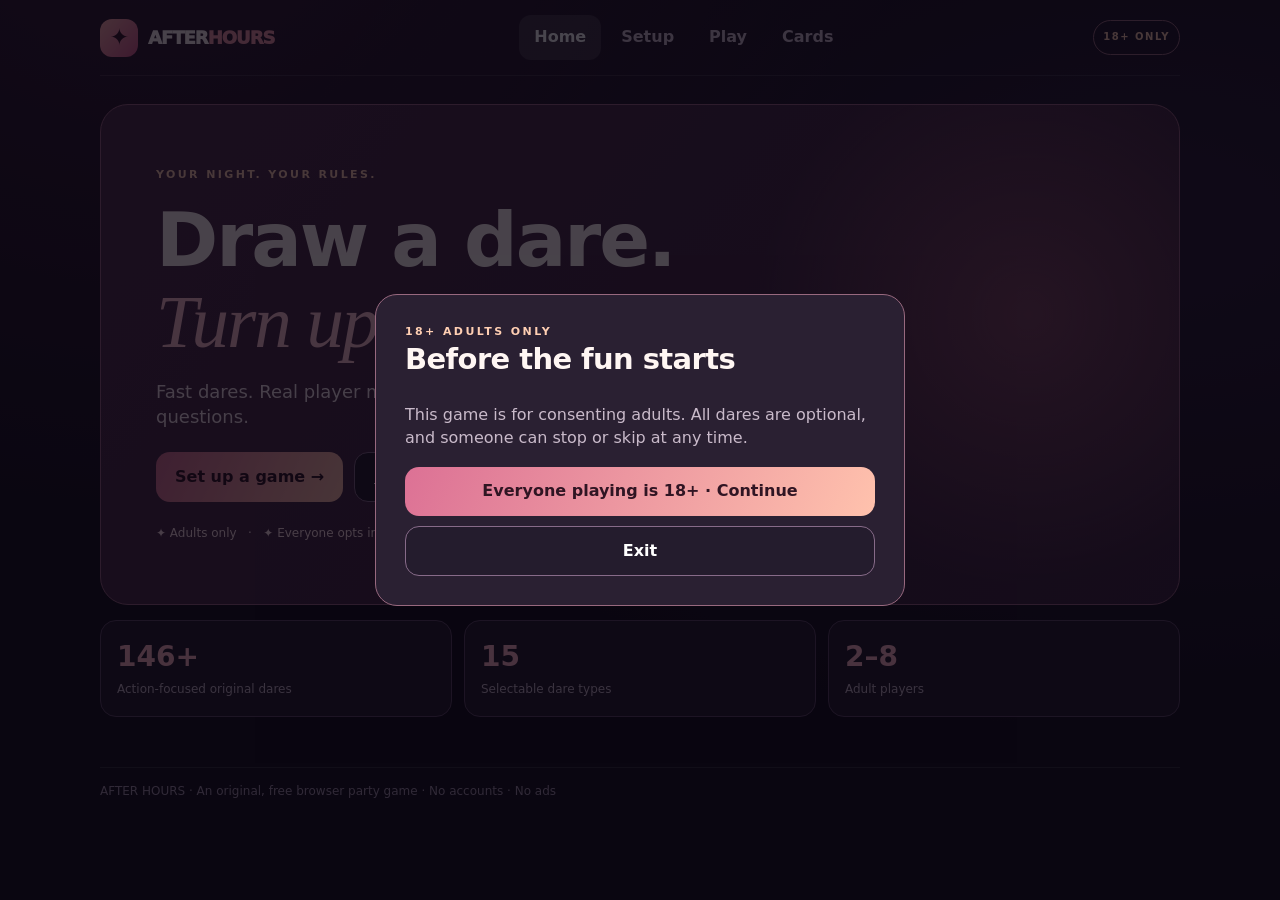
==== commit 4079a080: "Add files via upload" ====
--- a/index.html
+++ b/index.html
@@ -17,10 +17,10 @@
 .drawarea button{font-size:15px}
 @media(max-width:760px){body.playing .mobile-nav{display:none}.drawarea{bottom:max(8px,env(safe-area-inset-bottom));}.dare{padding:17px 18px 14px;min-height:360px}.rolebar{padding:12px 15px}.cardbody{grid-template-columns:1fr 130px;min-height:240px;gap:0}.cardbody h2{font-size:clamp(25px,7vw,36px);max-width:14ch}.sketch{min-height:125px;max-height:185px}.sketch svg{max-width:135px;max-height:170px}.drawarea{grid-template-columns:.8fr 1.2fr 1.2fr}.drawarea .btn{padding:9px 4px;font-size:12px}.playtypes{flex-wrap:wrap}.playtypes select{max-width:210px}}
 @media(max-width:430px){.cardbody{grid-template-columns:1fr;gap:0}.cardbody h2{max-width:none}.sketch{min-height:80px;max-height:140px}.sketch svg{max-width:136px}.dare{min-height:360px}}
-</style></head><body><header class="shell"><div class="logo"><b>✦</b><span>AFTER<em>HOURS</em></span></div><nav><button data-nav="home">Home</button><button data-nav="setup">Setup</button><button data-nav="play">Play</button><button data-nav="cards">Cards</button></nav><span class="age">18+ ONLY</span></header><main class="shell"><section class="view" id="view-home"><div class="hero"><div class="eyebrow">Your night. Your rules.</div><h1>Draw a dare.<br><em>Turn up the heat.</em></h1><p>Fast dares. Real player matchups. No essays or awkward questions.</p><div class="hero-buttons"><button class="btn hot" data-nav="setup">Set up a game →</button><button class="btn quiet" id="resume" data-nav="play" hidden>Resume game</button></div><div style="margin-top:23px;font-size:12px;color:#ffe2e8">✦ Adults only &nbsp; · &nbsp; ✦ Everyone opts in &nbsp; · &nbsp; ✦ Local to your device</div></div><div class="metrics"><div class="metric"><strong id="cardTotal">–</strong><span>Action-focused original dares</span></div><div class="metric"><strong>15</strong><span>Selectable dare types</span></div><div class="metric"><strong>2–8</strong><span>Adult players</span></div></div></section>
+</style></head><body><header class="shell"><div class="logo"><b>✦</b><span>AFTER<em>HOURS</em></span></div><nav><button data-nav="home">Home</button><button data-nav="setup">Setup</button><button data-nav="play">Play</button><button data-nav="cards">Cards</button></nav><span class="age">18+ ONLY</span></header><main class="shell"><section class="view" id="view-home"><div class="hero"><div class="eyebrow">Your night. Your rules.</div><h1>Draw a dare.<br><em>Turn up the heat.</em></h1><p>Fast dares. Real player matchups. No essays or awkward questions.</p><div class="hero-buttons"><button class="btn hot" data-nav="setup">Set up a game →</button><button class="btn quiet" id="resume" data-nav="play" hidden>Resume game</button><a class="btn quiet" href="./studio.html">✦ Challenge Studio</a></div><div style="margin-top:23px;font-size:12px;color:#ffe2e8">✦ Adults only &nbsp; · &nbsp; ✦ Everyone opts in &nbsp; · &nbsp; ✦ Local to your device</div></div><div class="metrics"><div class="metric"><strong id="cardTotal">–</strong><span>Action-focused original dares</span></div><div class="metric"><strong>15</strong><span>Selectable dare types</span></div><div class="metric"><strong>2–8</strong><span>Adult players</span></div></div></section>
 <section class="view" id="view-setup"><div class="head-row"><div><div class="eyebrow">Step 1 · Get everyone ready</div><h1>Set up your night.</h1><p>Only players you add will appear. No partners assigned automatically.</p></div></div><div class="setupgrid"><div class="stack"><div class="panel"><h2>Players & couples</h2><p class="sub">Add 2–8 adults. Open each person to choose their comfort, partner and dare types.</p><form class="inputline" id="addForm"><input id="newName" class="input" maxlength="30" placeholder="Enter a player's name" aria-label="New player name" required><button type="submit" class="btn hot">+ Add</button></form><div class="people" id="playerList"></div></div><div class="panel"><h2>Who can be matched?</h2><p class="sub">Couples can stay together, or individual guests can mutually approve other matches. Approvals never imply consent to an actual dare.</p><div class="part-matrix" id="coupleRules"></div><div class="divider"></div><div class="part-matrix" id="approvals"></div></div></div><div class="stack"><div class="panel"><div class="eyebrow">Step 2 · Choose the vibe</div><h2 style="margin-top:8px">Where do we start?</h2><div class="switcher" id="heatOptions"><button data-heat="1">① Warm</button><button data-heat="2">② Hot</button><button data-heat="3">③ Wild</button></div><p class="sub" style="margin-top:10px">Select Wild to start directly with adventurous cards—no icebreakers required.</p><div class="divider"></div><h2>Types of dare</h2><p class="sub">Choose categories for tonight. Players must also individually opt in. Sex-act categories use your own private cards; built-in dares focus on kissing, touch, teasing and striptease.</p><div class="typebox" id="globalTypes"></div><div class="selectrow"><label class="field">Card style<select id="styleSelect"><option value="short">Quick physical dares</option><option value="all">All cards</option></select></label><label class="field">Timer<select id="durationSelect"><option value="0">Off</option><option value="30">30 seconds</option><option value="60">60 seconds</option></select></label></div><label class="tick"><input id="mixSelect" type="checkbox"> Allow matches outside couples (requires both approvals)</label></div><div class="launch"><div class="eyebrow">Step 3 · Play</div><h2 style="margin:7px 0">Ready to draw?</h2><div id="eligibleMsg" class="hint">Add players to see eligible cards.</div><button id="startGame" class="btn hot wide" disabled>Draw your first dare →</button><p style="font-size:12px;margin:10px 0 0">Each card names who's up and who's involved. Anyone can skip—no explanation or penalty.</p></div></div></div></section>
 <section class="view" id="view-play"><div class="playarea"><div class="playhud"><span id="roundLabel">YOUR TURN</span><div class="actions"><button class="btn quiet sm" data-nav="setup">Edit setup</button><button class="btn danger sm" id="endGame">End game</button></div></div><div id="activeGameplay"><div class="rolebar"><div><div class="role">WHO'S UP</div><div class="name" id="actorName">—</div><div class="via" id="actorDetail">Current player</div></div><div class="versus">✦</div><div><div class="role">WITH WHOM</div><div class="name" id="targetName">—</div><div class="via" id="targetDetail">Assigned partner</div></div></div><article class="dare" aria-live="polite"><div class="cardtop"><span class="chip" id="cardType">NEXT DARE</span><span class="chip" id="cardHeat">AFTER HOURS</span></div><div class="cardbody"><div><h2 id="cardText">Press Draw your first dare in Setup.</h2><p id="cardHint">Get ready to draw.</p></div><div class="sketch" id="cardArt" aria-label="Illustrated example"></div></div><div class="note">✧ 18+ · Ask first · Skip anytime</div></article><div class="drawarea"><button class="btn quiet" id="skipDare">Skip</button><button class="btn" id="redrawDare">↻ Draw again</button><button class="btn hot" id="completeDare">✓ Next dare</button></div><div class="timerrow"><button class="btn sm quiet" id="timerStart">▶ Start</button><button class="btn sm quiet" id="timerReset">↺ Reset</button><b id="timerClock">00:30</b><span class="progress" id="scoreLine"></span></div><div class="playtypes"><label for="heatDuringGame">Heat</label><select class="select" id="heatDuringGame"><option value="1">Warm</option><option value="2">Hot</option><option value="3">Wild</option></select><label for="focusType">Dare type</label><select class="select" id="focusType"></select></div><div id="playNotice" class="hint" hidden></div><p class="progress" id="gameProgress">One dare at a time · No pressure.</p></div><div id="playEmpty" class="empty" hidden><h2>No eligible dares for that combination.</h2><p id="emptyDetail">Try changing dare types or player approvals.</p><button class="btn hot" data-nav="setup">Change preferences</button><button class="btn quiet" id="showAllTypes">Show all selected types</button></div></div></section>
-<section class="view" id="view-cards"><div class="head-row"><div><div class="eyebrow">Your personal card deck</div><h1>All the dares.</h1><p>Original action-first dares, plus your private custom cards.</p></div><button class="btn hot" id="newCustom">+ Custom dare</button></div><div class="libcontrols"><select class="select" id="libType"></select><select class="select" id="libLevel"><option value="0">Every intensity</option><option value="1">Warm</option><option value="2">Hot</option><option value="3">Wild</option></select><input class="input" id="libSearch" placeholder="Search dares..."></div><p id="libCount" class="sub"></p><div class="librarygrid" id="libCards"></div><div style="text-align:center;margin:20px"><button id="moreCards" class="btn">Show more cards</button></div></section>
+<section class="view" id="view-cards"><div class="head-row"><div><div class="eyebrow">Your personal card deck</div><h1>All the dares.</h1><p>Original action-first dares, plus your private custom cards.</p></div><div class="hero-buttons" style="margin:0"><button class="btn hot" id="newCustom">+ Custom dare</button><a class="btn quiet" href="./studio.html">✦ Challenge Studio</a></div></div><div class="libcontrols"><select class="select" id="libType"></select><select class="select" id="libLevel"><option value="0">Every intensity</option><option value="1">Warm</option><option value="2">Hot</option><option value="3">Wild</option></select><input class="input" id="libSearch" placeholder="Search dares..."></div><p id="libCount" class="sub"></p><div class="librarygrid" id="libCards"></div><div style="text-align:center;margin:20px"><button id="moreCards" class="btn">Show more cards</button></div></section>
 <section class="view" id="view-settings"><div class="head-row"><div><div class="eyebrow">Private, by design</div><h1>Settings & backups.</h1></div></div><div class="panel stack"><h2>Keep your cards & players</h2><p>Your data lives in this browser only. Export to move it between your Mac, PC, and iPhone. Public hosting doesn't sync data.</p><div class="hero-buttons"><button id="exportBackup" class="btn">Export backup JSON</button><label class="btn quiet" for="importBackup">Import backup JSON</label><input type="file" accept="application/json,.json" id="importBackup" hidden><button id="clearAll" class="btn danger">Clear this device</button></div><div class="divider"></div><h2>How to play</h2><p>Add players, select their available dare types and link couples if you want. Then choose an intensity and start the game. The game rotates who's up, selects a compatible partner when needed, and shows an illustration where helpful. Choose Complete, Different dare or Skip to move forward. No one is required to do anything.</p><p style="font-size:12px">Only adults aged 18+. The game isn't a substitute for an explicit agreement, and consent can be withdrawn anytime.</p></div></section></main><footer class="shell foot hideonplay">AFTER HOURS · An original, free browser party game · No accounts · No ads</footer><nav class="mobile-nav"><button data-nav="home">Home</button><button data-nav="setup">Setup</button><button data-nav="play">Play</button><button data-nav="cards">Cards</button></nav>
 <div id="ageModal" class="modal" hidden><div class="modalcontent"><div class="eyebrow">18+ adults only</div><h2>Before the fun starts</h2><p>This game is for consenting adults. All dares are optional, and someone can stop or skip at any time.</p><div class="modalactions"><button class="btn hot wide" id="ageYes">Everyone playing is 18+ · Continue</button><button class="btn quiet wide" id="ageNo">Exit</button></div></div></div>
 <div id="customModal" class="modal" hidden><div class="modalcontent"><div class="eyebrow">Private custom card</div><h2>Write your own dare</h2><form id="customForm" class="stack"><label class="field">Challenge text<textarea id="customText" maxlength="500" required placeholder="A short dare... (visible only on this device)"></textarea></label><div class="customgrid"><label class="field">Type<select id="customType"></select></label><label class="field">Intensity<select id="customLevel"><option value="1">Warm</option><option value="2">Hot</option><option value="3">Wild</option></select></label><label class="field">Who plays?<select id="customKind"><option value="solo">One player</option><option value="pair">Player and approved partner</option></select></label><label class="field">Illustration<select id="customArt"><option value="spark">Abstract</option><option value="kiss">Kiss</option><option value="dance">Dance</option><option value="touch">Touch</option><option value="strip">Outfit</option><option value="talk">Conversation</option></select></label></div><div class="modalactions"><button type="submit" class="btn hot">Save private card</button><button type="button" class="btn quiet" id="closeCustom">Cancel</button></div></form></div></div><div class="toast" role="status" id="toast"></div>
@@ -204,7 +204,7 @@
 function allCards(){return [...CARDS,...state.custom]}
 function hasType(p,c){return p.dareTypes.includes(c.type)&&p.comfort>=c.level}
 function eligiblePartners(p,c){return state.players.filter(q=>{if(q.id===p.id||!hasType(q,c))return false;const partner=partnerOf(p);if(partner?.id===q.id)return true;if(!state.settings.mix||p.pairing!=='mixed'||q.pairing!=='mixed'||!coupleAllows(p)||!coupleAllows(q))return false;if(!p.approvals.includes(q.id)||!q.approvals.includes(p.id))return false;return true;})}
-function cardEligibleFor(p,c){if(!hasType(p,c))return[];if(c.kind==='solo')return[{card:c,actor:p,target:null}];const partners=eligiblePartners(p,c);return partners.map(q=>({card:c,actor:p,target:q}))}
+function cardEligibleFor(p,c){if(c.kind==='group'){if(!['party','talk','dance','roleplay'].includes(c.type)||state.players.length<2||p.id!==state.players[0].id||!state.players.every(q=>hasType(q,c)))return[];return[{card:c,actor:p,target:null}]}if(!hasType(p,c))return[];if(c.kind==='solo')return[{card:c,actor:p,target:null}];const partners=eligiblePartners(p,c);return partners.map(q=>({card:c,actor:p,target:q}))}
 function cardFilter(c){return (focusedType==='all'?state.settings.types.includes(c.type):focusedType===c.type)&&c.level===state.settings.heat&&(!state.settings.short||c.text.length<=150)}
 function optionsFor(p,excludeUsed=true){const cs=allCards().filter(cardFilter).filter(c=>!excludeUsed||!state.game.used.includes(c.id));let res=[];for(const c of cs)res.push(...cardEligibleFor(p,c));return res}
 function countEligible(){return state.players.reduce((n,p)=>n+optionsFor(p,false).length,0)}
@@ -215,11 +215,11 @@
  if(redraw&&state.game.shown){let p=getP(state.game.shown.actorId),opts=optionsFor(p,true).filter(x=>x.card.id!==state.game.shown.cardId);if(!opts.length)opts=optionsFor(p,false).filter(x=>x.card.id!==state.game.shown.cardId);chosen=opts.length?opts[Math.floor(Math.random()*opts.length)]:null;if(!chosen){toast('No alternative for this player. Advancing turn.');state.game.turn++;}}
  if(!chosen)chosen=selectNext(); if(!chosen){state.game.shown=null;save();renderPlay();return;}
  const {card,actor,target}=chosen; state.game.shown={cardId:card.id,actorId:actor.id,targetId:target?.id||null};if(!state.game.used.includes(card.id))state.game.used.push(card.id); timeLeft=state.settings.timer||30;save();if(view==='play'||initial)renderPlay();}
-function finish(complete){if(!state.game.active)return;const sh=state.game.shown;if(sh&&complete){state.game.scores[sh.actorId]=(state.game.scores[sh.actorId]||0)+5;}state.game.turn++;state.game.shown=null;drawDare();}
+function finish(complete){if(!state.game.active)return;const sh=state.game.shown;if(sh&&complete){const card=allCards().find(c=>c.id===sh.cardId);const points=Number.isInteger(card?.points)?card.points:5;if(card?.kind==='group'){state.players.forEach(p=>{state.game.scores[p.id]=(state.game.scores[p.id]||0)+points})}else{state.game.scores[sh.actorId]=(state.game.scores[sh.actorId]||0)+points}}state.game.turn++;state.game.shown=null;drawDare();}
 function endGame(){stopTimer();state.game.active=false;state.game.shown=null;save();navigate('home');toast('Game ended. Your players and cards are saved.');}
 function asText(card){return card?.text||'No card available.'}
 function artSVG(kind){const common='<defs><linearGradient id="ink" x1="0" x2="1"><stop stop-color="#ffd3b8"/><stop offset="1" stop-color="#f5a8c7"/></linearGradient></defs>';const figure=(x,y,s=1,angle=0)=>`<g transform="translate(${x} ${y}) rotate(${angle}) scale(${s})" stroke="url(#ink)" stroke-width="5" stroke-linecap="round" stroke-linejoin="round" fill="none"><circle cx="0" cy="-38" r="13"/><path d="M0 -23V24 M0 -4L-25 14 M0 -4L25 14 M0 24L-20 58 M0 24L20 58"/></g>`;let extra='';if(kind==='kiss'){extra=figure(73,91,.85,6)+figure(146,91,.85,-6)+'<path d="M105 52q13 -20 27 0q-12 17 -27 0Z" fill="#ffbbca"/>'}else if(kind==='touch'){extra=figure(70,93,.85)+figure(153,93,.85)+'<path d="M89 93 Q110 70 133 93" stroke="#ffcebd" stroke-width="6" fill="none"/>'}else if(kind==='dance'){extra=figure(74,92,.85,-14)+figure(150,92,.85,14)+'<path d="M100 45Q113 17 126 38M172 42l8 -12m-4 26l11 -8" stroke="#ffd4b6" fill="none" stroke-width="3"/>'}else if(kind==='strip'){extra=figure(108,100,.9)+'<path d="M49 39q59 -39 118 0M61 62q48 -18 96 0" stroke="#ffb6cb" stroke-width="5" stroke-dasharray="5 6" fill="none"/>'}else if(kind==='lap'){extra=figure(94,85,.78)+figure(153,91,.67,-10)+'<rect x="30" y="112" width="85" height="10" rx="4" fill="none" stroke="#ffd3c2" stroke-width="4"/><path d="M52 118V156" stroke="#ffd3c2" stroke-width="4"/>'}else if(kind==='blindfold'){extra=figure(69,102,.82)+figure(158,102,.82)+'<path d="M56 65h25M145 65h26" stroke="#ff8daa" stroke-width="7" stroke-linecap="round"/><path d="M108 55Q129 33 145 50" stroke="#ffe1cc" stroke-width="3" fill="none"/>'}else if(kind==='feather'){extra=figure(77,102,.8)+figure(161,102,.8)+'<path d="M104 83Q149 26 175 41Q143 77 104 83Z" fill="none" stroke="#ffc3d1" stroke-width="3"/><path d="M103 84L161 37" stroke="#ffd8bc" stroke-width="2"/>'}else if(kind==='whisper'){extra=figure(78,95,.81,8)+figure(161,95,.8,-7)+'<path d="M97 51Q117 31 134 56M111 67q12 -6 21 0" fill="none" stroke="#ffc3d1" stroke-width="3" stroke-dasharray="3 5"/>'}else if(kind==='eyes'){extra=figure(78,95,.82)+figure(154,95,.82)+'<path d="M94 52h41M102 47l5 5-5 5M128 47l-5 5 5 5" stroke="#ffc3d1" stroke-width="3" fill="none"/>'}else if(kind==='hands'){extra=figure(73,95,.8)+figure(160,95,.8)+'<path d="M90 89q23 12 48 0" fill="none" stroke="#ffcad3" stroke-width="5"/><path d="M108 66q8 -9 15 0q-7 8-15 0" fill="#f9b5c4"/>'}else if(kind==='outfit'){extra=figure(112,96,.92)+'<path d="M70 25Q108 2 149 25M68 37L50 22M149 37L167 22" fill="none" stroke="#ffb6cb" stroke-width="4" stroke-dasharray="7 7"/><path d="M72 95q42 25 81 0" fill="none" stroke="#ffe0cb" stroke-width="3"/>'}else if(kind==='pose'){extra=figure(108,99,.93,-12)+'<path d="M51 51l-7 -10M53 59H40M162 35l8 -6M161 48l11 2M148 22l3 -13" stroke="#ffcad6" stroke-width="4" stroke-linecap="round"/><circle cx="185" cy="18" r="8" fill="none" stroke="#ffc3d1" stroke-width="3"/>'}else if(kind==='massage'){extra=figure(71,96,.8)+figure(159,96,.8)+'<path d="M90 53q20 -23 44 -2M90 61q23 -20 44 1" stroke="#ffd4bc" stroke-width="4" fill="none"/><path d="M113 26q-7 -10 0 -17m13 17q8 -10 0 -17" stroke="#ffa3be" stroke-width="3" fill="none"/>'}else if(kind==='heart'){extra='<path d="M110 147C-3 75 51 5 111 61C174 4 229 75 110 147Z" fill="none" stroke="#ffbdd0" stroke-width="6"/><path d="M110 118c-35 -26 -44 -44 -30 -52" stroke="#ffe0cb" stroke-width="4" fill="none"/>'}else if(kind==='talk'){extra=figure(67,96,.8)+figure(157,96,.8)+'<path d="M84 20H143Q164 20 164 43V56Q164 65 155 65H132L120 76V65H99Q84 65 84 50Z" fill="none" stroke="#ffcad6" stroke-width="3"/>'}else{extra='<g transform="translate(110 100)"><path d="M0 -80 L16 -18 L75 0 L17 18 L0 80 L-17 18 L-75 0 L-17 -18Z" fill="none" stroke="#ffc8d7" stroke-width="6"/><circle cx="0" cy="0" r="15" fill="#f5a8c7"/></g>'}return `<svg viewBox="0 0 220 185" role="img" aria-label="Stylized stick-figure illustration of the challenge" xmlns="http://www.w3.org/2000/svg">${common}${extra}</svg>`}
-function renderPlay(){if(!state.game.active){navigate('setup');return}const sh=state.game.shown,c=allCards().find(x=>x.id===sh?.cardId),actor=getP(sh?.actorId),target=getP(sh?.targetId);if(!sh||!c||!actor){$('#activeGameplay').hidden=true;$('#playEmpty').hidden=false;$('#emptyDetail').textContent='No compatible cards at this level. Try a different type, lower your intensity, or enable a category for the participating players.';return;}$('#activeGameplay').hidden=false;$('#playEmpty').hidden=true;$('#roundLabel').textContent=`TURN ${state.game.turn+1} · ${LEVELS[state.settings.heat]} · ${state.players.length} PLAYERS`;$('#actorName').textContent=actor.name;$('#targetName').textContent=target?.name||'SOLO DARE';$('#actorDetail').textContent='Active player';$('#targetDetail').textContent=target?'Mutually eligible player':'One-person challenge';$('#cardType').textContent=TYPES[c.type]||c.type;$('#cardHeat').textContent=LEVELS[c.level].toUpperCase()+' · '+(c.custom?'YOUR CARD':'ACTION DARE');$('#cardText').textContent=asText(c).replace(/your partner/gi, target?target.name:'your partner');$('#cardHint').textContent=c.kind==='solo'?'ONE PLAYER · DO THE DARE':'BOTH PLAYERS · FOLLOW THE CARD';$('#cardArt').innerHTML=artSVG(c.art);$('#heatDuringGame').value=String(state.settings.heat);$('#gameProgress').textContent=`${state.game.used.length} cards seen · ${state.game.turn+1} turns started`;$('#scoreLine').textContent=Object.values(state.game.scores).reduce((a,b)=>a+b,0)+' pts';timeLeft=state.settings.timer||30;renderTimer();const sel=$('#focusType'),current=sel.value||'all';sel.innerHTML='<option value="all">All selected types</option>'+state.settings.types.map(t=>`<option value="${t}">${esc(TYPES[t])}</option>`).join('');sel.value=state.settings.types.includes(focusedType)?focusedType:'all';$('#timerStart').disabled=state.settings.timer===0;$('#timerReset').disabled=state.settings.timer===0;$('#timerClock').hidden=state.settings.timer===0}
+function renderPlay(){if(!state.game.active){navigate('setup');return}const sh=state.game.shown,c=allCards().find(x=>x.id===sh?.cardId),actor=getP(sh?.actorId),target=getP(sh?.targetId);if(!sh||!c||!actor){$('#activeGameplay').hidden=true;$('#playEmpty').hidden=false;$('#emptyDetail').textContent='No compatible cards at this level. Try a different type, lower your intensity, or enable a category for the participating players.';return;}$('#activeGameplay').hidden=false;$('#playEmpty').hidden=true;$('#roundLabel').textContent=`TURN ${state.game.turn+1} · ${LEVELS[state.settings.heat]} · ${state.players.length} PLAYERS`;$('#actorName').textContent=c.kind==='group'?'Everyone':actor.name;$('#targetName').textContent=c.kind==='group'?'GROUP DARE':(target?.name||'SOLO DARE');$('#actorDetail').textContent=c.kind==='group'?'All participating adults':'Active player';$('#targetDetail').textContent=c.kind==='group'?'Each player opted into this category and level':(target?'Mutually eligible player':'One-person challenge');$('#cardType').textContent=TYPES[c.type]||c.type;$('#cardHeat').textContent=LEVELS[c.level].toUpperCase()+' · '+(c.custom?'YOUR CARD':'ACTION DARE');$('#cardText').textContent=asText(c).replace(/\{actor\}/g,c.kind==='group'?'Everyone':actor.name).replace(/\{target\}/g,target?.name||'the assigned partner').replace(/your partner/gi,target?target.name:'your partner');$('#cardHint').textContent=c.kind==='group'?'ALL PLAYERS · EVERYONE MAY SKIP':(c.kind==='solo'?'ONE PLAYER · DO THE DARE':'BOTH PLAYERS · FOLLOW THE CARD');$('#cardArt').innerHTML=artSVG(c.art);$('#heatDuringGame').value=String(state.settings.heat);$('#gameProgress').textContent=`${state.game.used.length} cards seen · ${state.game.turn+1} turns started`;$('#scoreLine').textContent=Object.values(state.game.scores).reduce((a,b)=>a+b,0)+' pts';timeLeft=state.settings.timer||c.seconds||30;renderTimer();const sel=$('#focusType'),current=sel.value||'all';sel.innerHTML='<option value="all">All selected types</option>'+state.settings.types.map(t=>`<option value="${t}">${esc(TYPES[t])}</option>`).join('');sel.value=state.settings.types.includes(focusedType)?focusedType:'all';$('#timerStart').disabled=state.settings.timer===0;$('#timerReset').disabled=state.settings.timer===0;$('#timerClock').hidden=state.settings.timer===0}
 function stopTimer(){if(timer){clearInterval(timer);timer=null}if($('#timerStart'))$('#timerStart').textContent='▶ Start'}
 function renderTimer(){const el=$('#timerClock');if(el)el.textContent='00:'+String(Math.max(0,timeLeft)).padStart(2,'0')}
 function timerStart(){if(!state.settings.timer)return;if(timer){stopTimer();return;}$('#timerStart').textContent='❚❚ Pause';timer=setInterval(()=>{timeLeft=Math.max(0,timeLeft-1);renderTimer();if(timeLeft===0){stopTimer();toast('Timer finished. Take your time!')}},1000)}
@@ -229,7 +229,7 @@
 function showCustom(){$('#customModal').hidden=false;$('#customText').focus()}
 function exportBackup(){const blob=new Blob([JSON.stringify({version:6,players:state.players,coupleRules:state.coupleRules,settings:state.settings,custom:state.custom,accepted:state.accepted},null,2)],{type:'application/json'}),url=URL.createObjectURL(blob),a=document.createElement('a');a.href=url;a.download='after-hours-private-backup.json';a.click();setTimeout(()=>URL.revokeObjectURL(url),1000)}
 function readBackup(file){if(!file||file.size>2000000){toast('Invalid or oversized file.');return;}const r=new FileReader();r.onload=()=>{const data=parseJSON(String(r.result||''));if(!data||!Array.isArray(data.players)||!Array.isArray(data.custom)){toast('Not an After Hours backup.');return}const keep=fresh();keep.accepted=state.accepted;keep.coupleRules=(data.coupleRules&&typeof data.coupleRules==='object')?data.coupleRules:{};keep.players=data.players.slice(0,8).filter(p=>p&&typeof p.name==='string'&&typeof p.id==='string').map(p=>({...makePlayer(p.name.slice(0,30)),id:p.id,partnerId:typeof p.partnerId==='string'?p.partnerId:null,comfort:[1,2,3].includes(+p.comfort)?+p.comfort:2,pairing:p.pairing==='mixed'?'mixed':'partner',approvals:Array.isArray(p.approvals)?p.approvals.filter(x=>typeof x==='string').slice(0,12):[],dareTypes:TYPEKEYS.filter(t=>Array.isArray(p.dareTypes)&&p.dareTypes.includes(t))}));keep.settings={...keep.settings,...data.settings,types:TYPEKEYS.filter(t=>Array.isArray(data.settings?.types)&&data.settings.types.includes(t))};keep.settings.heat=[1,2,3].includes(+keep.settings.heat)?+keep.settings.heat:2;keep.custom=data.custom.slice(0,500).filter(c=>c&&typeof c.text==='string'&&c.text.trim()&&c.text.length<=500&&TYPEKEYS.includes(c.type)).map(c=>({id:ids(),text:c.text,type:c.type,level:[1,2,3].includes(+c.level)?+c.level:2,kind:c.kind==='solo'?'solo':'pair',art:['spark','talk','kiss','touch','dance','strip','heart'].includes(c.art)?c.art:'spark',custom:true}));state=keep;save();navigate('setup');toast('Imported players and custom cards. Review everyone’s opt-ins.');};r.readAsText(file)}
-function init(){if('serviceWorker' in navigator){navigator.serviceWorker.getRegistrations().then(rs=>rs.forEach(r=>{if(r.active?.scriptURL?.endsWith('/sw.js'))r.unregister()})).catch(()=>{});}fillSelects();renderHome();navigate('home');if(!state.accepted)$('#ageModal').hidden=false;}
+function init(){state.studioGroupEnabled=true;save();if('serviceWorker' in navigator){navigator.serviceWorker.getRegistrations().then(rs=>rs.forEach(r=>{if(r.active?.scriptURL?.endsWith('/sw.js'))r.unregister()})).catch(()=>{});}fillSelects();renderHome();navigate('home');if(!state.accepted)$('#ageModal').hidden=false;}
 // Navigation and event delegation: all controls use type=button or preventDefault.
 document.addEventListener('click',e=>{const btn=e.target.closest('button');if(!btn)return;if(btn.dataset.nav){navigate(btn.dataset.nav);return}if(btn.dataset.heat){state.settings.heat=+btn.dataset.heat;save();renderSetup();return}if(btn.dataset.remove){state.players=state.players.filter(p=>p.id!==btn.dataset.remove);state.players.forEach(p=>{if(p.partnerId===btn.dataset.remove)p.partnerId=null;p.approvals=p.approvals.filter(x=>x!==btn.dataset.remove)});save();renderSetup();return}if(btn.dataset.deleteCustom){state.custom=state.custom.filter(c=>c.id!==btn.dataset.deleteCustom);save();renderLibrary();return}});
 $('#addForm').addEventListener('submit',e=>{e.preventDefault();const inp=$('#newName'),name=inp.value.trim().slice(0,30);if(!name)return;if(state.players.length>=8){toast('Eight players maximum.');return}state.players.push(makePlayer(name));inp.value='';save();renderSetup();$$('.person').at(-1).open=true;});
